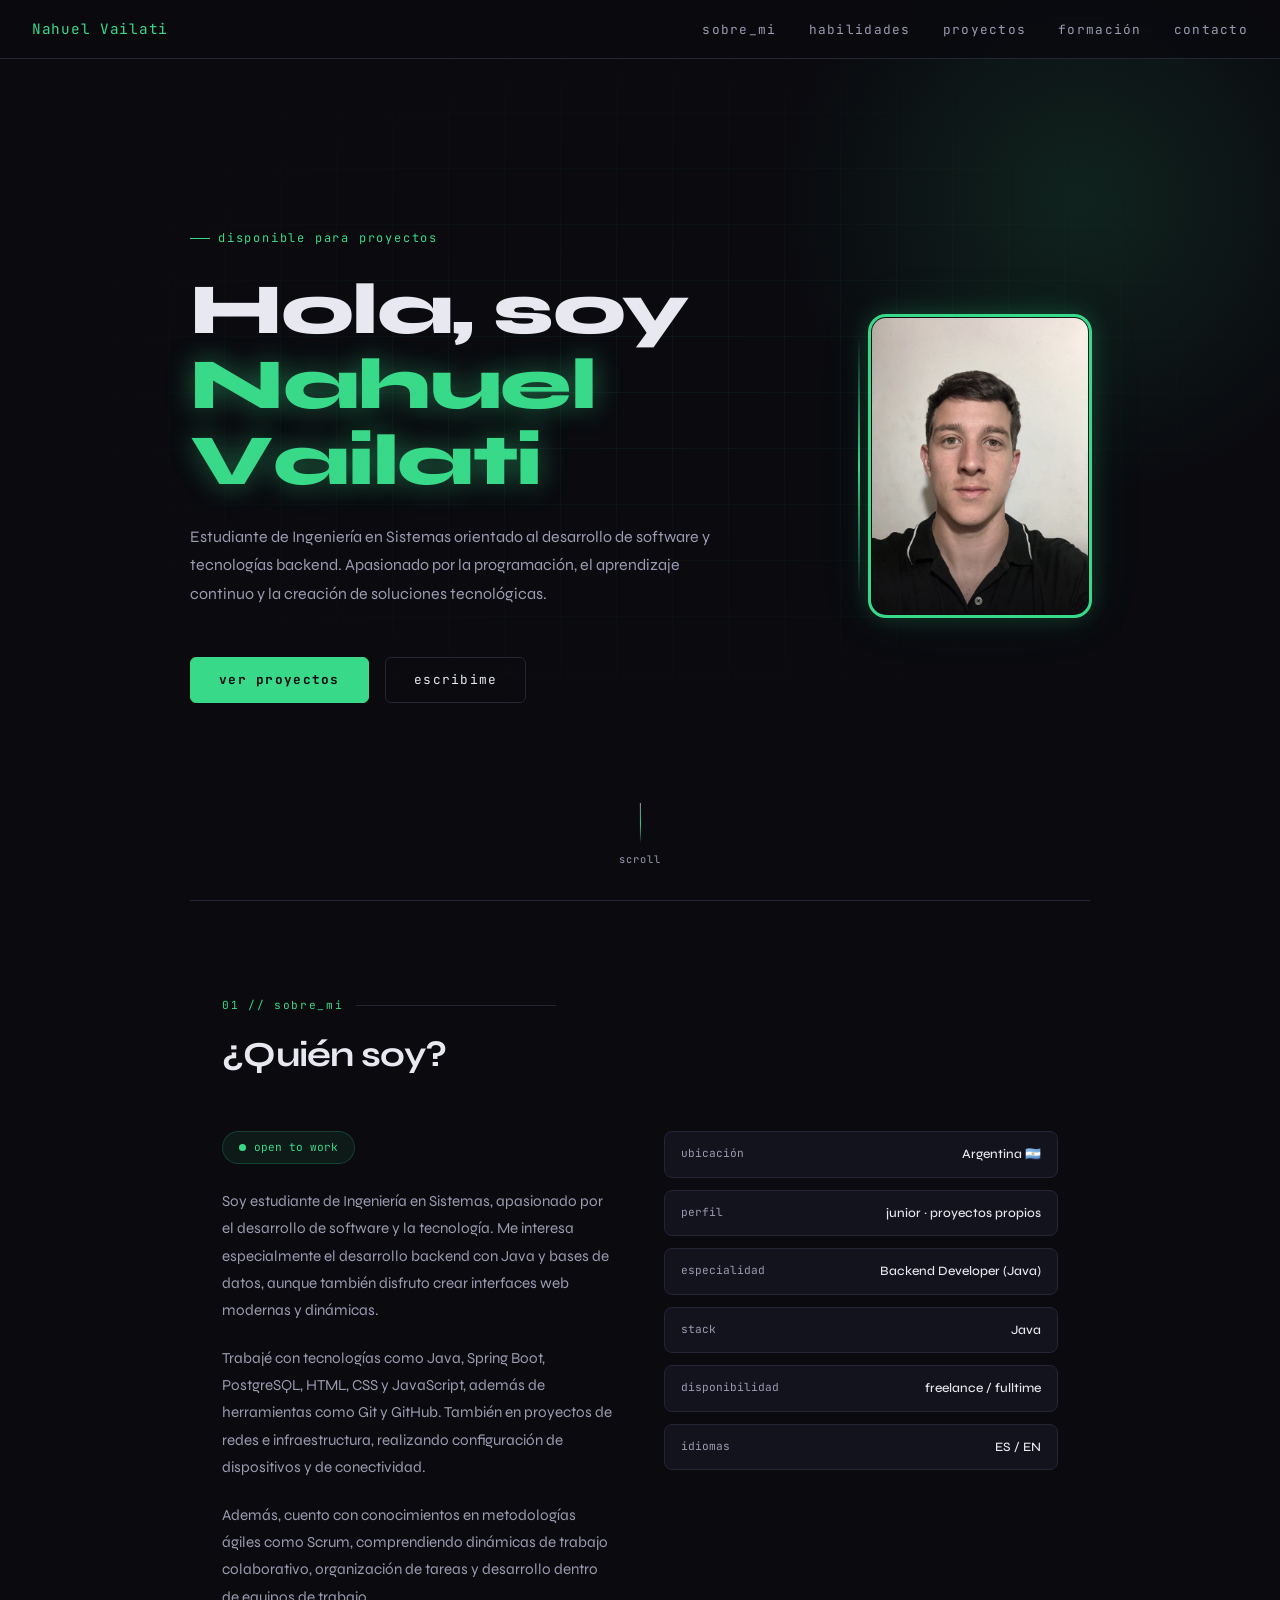
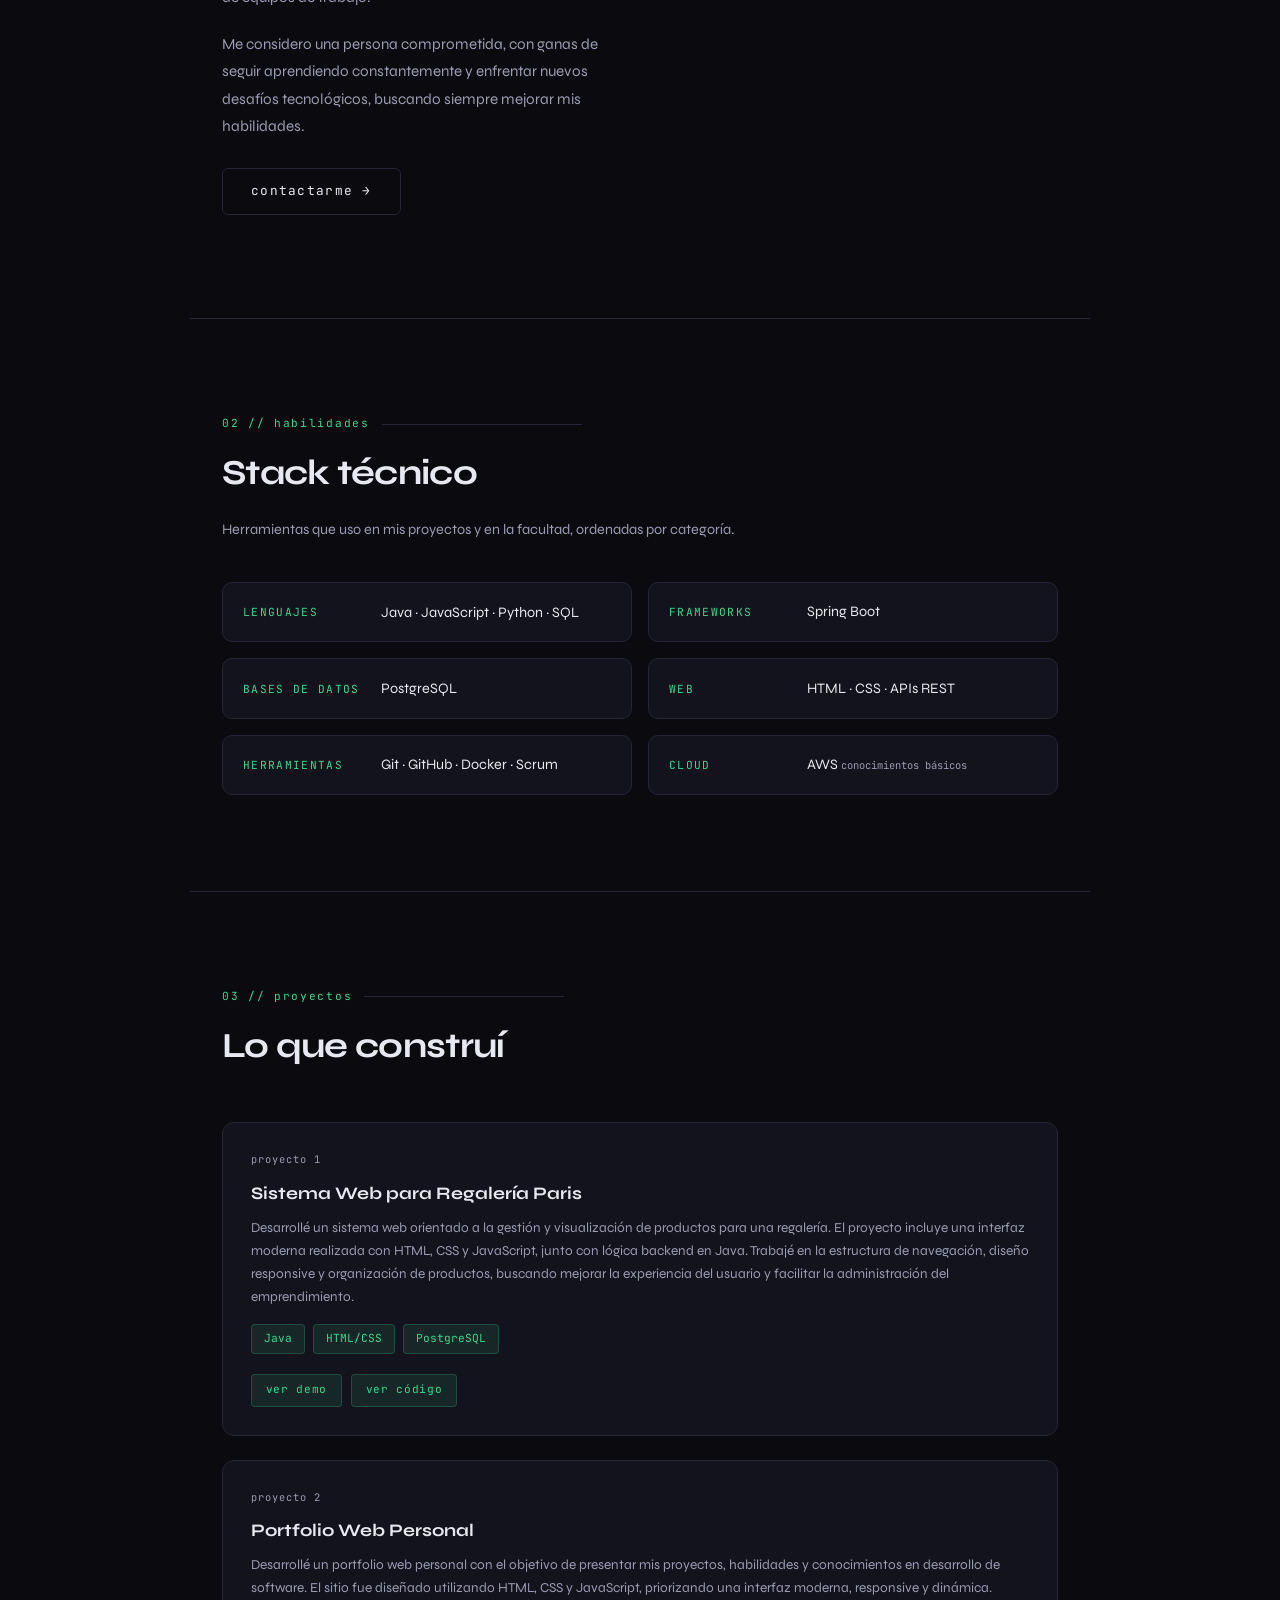
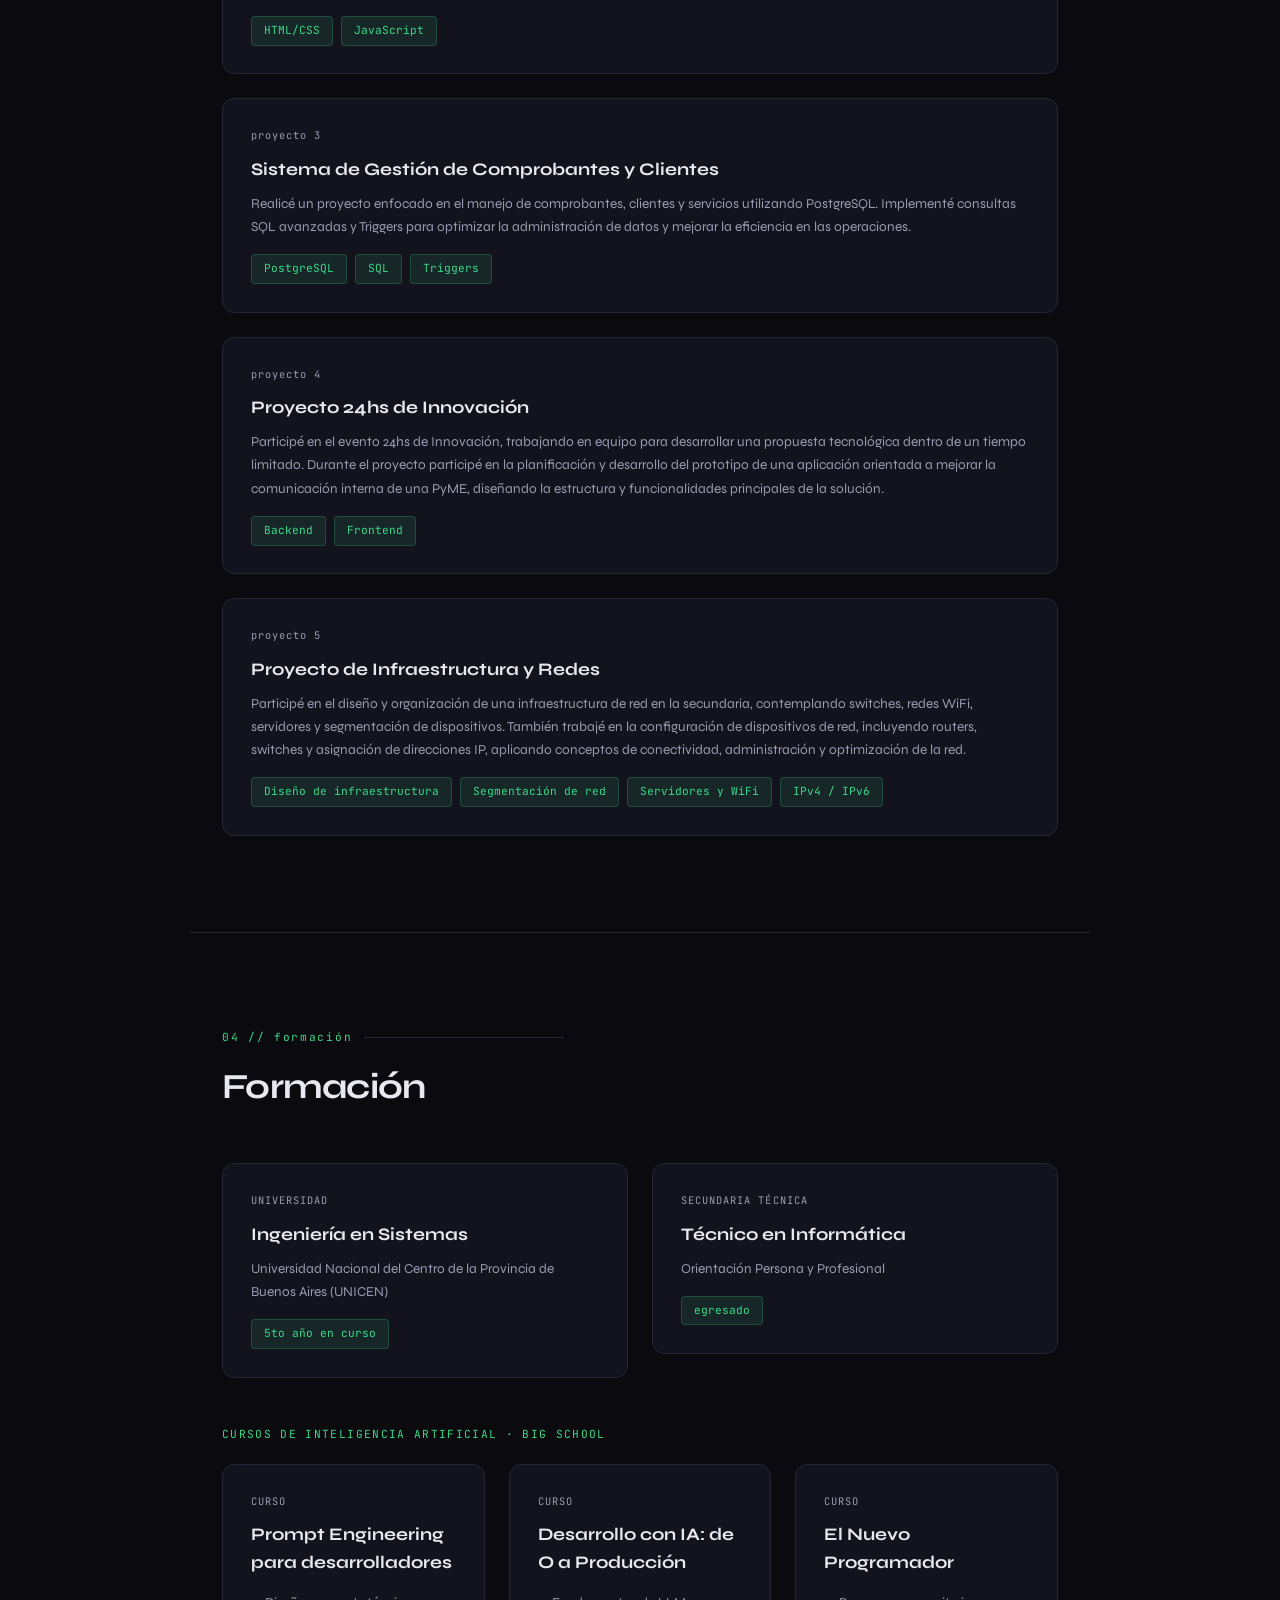
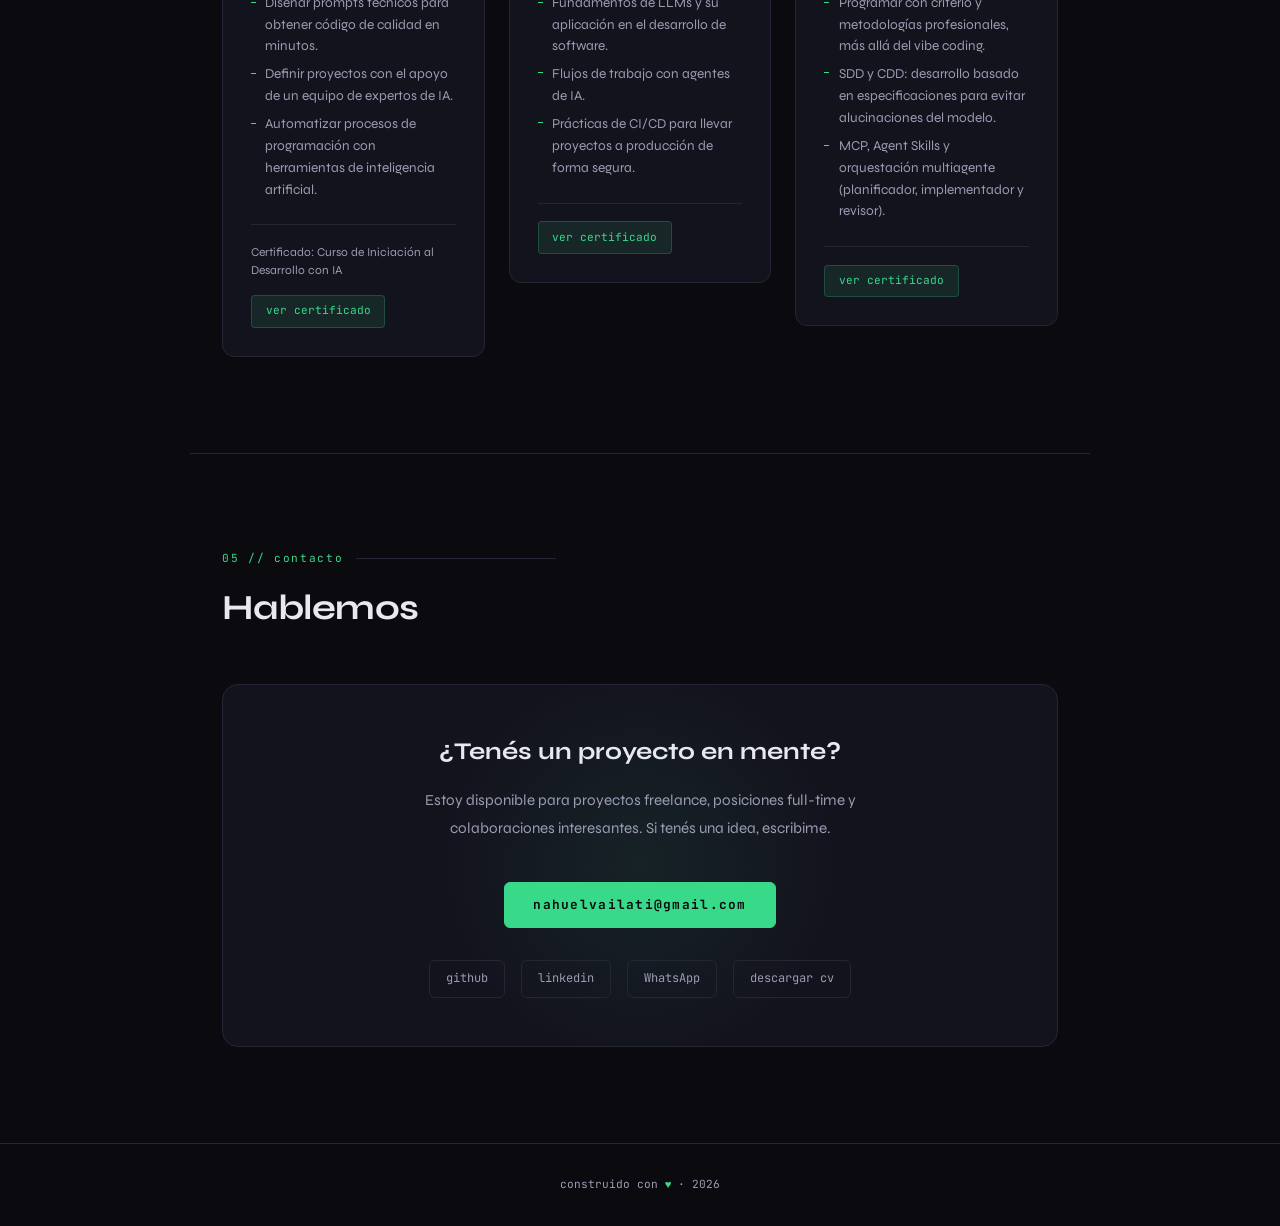
==== index.html @ cec0343e "remplazo pdf a jpg" ====
<!DOCTYPE html>
<html lang="es">
<head>
<meta charset="UTF-8">
<meta name="viewport" content="width=device-width, initial-scale=1.0">
<title>Nahuel Vailati — Desarrollador Backend Java</title>
<meta name="description" content="Portafolio de Nahuel Vailati, estudiante de Ingeniería en Sistemas orientado al desarrollo backend con Java, Spring Boot y PostgreSQL. Proyectos, habilidades y contacto.">
<meta name="author" content="Nahuel Vailati">
<meta name="theme-color" content="#0a0a0f">
<meta property="og:type" content="website">
<meta property="og:locale" content="es_AR">
<meta property="og:site_name" content="Portafolio de Nahuel Vailati">
<meta property="og:title" content="Nahuel Vailati — Desarrollador Backend Java">
<meta property="og:description" content="Estudiante de Ingeniería en Sistemas orientado al desarrollo backend con Java, Spring Boot y PostgreSQL.">
<meta name="twitter:card" content="summary">
<link rel="icon" type="image/png" sizes="32x32" href="icono.png">
<link href="https://fonts.googleapis.com/css2?family=JetBrains+Mono:wght@300;400;500;700&family=Syne:wght@400;500;700;800&display=swap" rel="stylesheet">
<link rel="stylesheet" href="style.css">
<!-- Marca de que hay JavaScript: si el script falla, el contenido no queda oculto -->
<script>
  document.documentElement.classList.add('js');
  // Red de seguridad: si app.js no llega a cargarse, se quita la clase
  // para que el contenido quede visible y no dependa del JavaScript.
  setTimeout(function () {
    if (!window.portafolioListo) {
      document.documentElement.classList.remove('js');
    }
  }, 1500);
</script>
</head>
<body>

<nav>
  <div class="logo" id="nav-logo">Nahuel Vailati</div>
  <div class="nav-links">
    <ul>
      <li><a href="#sobre-mi">sobre_mi</a></li>
      <li><a href="#habilidades">habilidades</a></li>
      <li><a href="#proyectos">proyectos</a></li>
      <li><a href="#formacion">formación</a></li>
      <li><a href="#contacto">contacto</a></li>
    </ul>
    <!-- Indicador que se mueve a la sección visible -->
    <span class="nav-indicator" id="nav-indicator" aria-hidden="true"></span>
  </div>
  <!-- Barra de progreso de lectura -->
  <span class="nav-progress" id="nav-progress" aria-hidden="true"><i></i></span>
</nav>

<!-- HERO -->
<div class="hero">
    <div class="hero-inner">
  <div class="hero-text">
    <p class="hero-tag">disponible para proyectos</p>
    <h1>
      <span class="name">Hola, soy</span>
      <span class="role"><span class="type" data-type="Nahuel Vailati">Nahuel Vailati</span></span>
    </h1>
    <p class="hero-desc">Estudiante de Ingeniería en Sistemas orientado al desarrollo de software y tecnologías backend. Apasionado por la programación, el aprendizaje continuo y la creación de soluciones tecnológicas.</p>
    <div class="hero-cta">
      <a href="#proyectos" class="btn btn-primary">ver proyectos</a>
      <a href="#contacto" class="btn btn-ghost">escribime</a>
    </div>
  </div>

  <div class="hero-image">
    <div class="hero-image-frame" data-tilt>
      <img src="2.jpg" alt="Nahuel">
    </div>
  </div>
</div>
  <div class="scroll-hint">
    <div class="scroll-line"></div>
    scroll
  </div>
</div>

<div class="full-divider fade-in"></div>

<!-- SOBRE MÍ -->
<section id="sobre-mi">
  <p class="section-label fade-in">01 // sobre_mi</p>
  <h2 class="fade-in"><span class="mask">¿Quién soy?</span></h2>
  <div class="about-grid">
    <div class="about-text fade-in">
      <div class="status-badge"><span class="dot"></span>open to work</div>
      <p>Soy estudiante de Ingeniería en Sistemas, apasionado por el desarrollo de software y la tecnología. Me interesa especialmente el desarrollo backend con Java y bases de datos, aunque también disfruto crear interfaces web modernas y dinámicas.</p>
      <p>Trabajé con tecnologías como Java, Spring Boot, PostgreSQL, HTML, CSS y JavaScript, además de herramientas como Git y GitHub. También en proyectos de redes e infraestructura, realizando configuración de dispositivos y de conectividad.</p>
      <p>Además, cuento con conocimientos en metodologías ágiles como Scrum, comprendiendo dinámicas de trabajo colaborativo, organización de tareas y desarrollo dentro de equipos de trabajo.</p>
      <p>Me considero una persona comprometida, con ganas de seguir aprendiendo constantemente y enfrentar nuevos desafíos tecnológicos, buscando siempre mejorar mis habilidades.</p>
      <a href="#contacto" class="btn btn-ghost about-cta">contactarme →</a>
    </div>
    <ul class="info-list fade-in">
      <li><span class="key">ubicación</span><span class="val">Argentina 🇦🇷</span></li>
      <li><span class="key">perfil</span><span class="val">junior · proyectos propios</span></li>
      <li><span class="key">especialidad</span><span class="val">Backend Developer (Java)</span></li>
      <li><span class="key">stack</span><span class="val">Java</span></li>
      <li><span class="key">disponibilidad</span><span class="val">freelance / fulltime</span></li>
      <li><span class="key">idiomas</span><span class="val">ES / EN</span></li>
    </ul>
  </div>
</section>

<div class="full-divider fade-in"></div>

<!-- HABILIDADES -->
<section id="habilidades">
  <p class="section-label fade-in">02 // habilidades</p>
  <h2 class="fade-in"><span class="mask">Stack técnico</span></h2>
  <p class="skills-intro fade-in">Herramientas que uso en mis proyectos y en la facultad, ordenadas por categoría.</p>
  <div class="skills-list">
    <div class="skill-group fade-in">
      <div class="skill-group-label">lenguajes</div>
      <div class="skill-group-items">Java · JavaScript · Python · SQL</div>
    </div>
    <div class="skill-group fade-in">
      <div class="skill-group-label">frameworks</div>
      <div class="skill-group-items">Spring Boot</div>
    </div>
    <div class="skill-group fade-in">
      <div class="skill-group-label">bases de datos</div>
      <div class="skill-group-items">PostgreSQL</div>
    </div>
    <div class="skill-group fade-in">
      <div class="skill-group-label">web</div>
      <div class="skill-group-items">HTML · CSS · APIs REST</div>
    </div>
    <div class="skill-group fade-in">
      <div class="skill-group-label">herramientas</div>
      <div class="skill-group-items">Git · GitHub · Docker · Scrum</div>
    </div>
    <div class="skill-group fade-in">
      <div class="skill-group-label">cloud</div>
      <div class="skill-group-items">AWS <span class="skill-group-note">conocimientos básicos</span></div>
    </div>
  </div>
</section>

<div class="full-divider fade-in"></div>

<!-- PROYECTOS -->
<section id="proyectos">
  <p class="section-label fade-in">03 // proyectos</p>
  <h2 class="fade-in"><span class="mask">Lo que construí</span></h2>
  <div class="projects-list">
    <!-- proyecto con enlaces: se pueden agregar más <a> dentro de .project-links -->
    <article class="project-card fade-in">
      <div class="project-num">proyecto 1</div>
      <h3 class="project-title">Sistema Web para Regalería Paris</h3>
      <div class="project-desc">Desarrollé un sistema web orientado a la gestión y visualización de productos para una regalería. El proyecto incluye una interfaz moderna realizada con HTML, CSS y JavaScript, junto con lógica backend en Java. Trabajé en la estructura de navegación, diseño responsive y organización de productos, buscando mejorar la experiencia del usuario y facilitar la administración del emprendimiento.</div>
      <div class="tags">
        <span class="tag">Java</span>
        <span class="tag">HTML/CSS</span>
        <span class="tag">PostgreSQL</span>
      </div>
      <div class="project-links">
        <a class="project-link" href="https://1nahuu.github.io/RegaleriaWeb/frontend/Principal.html" target="_blank" rel="noopener noreferrer">ver demo</a>
        <a class="project-link" href="https://github.com/1Nahuu/RegaleriaWeb" target="_blank" rel="noopener noreferrer">ver código</a>
      </div>
    </article>

    <!-- proyectos sin enlace: agregar .project-links cuando haya repo o demo -->
    <article class="project-card fade-in">
      <div class="project-num">proyecto 2</div>
      <h3 class="project-title">Portfolio Web Personal</h3>
      <div class="project-desc">Desarrollé un portfolio web personal con el objetivo de presentar mis proyectos, habilidades y conocimientos en desarrollo de software. El sitio fue diseñado utilizando HTML, CSS y JavaScript, priorizando una interfaz moderna, responsive y dinámica.</div>
      <div class="tags">
        <span class="tag">HTML/CSS</span>
        <span class="tag">JavaScript</span>
      </div>
    </article>

    <article class="project-card fade-in">
      <div class="project-num">proyecto 3</div>
      <h3 class="project-title">Sistema de Gestión de Comprobantes y Clientes</h3>
      <div class="project-desc">Realicé un proyecto enfocado en el manejo de comprobantes, clientes y servicios utilizando PostgreSQL. Implementé consultas SQL avanzadas y Triggers para optimizar la administración de datos y mejorar la eficiencia en las operaciones.</div>
      <div class="tags">
        <span class="tag">PostgreSQL</span>
        <span class="tag">SQL</span>
        <span class="tag">Triggers</span>
      </div>
    </article>

    <article class="project-card fade-in">
      <div class="project-num">proyecto 4</div>
      <h3 class="project-title">Proyecto 24hs de Innovación</h3>
      <div class="project-desc">Participé en el evento 24hs de Innovación, trabajando en equipo para desarrollar una propuesta tecnológica dentro de un tiempo limitado. Durante el proyecto participé en la planificación y desarrollo del prototipo de una aplicación orientada a mejorar la comunicación interna de una PyME, diseñando la estructura y funcionalidades principales de la solución. </div>
      <div class="tags">
        <span class="tag">Backend</span>
        <span class="tag">Frontend</span>
      </div>
    </article>

    <article class="project-card fade-in">
      <div class="project-num">proyecto 5</div>
      <h3 class="project-title">Proyecto de Infraestructura y Redes</h3>
      <div class="project-desc">Participé en el diseño y organización de una infraestructura de red en la secundaria, contemplando switches, redes WiFi, servidores y segmentación de dispositivos. También trabajé en la configuración de dispositivos de red, incluyendo routers, switches y asignación de direcciones IP, aplicando conceptos de conectividad, administración y optimización de la red.</div>
      <div class="tags">
        <span class="tag">Diseño de infraestructura</span>
        <span class="tag">Segmentación de red</span>
        <span class="tag">Servidores y WiFi</span>
        <span class="tag">IPv4 / IPv6</span>
      </div>
    </article>
  </div>
</section>

<div class="full-divider fade-in"></div>

<!-- FORMACIÓN -->
<section id="formacion">
  <p class="section-label fade-in">04 // formación</p>
  <h2 class="fade-in"><span class="mask">Formación</span></h2>
  <div class="formacion-grid">
    <article class="formacion-card fade-in">
      <div class="formacion-kicker">universidad</div>
      <h3 class="formacion-title">Ingeniería en Sistemas</h3>
      <div class="formacion-place">Universidad Nacional del Centro de la Provincia de Buenos Aires (UNICEN)</div>
      <div class="formacion-note">5to año en curso</div>
    </article>
    <article class="formacion-card fade-in">
      <div class="formacion-kicker">secundaria técnica</div>
      <h3 class="formacion-title">Técnico en Informática</h3>
      <div class="formacion-place">Orientación Persona y Profesional</div>
      <div class="formacion-note">egresado</div>
    </article>
  </div>

  <p class="formacion-subtitulo fade-in">Cursos de inteligencia artificial · BIG School</p>
  <div class="formacion-grid">
    <article class="formacion-card fade-in">
      <div class="formacion-kicker">curso</div>
      <h3 class="formacion-title">Prompt Engineering para desarrolladores</h3>
      <ul class="curso-temas">
        <li>Diseñar prompts técnicos para obtener código de calidad en minutos.</li>
        <li>Definir proyectos con el apoyo de un equipo de expertos de IA.</li>
        <li>Automatizar procesos de programación con herramientas de inteligencia artificial.</li>
      </ul>
      <div class="formacion-meta">
        <span class="formacion-cert">Certificado: Curso de Iniciación al Desarrollo con IA</span>
        <a class="curso-link" href="certificados/1760024408730.jpg" target="_blank" rel="noopener noreferrer">ver certificado</a>
      </div>
    </article>
    <article class="formacion-card fade-in">
      <div class="formacion-kicker">curso</div>
      <h3 class="formacion-title">Desarrollo con IA: de O a Producción</h3>
      <ul class="curso-temas">
        <li>Fundamentos de LLMs y su aplicación en el desarrollo de software.</li>
        <li>Flujos de trabajo con agentes de IA.</li>
        <li>Prácticas de CI/CD para llevar proyectos a producción de forma segura.</li>
      </ul>
      <div class="formacion-meta">
        <a class="curso-link" href="certificados/Certificado-Nahuel-Vailati-t332qt3b_page-0001.jpg" target="_blank" rel="noopener noreferrer">ver certificado</a>
      </div>
    </article>
    <article class="formacion-card fade-in">
      <div class="formacion-kicker">curso</div>
      <h3 class="formacion-title">El Nuevo Programador</h3>
      <ul class="curso-temas">
        <li>Programar con criterio y metodologías profesionales, más allá del vibe coding.</li>
        <li>SDD y CDD: desarrollo basado en especificaciones para evitar alucinaciones del modelo.</li>
        <li>MCP, Agent Skills y orquestación multiagente (planificador, implementador y revisor).</li>
      </ul>
      <div class="formacion-meta">
        <a class="curso-link" href="certificados/Certificado-Nahuel-Vailati-cd7ebo4b_page-0001.jpg" target="_blank" rel="noopener noreferrer">ver certificado</a>
      </div>
    </article>
  </div>
</section>

<div class="full-divider fade-in"></div>

<!-- CONTACTO -->
<section id="contacto">
  <p class="section-label fade-in">05 // contacto</p>
  <h2 class="fade-in"><span class="mask">Hablemos</span></h2>
  <div class="contact-inner fade-in">
    <h3 class="contact-title">¿Tenés un proyecto en mente?</h3>
    <p class="contact-text">Estoy disponible para proyectos freelance, posiciones full-time y colaboraciones interesantes. Si tenés una idea, escribime.</p>
    <a href="mailto:nahuelvailati@gmail.com" class="btn btn-primary contact-email">nahuelvailati@gmail.com</a>
    <div class="contact-links">
      <a href="https://github.com/1Nahuu" target="_blank" rel="noopener noreferrer" class="contact-link">github</a>
      <a href="https://www.linkedin.com/in/nahuel-vailati-706a27226/" target="_blank" rel="noopener noreferrer" class="contact-link">linkedin</a>
      <a href="https://wa.link/9pmgxb" target="_blank" rel="noopener noreferrer" class="contact-link">WhatsApp</a>
      <a href="CV_Nahuel_Vailati_.6f.pdf" download="CV Nahuel Vailati.pdf" class="contact-link">descargar cv</a>
    </div>
  </div>
</section>

<footer>
  construido con <span>♥</span> · 2026
</footer>

<script src="app.js"></script>
</body>
</html>
---- style.css ----
*{margin:0;padding:0;box-sizing:border-box}
:root{
  --bg:#0a0a0f;
  --bg2:#111118;
  --bg3:#1a1a24;
  --accent:#39d98a;
  --accent-hover:#2fbf7d;
  --accent-soft:rgba(57,217,138,0.1);
  --green:#39d98a;
  --text:#e8e8f0;
  /* Texto secundario: claro suficiente para cumplir el contraste AA (4.5:1) */
  --muted:#9b9bb2;
  --border:#252535;
  --card:#13131e;
  /* Sobre el verde claro del botón principal se usa texto oscuro, no blanco */
  --btn-text:#0a0a0f;
  /* Curvas y tiempos del sistema de movimiento */
  --ease-out:cubic-bezier(0.16,1,0.3,1);
  --ease-io:cubic-bezier(0.65,0,0.35,1);
  --dur-1:180ms;
  --dur-2:320ms;
  --dur-3:560ms;
  --dur-4:900ms;
}
html{scroll-behavior:smooth}
body{font-family:'Syne',sans-serif;background:var(--bg);color:var(--text);overflow-x:hidden;line-height:1.6}

/* NAV */
nav{position:fixed;top:0;width:100%;z-index:100;padding:1rem 2rem;display:flex;justify-content:space-between;align-items:center;background:rgba(10,10,15,0.85);backdrop-filter:blur(12px);border-bottom:1px solid var(--border)}
.logo{font-family:'JetBrains Mono',monospace;font-size:0.9rem;color:var(--accent);letter-spacing:0.05em}
nav ul{list-style:none;display:flex;gap:2rem}
nav ul a{font-size:0.8rem;text-decoration:none;color:var(--muted);font-family:'JetBrains Mono',monospace;letter-spacing:0.1em;transition:color 0.2s}
nav ul a:hover{color:var(--accent)}
:focus-visible{outline:2px solid var(--accent);outline-offset:3px;border-radius:2px}
/* El logo se oculta con una clase que agrega el script, no con estilos en el HTML */
#nav-logo{opacity:1;transform:translateY(0);transition:opacity 0.5s ease,transform 0.5s ease}
#nav-logo.is-top{opacity:0;transform:translateY(-20px)}

/* HERO */
.hero{min-height:100vh;min-height:100svh;display:flex;align-items:center;padding:6rem 2rem 4rem;position:relative;overflow:hidden}
.hero::before{content:'';position:absolute;width:600px;height:600px;border-radius:50%;background:radial-gradient(circle,rgba(57,217,138,0.12) 0%,transparent 70%);top:-100px;right:-100px;pointer-events:none}
.hero-inner{max-width:900px;margin:0 auto;width:100%;display:flex;align-items:center;justify-content:space-between;gap:3rem;position:relative;z-index:1}
.hero-tag{font-family:'JetBrains Mono',monospace;font-size:0.75rem;color:var(--green);letter-spacing:0.15em;margin-bottom:1.5rem;display:flex;align-items:center;gap:0.5rem}
.hero-tag::before{content:'';display:inline-block;width:20px;height:1px;background:var(--green)}
h1{font-size:clamp(2.5rem,6vw,4.5rem);font-weight:800;line-height:1.05;letter-spacing:-0.02em;margin-bottom:1.5rem}
h1 .name{color:var(--text)}
h1 .role{color:var(--accent);display:block}
.hero-desc{font-size:1rem;color:var(--muted);max-width:520px;margin-bottom:3rem;line-height:1.8;font-weight:400}
.hero-cta{display:flex;gap:1rem;flex-wrap:wrap}
.btn{padding:0.75rem 1.75rem;border-radius:6px;font-family:'JetBrains Mono',monospace;font-size:0.8rem;letter-spacing:0.1em;cursor:pointer;border:1px solid;transition:all 0.2s;text-decoration:none;display:inline-block}
.btn-primary{background-color:var(--accent);color:var(--btn-text);border-color:var(--accent);font-weight:700}
.btn-primary:hover{background-color:var(--accent-hover);border-color:var(--accent-hover);transform:translateY(-1px)}
.btn-ghost{background-color:transparent;color:var(--text);border-color:var(--border)}
.btn-ghost:hover{border-color:var(--accent);color:var(--accent)}
.scroll-hint{position:absolute;bottom:2rem;left:50%;transform:translateX(-50%);display:flex;flex-direction:column;align-items:center;gap:0.5rem;color:var(--muted);font-family:'JetBrains Mono',monospace;font-size:0.65rem;letter-spacing:0.1em;animation:bounce 2s infinite}
.scroll-line{width:1px;height:40px;background:linear-gradient(to bottom,var(--muted),transparent)}
@keyframes bounce{0%,100%{transform:translateX(-50%) translateY(0)}50%{transform:translateX(-50%) translateY(6px)}}

/* SECTIONS */
section{padding:6rem 2rem;max-width:900px;margin:0 auto}
.section-label{font-family:'JetBrains Mono',monospace;font-size:0.7rem;color:var(--green);letter-spacing:0.15em;margin-bottom:0.75rem;display:flex;align-items:center;gap:0.75rem}
.section-label::after{content:'';flex:1;height:1px;background:var(--border);max-width:200px}
h2{font-size:clamp(1.6rem,3vw,2.2rem);font-weight:700;letter-spacing:-0.02em;margin-bottom:3rem;color:var(--text)}

/* ABOUT */
.about-grid{display:grid;grid-template-columns:1fr 1fr;gap:3rem;align-items:start}
.about-text p{color:var(--muted);margin-bottom:1.25rem;line-height:1.8;font-size:0.95rem;font-weight:400}
.status-badge{display:inline-flex;align-items:center;gap:0.5rem;background:rgba(57,217,138,0.08);border:1px solid rgba(57,217,138,0.2);border-radius:999px;padding:0.4rem 1rem;font-family:'JetBrains Mono',monospace;font-size:0.7rem;color:var(--green);margin-bottom:1.5rem}
.dot{width:7px;height:7px;border-radius:50%;background:var(--green);animation:pulse 2s infinite}
@keyframes pulse{0%,100%{opacity:1}50%{opacity:0.4}}
.info-list{list-style:none;display:flex;flex-direction:column;gap:0.75rem}
.info-list li{display:flex;justify-content:space-between;align-items:center;padding:0.75rem 1rem;background:var(--card);border:1px solid var(--border);border-radius:8px;font-size:0.8rem}
.info-list .key{color:var(--muted);font-family:'JetBrains Mono',monospace;font-size:0.7rem}
.info-list .val{color:var(--text);font-weight:500}

/* SKILLS */
.skills-intro{font-size:0.9rem;color:var(--muted);line-height:1.7;margin:-2rem 0 2.5rem;max-width:560px}
.skills-list{display:grid;grid-template-columns:repeat(auto-fit,minmax(300px,1fr));gap:1rem}
.skill-group{display:flex;align-items:baseline;gap:1.25rem;background:var(--card);border:1px solid var(--border);border-radius:10px;padding:1.1rem 1.25rem;transition:border-color 0.2s}
.skill-group:hover{border-color:var(--accent)}
.skill-group-label{font-family:'JetBrains Mono',monospace;font-size:0.7rem;color:var(--green);letter-spacing:0.12em;text-transform:uppercase;flex-shrink:0;min-width:118px}
.skill-group-items{font-size:0.9rem;color:var(--text);line-height:1.6}
.skill-group-note{font-family:'JetBrains Mono',monospace;font-size:0.65rem;color:var(--muted)}

/* PROJECTS */
.projects-list{display:flex;flex-direction:column;gap:1.5rem}
.project-card{background:var(--card);border:1px solid var(--border);border-radius:12px;padding:1.75rem;transition:border-color 0.25s}
.project-card:hover{border-color:var(--accent)}
.project-num{font-family:'JetBrains Mono',monospace;font-size:0.65rem;color:var(--muted);margin-bottom:0.75rem;letter-spacing:0.1em}
.project-title{font-size:1.1rem;font-weight:700;margin-bottom:0.5rem;color:var(--text)}
.project-desc{font-size:0.85rem;color:var(--muted);line-height:1.7;margin-bottom:1rem;font-weight:400}
.tags{display:flex;flex-wrap:wrap;gap:0.5rem}
.tag{font-family:'JetBrains Mono',monospace;font-size:0.7rem;padding:0.3rem 0.75rem;border-radius:4px;background:var(--accent-soft);color:var(--green);border:1px solid rgba(57,217,138,0.22)}
/* Enlaces del proyecto (demo, código, certificado) */
.project-links{display:flex;flex-wrap:wrap;gap:0.6rem;margin-top:1.25rem}
.project-link{font-family:'JetBrains Mono',monospace;font-size:0.7rem;letter-spacing:0.06em;color:var(--green);text-decoration:none;background:var(--accent-soft);border:1px solid rgba(57,217,138,0.22);border-radius:4px;padding:0.4rem 0.85rem;transition:border-color 0.2s,background 0.2s}
.project-link:hover{border-color:var(--accent);background:rgba(57,217,138,0.18)}

/* FORMACIÓN */
.formacion-grid{display:grid;grid-template-columns:repeat(auto-fit,minmax(240px,1fr));gap:1.5rem;align-items:start}
.formacion-card{background:var(--card);border:1px solid var(--border);border-radius:12px;padding:1.75rem;transition:border-color 0.25s}
.formacion-card:hover{border-color:var(--accent)}
.formacion-kicker{font-family:'JetBrains Mono',monospace;font-size:0.65rem;color:var(--muted);letter-spacing:0.1em;margin-bottom:0.75rem;text-transform:uppercase}
.formacion-title{font-size:1.1rem;font-weight:700;margin-bottom:0.5rem;color:var(--text)}
.formacion-place{font-size:0.85rem;color:var(--muted);line-height:1.7}
.formacion-note{display:inline-block;margin-top:1rem;font-family:'JetBrains Mono',monospace;font-size:0.7rem;color:var(--green);background:var(--accent-soft);border:1px solid rgba(57,217,138,0.22);border-radius:4px;padding:0.3rem 0.75rem}
.formacion-subtitulo{font-family:'JetBrains Mono',monospace;font-size:0.7rem;color:var(--green);letter-spacing:0.12em;text-transform:uppercase;margin:3rem 0 1.25rem}
/* Lista de temas de un curso */
.curso-temas{list-style:none;display:flex;flex-direction:column;gap:0.4rem;margin-top:0.9rem}
.curso-temas li{font-size:0.85rem;color:var(--muted);line-height:1.6;padding-left:0.9rem;position:relative}
.curso-temas li::before{content:'';position:absolute;left:0;top:0.72em;width:5px;height:1px;background:var(--green)}
/* Pie de la tarjeta: nombre real del certificado y enlace */
.formacion-meta{display:flex;justify-content:space-between;align-items:center;gap:1rem;flex-wrap:wrap;margin-top:1.5rem;padding-top:1.1rem;border-top:1px solid var(--border)}
.formacion-cert{font-size:0.75rem;color:var(--muted);line-height:1.5;max-width:340px}
.curso-link{font-family:'JetBrains Mono',monospace;font-size:0.7rem;color:var(--green);text-decoration:none;white-space:nowrap;border:1px solid rgba(57,217,138,0.22);background:var(--accent-soft);border-radius:4px;padding:0.4rem 0.85rem;align-self:flex-start;transition:border-color 0.2s,background 0.2s}
.curso-link:hover{border-color:var(--accent);background:rgba(57,217,138,0.18)}

/* CONTACT */
.about-cta{margin-top:0.5rem}
.contact-inner{background:var(--card);border:1px solid var(--border);border-radius:16px;padding:3rem;text-align:center;position:relative;overflow:hidden}
.contact-inner::before{content:'';position:absolute;width:400px;height:400px;border-radius:50%;background:radial-gradient(circle,rgba(57,217,138,0.08) 0%,transparent 70%);top:50%;left:50%;transform:translate(-50%,-50%);pointer-events:none}
/* position:relative para que el texto quede por encima del brillo de fondo */
.contact-title{font-size:1.5rem;font-weight:700;margin-bottom:1rem;position:relative}
.contact-inner p{color:var(--muted);max-width:440px;margin:0 auto 2.5rem;font-size:0.95rem;line-height:1.8;font-weight:400;position:relative}
.contact-email{position:relative}
.contact-links{display:flex;gap:1rem;justify-content:center;flex-wrap:wrap;margin-top:2rem;position:relative}
.contact-link{font-family:'JetBrains Mono',monospace;font-size:0.75rem;color:var(--muted);text-decoration:none;padding:0.5rem 1rem;border:1px solid var(--border);border-radius:6px;transition:all 0.2s;display:inline-flex;align-items:center;gap:0.5rem}
.contact-link:hover{color:var(--accent);border-color:var(--accent)}

/* FOOTER */
footer{border-top:1px solid var(--border);padding:2rem;text-align:center;font-family:'JetBrains Mono',monospace;font-size:0.7rem;color:var(--muted)}
footer span{color:var(--accent)}

/* DIVIDER */
.full-divider{width:100%;height:1px;background:var(--border);max-width:900px;margin:0 auto}

/* ANIMATIONS */
/* Las animaciones de entrada solo se ocultan si hay JavaScript (clase "js").
   Si el script falla o está deshabilitado, el contenido queda visible.
   Se usan animaciones (y no transiciones) para no pisar las transiciones
   propias de cada tarjeta al pasar el cursor. */
.js .fade-in{opacity:0}
.js .fade-in.visible{animation:revealIn .75s var(--ease-out) both}
@keyframes revealIn{from{opacity:0;translate:0 22px}to{opacity:1;translate:0 0}}

/* Los títulos se revelan con una máscara que sube, como si el texto
   se imprimiera desde abajo hacia arriba.
   La máscara va en un <span> interno: si se pusiera sobre el <h2>,
   el navegador recortaría su tamaño y el observador de scroll
   nunca detectaría que el título está a la vista. */
.js h2.fade-in{opacity:0}
.js h2.fade-in.visible{animation:h2In .7s var(--ease-out) both}
@keyframes h2In{from{opacity:0}to{opacity:1}}
.js h2 .mask{display:block;clip-path:inset(0 0 100% 0)}
.js h2.fade-in.visible .mask{animation:maskUp .9s var(--ease-out) both}
@keyframes maskUp{from{clip-path:inset(0 0 100% 0)}to{clip-path:inset(0 0 -25% 0)}}

/* El subtítulo de sección es una consola: la línea de la derecha se dibuja. */
.js .section-label.fade-in::after{transform:scaleX(0);transform-origin:left center;transition:transform .9s var(--ease-out) .25s}
.js .section-label.fade-in.visible::after{transform:scaleX(1)}

/* Las separaciones entre secciones se dibinan de izquierda a derecha.
   Se usa background-size en vez de transform para no encoger la línea:
   si el <div> se encogiera, el observador de scroll no la detectaría. */
.js .full-divider.fade-in{opacity:1;background-color:var(--border);background-repeat:no-repeat;background-size:0 100%}
.js .full-divider.fade-in.visible{animation:drawLine 1s var(--ease-out) both}
@keyframes drawLine{from{background-size:0 100%}to{background-size:100% 100%}}

/* Las filas de datos y los temas de cada curso se muestran de a uno. */
.js .info-list.fade-in li{opacity:0}
.js .info-list.fade-in.visible li{animation:rowIn .55s var(--ease-out) both;animation-delay:calc(.15s + var(--n,0) * 60ms)}
.js .formacion-card .curso-temas li{opacity:0}
.js .formacion-card.visible .curso-temas li{animation:rowIn .5s var(--ease-out) both;animation-delay:calc(.2s + var(--n,0) * 70ms)}

/* Las etiquetas de cada proyecto entran una detrás de otra. */
.js .project-card .tag{opacity:0}
.js .project-card.visible .tag{animation:tagIn .5s var(--ease-out) both;animation-delay:calc(.2s + var(--n,0) * 60ms)}
@keyframes tagIn{from{opacity:0;transform:translateY(-6px) scale(.9)}to{opacity:1;transform:none}}

/* ============================================================
   MOTION
   La página se comporta como un programa en ejecución:
   arranca, imprime, escanea y responde.
   ============================================================ */

/* --- ARRANQUE DEL HERO --- */
.js .hero-tag{animation:fadeUp .7s var(--ease-out) both .15s}
.js h1 .name{display:block;animation:wipeUp .9s var(--ease-out) both .35s}
.js .hero-desc{animation:fadeUp .8s var(--ease-out) both .8s}
.js .hero-cta>*{animation:fadeUp .8s var(--ease-out) both .95s}
.js .hero-cta>*:nth-child(2){animation-delay:1.08s}
.js .hero-image-frame{animation:frameIn 1.1s var(--ease-out) both .5s}
/* El aviso de scroll aparece al arrancar y después sigue flotando.
   Se listan las dos animaciones: la entrada y el rebote continuo. */
.js .scroll-hint{animation:fadeUp .8s var(--ease-out) both 1.7s,bounce 2s infinite 2.5s}

@keyframes fadeUp{from{opacity:0;translate:0 16px}to{opacity:1;translate:0 0}}
@keyframes wipeUp{from{opacity:0;clip-path:inset(0 0 100% 0);translate:0 .28em}to{opacity:1;clip-path:inset(0 0 -22% 0);translate:0 0}}
@keyframes rowIn{from{opacity:0;transform:translateX(-10px)}to{opacity:1;transform:none}}
@keyframes frameIn{from{opacity:0;scale:.92;rotate:-1.5deg}to{opacity:1;scale:1;rotate:0deg}}
/* Al terminar de escribirse, el nombre recibe un barrido de luz */
.role{transition:text-shadow .8s var(--ease-out)}
.role.is-typed{text-shadow:0 0 28px rgba(57,217,138,.45)}

/* Cada letra del nombre aparece por separado, como en una terminal.
   Las palabras se agrupan para que el nombre nunca se parta al medio. */
.type .word{display:inline-block;white-space:nowrap}
.type .ch{display:inline-block;animation:charIn .45s var(--ease-out) both}
@keyframes charIn{from{opacity:0;translate:0 .3em;filter:blur(4px)}to{opacity:1;translate:0 0;filter:blur(0)}}

/* El cursor de la terminal que escribe el nombre */
.caret{display:inline-block;width:2px;height:.82em;background:var(--accent);margin-left:.08em;translate:0 .06em;animation:blink 1s steps(1) infinite}
@keyframes blink{0%,50%{opacity:1}50.01%,100%{opacity:0}}

/* --- TEXTURA DE FONDO DEL HERO --- */
.hero::after{content:'';position:absolute;inset:0;pointer-events:none;
  background-image:linear-gradient(rgba(57,217,138,.055) 1px,transparent 1px),linear-gradient(90deg,rgba(57,217,138,.055) 1px,transparent 1px);
  background-size:56px 56px;
  -webkit-mask-image:radial-gradient(ellipse 75% 65% at 50% 42%,#000 10%,transparent 72%);
  mask-image:radial-gradient(ellipse 75% 65% at 50% 42%,#000 10%,transparent 72%);
  animation:gridDrift 24s linear infinite}
@keyframes gridDrift{from{background-position:0 0,0 0}to{background-position:56px 56px,56px 56px}}

/* --- BARRA DE PROGRESO DE LECTURA --- */
.nav-progress{position:absolute;left:0;right:0;bottom:-1px;height:2px;overflow:hidden;pointer-events:none}
.nav-progress i{display:block;height:100%;width:100%;background:linear-gradient(90deg,var(--accent-hover),var(--accent));transform:scaleX(var(--p,0));transform-origin:0 50%;transition:transform .12s linear}

/* --- INDICADOR DE SECCIÓN EN EL NAV --- */
.nav-links{position:relative}
.nav-indicator{position:absolute;left:0;bottom:-9px;width:0;height:2px;background:var(--accent);opacity:0;
  transform:translateX(var(--x,0px));
  transition:transform .45s var(--ease-out),width .45s var(--ease-out),opacity .3s}
.nav-indicator.is-on{opacity:1}
nav ul a.is-active{color:var(--accent)}

/* --- INCLINACIÓN 3D DE LA FOTO --- */
.hero-image{perspective:1000px}
.hero-image-frame{transform:rotateX(var(--rx,0deg)) rotateY(var(--ry,0deg));transition:transform .2s var(--ease-out)}

/* --- MICRO-INTERACCIONES --- */
/* Barrido de luz sobre el borde superior de las tarjetas de proyecto */
.project-card{position:relative;overflow:hidden}
.project-card::before{content:'';position:absolute;top:0;left:0;right:0;height:1px;
  background:linear-gradient(90deg,transparent,var(--accent),transparent);
  transform:translateX(-100%);opacity:0}
.project-card:hover::before{animation:sweep 1.1s var(--ease-out)}
@keyframes sweep{0%{transform:translateX(-100%);opacity:1}70%{opacity:1}100%{transform:translateX(100%);opacity:0}}

/* Subrayado que se dibuja bajo la etiqueta de cada categoría */
.skill-group-label{position:relative}
.skill-group-label::after{content:'';position:absolute;left:0;bottom:-5px;width:100%;height:1px;background:var(--accent);transform:scaleX(0);transform-origin:left;transition:transform .45s var(--ease-out)}
.skill-group:hover .skill-group-label::after{transform:scaleX(1)}

/* Brillo que recorre el botón principal.
   Se hace con la imagen de fondo para que la luz pase por detrás
   del texto y nunca le tape el contraste. */
.btn-primary{background-image:linear-gradient(110deg,transparent 34%,rgba(10,10,15,.16) 50%,transparent 66%);
  background-size:280% 100%;background-position:180% 0;background-repeat:no-repeat;
  transition:background-position .7s var(--ease-out),background-color .2s,border-color .2s,transform .2s}
.btn-primary:hover{background-position:-80% 0}

/* El botón fantasma se rellena de izquierda a derecha.
   Se usa background-size en vez de un pseudo-elemento para no tapar el texto. */
.btn-ghost{position:relative;overflow:hidden;background-color:transparent;
  background-image:linear-gradient(var(--accent),var(--accent));
  background-size:0% 100%;background-repeat:no-repeat;
  transition:background-size .4s var(--ease-out),color .2s,border-color .2s}
.btn-ghost:hover{background-size:100% 100%;color:var(--btn-text);border-color:var(--accent)}

/* Las etiquetas de tecnología se levantan al pasar el cursor */
.tag{transition:background-color var(--dur-1),border-color var(--dur-1),color var(--dur-1),translate var(--dur-1)}
.tag:hover{background:rgba(57,217,138,.18);border-color:var(--accent);translate:0 -2px}

/* Los enlaces de proyecto y certificado dibujan su subrayado */
.project-link,.curso-link{position:relative}
.project-link::after,.curso-link::after{content:'';position:absolute;left:.85rem;right:.85rem;bottom:.4rem;height:1px;background:var(--accent);transform:scaleX(0);transform-origin:left;transition:transform .35s var(--ease-out)}
.project-link:hover::after,.curso-link:hover::after{transform:scaleX(1)}

/* Los datos del perfil se corren apenas al pasar el cursor */
.info-list li{transition:border-color var(--dur-2),background-color var(--dur-2),translate var(--dur-2)}
.info-list li:hover{border-color:var(--accent);background:var(--bg2);translate:6px 0}

/* Latido del módulo de contacto */
.contact-inner::before{animation:breathe 6s var(--ease-io) infinite}
@keyframes breathe{0%,100%{opacity:.75;scale:1}50%{opacity:1;scale:1.12}}

/* La línea de "scroll" tiene un reflejo que baja */
.scroll-line{position:relative;overflow:hidden}
.scroll-line::after{content:'';position:absolute;inset:0;background:linear-gradient(to bottom,transparent,var(--green),transparent);animation:travel 2.4s var(--ease-io) infinite}
@keyframes travel{from{transform:translateY(-100%)}to{transform:translateY(100%)}}

/* Latido del corazón del pie de página */
footer span{display:inline-block;animation:beat 2.2s var(--ease-io) infinite}
@keyframes beat{0%,100%{scale:1}18%{scale:1.25}32%{scale:1}46%{scale:1.15}}

/* RESPONSIVE */
@media(max-width:900px){
  .hero-inner{gap:2rem}
  .hero-image-frame{width:180px;height:245px}
}
@media(max-width:680px){
  nav ul{display:none}
  .about-grid{grid-template-columns:1fr}
  .hero{padding:5rem 1.5rem 4rem}
  section{padding:4rem 1.5rem}
  /* En pantallas chicas la foto pasa debajo del texto */
  .hero-inner{flex-direction:column;align-items:flex-start;gap:2.5rem}
  .hero-image-frame{width:200px;height:266px}
  .hero-image::before{display:none}
  /* El indicador de scroll se superpondría con la foto, así que se oculta */
  .scroll-hint{display:none}
}

/* Si el sistema pide menos movimiento, se quitan animaciones y transiciones */
@media(prefers-reduced-motion:reduce){
  html{scroll-behavior:auto}
  *,*::before,*::after{animation:none!important;transition:none!important}
  /* Sin animación no hay estado final, así que el contenido se muestra fijo. */
  .js .fade-in,.js .fade-in.visible,.js h2.fade-in,.js h2.fade-in.visible{opacity:1;translate:none;transform:none;clip-path:none}
  .js h2 .mask{clip-path:none}
  .js .info-list.fade-in li,.js .formacion-card .curso-temas li,.js .project-card .tag{opacity:1}
  .js .full-divider.fade-in{background-size:100% 100%;transform:none}
  .js .section-label.fade-in::after{transform:scaleX(1)}
  .js .nav-indicator{display:none}
  .caret{display:none}
  .hero::after{display:none}
}


/* HERO IMAGE */
.hero-image {
  position: relative;
  flex-shrink: 0;
}

.hero-image-frame {
  width: 220px;
  height: 300px;
  border-radius: 16px;
  overflow: hidden;
  position: relative;
  background: var(--card);

  /* Borde degradado con glow verde */
  border: 2px solid transparent;
  background-clip: padding-box;
  box-shadow:
    0 0 0 2px #39d98a,
    0 0 24px rgba(57, 217, 138, 0.25),
    0 0 60px rgba(57, 217, 138, 0.08);
}

.hero-image-frame img {
  width: 100%;
  height: 100%;
  object-fit: cover;
  display: block;
  filter: grayscale(20%);
  transition: filter 0.3s ease;
}

.hero-image-frame:hover img {
  filter: grayscale(0%);
}

/* Overlay sutil con degradado abajo */
.hero-image-frame::after {
  content: '';
  position: absolute;
  bottom: 0; left: 0; right: 0;
  height: 80px;
  background: linear-gradient(to top, rgba(10,10,15,0.5), transparent);
  pointer-events: none;
}

/* Detalle decorativo: línea lateral */
.hero-image::before {
  content: '';
  position: absolute;
  left: -12px;
  top: 20px;
  bottom: 20px;
  width: 2px;
  background: linear-gradient(to bottom, transparent, #39d98a, transparent);
}
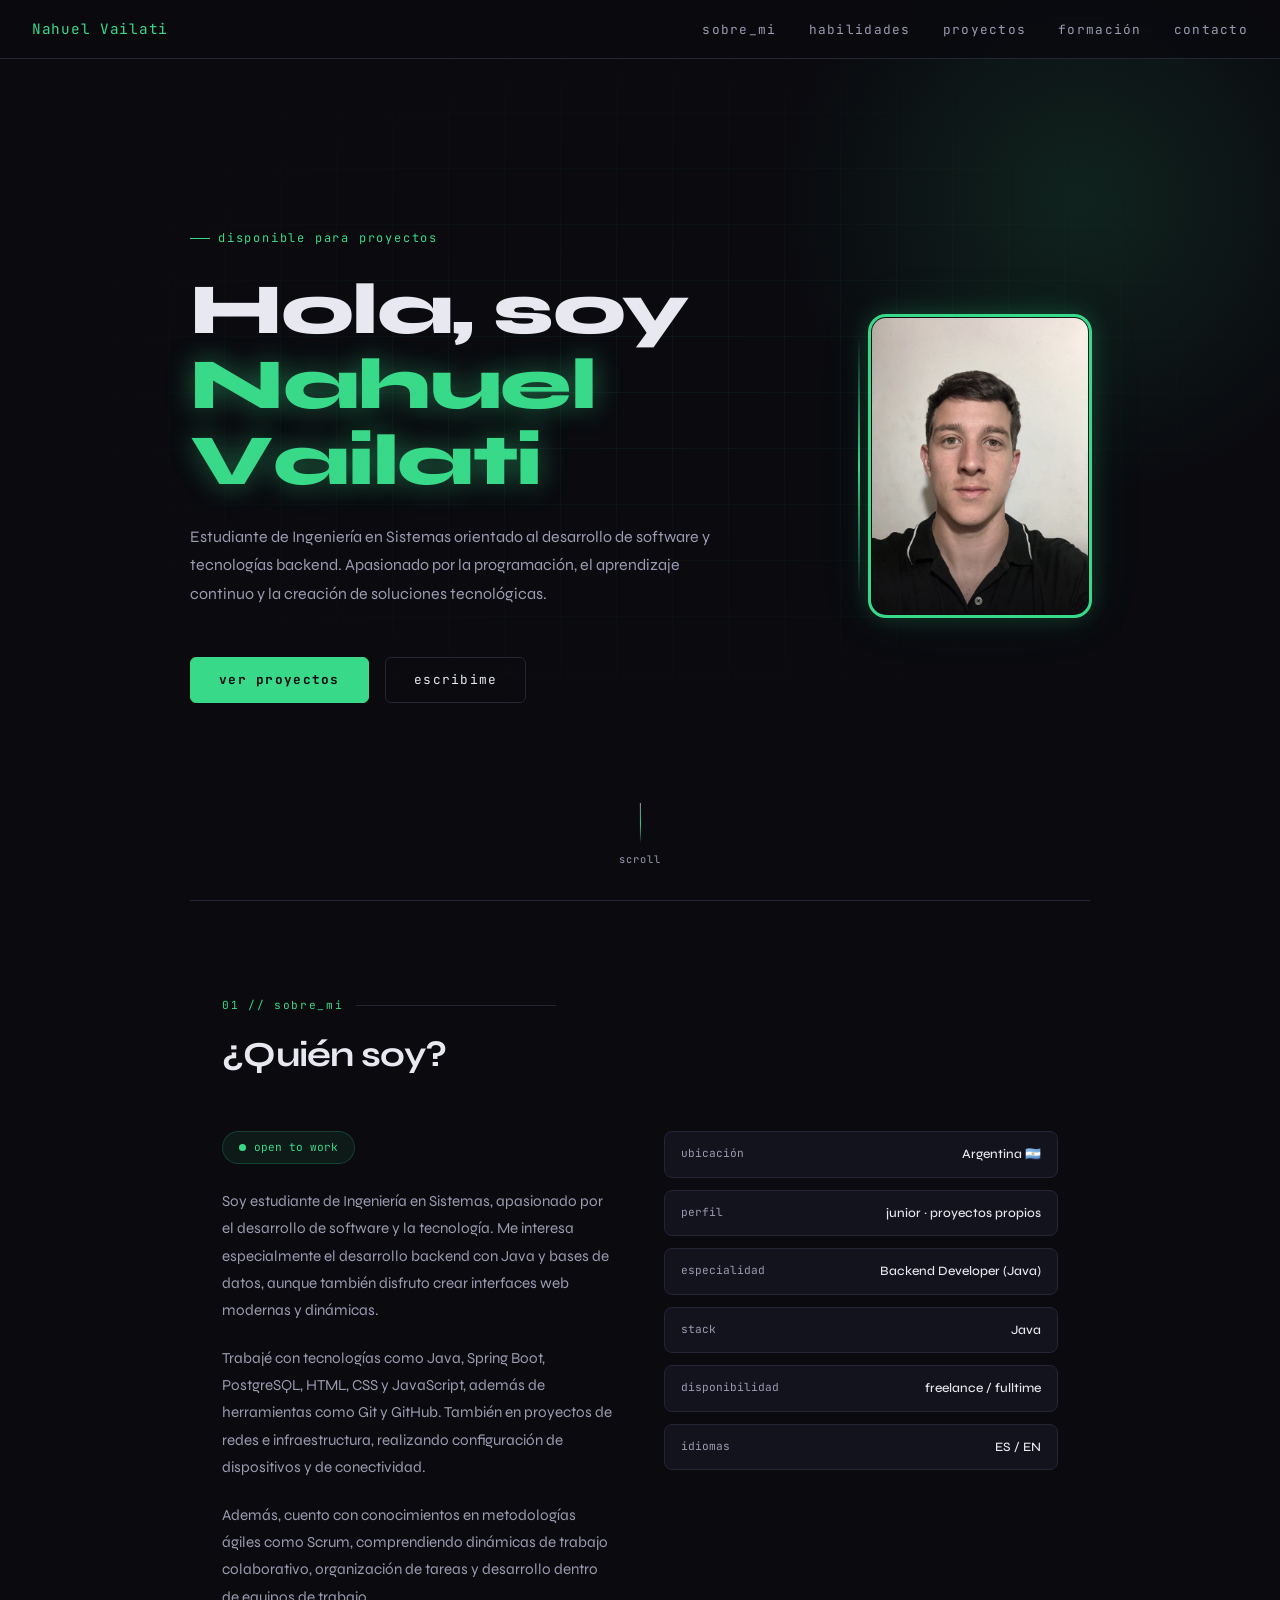
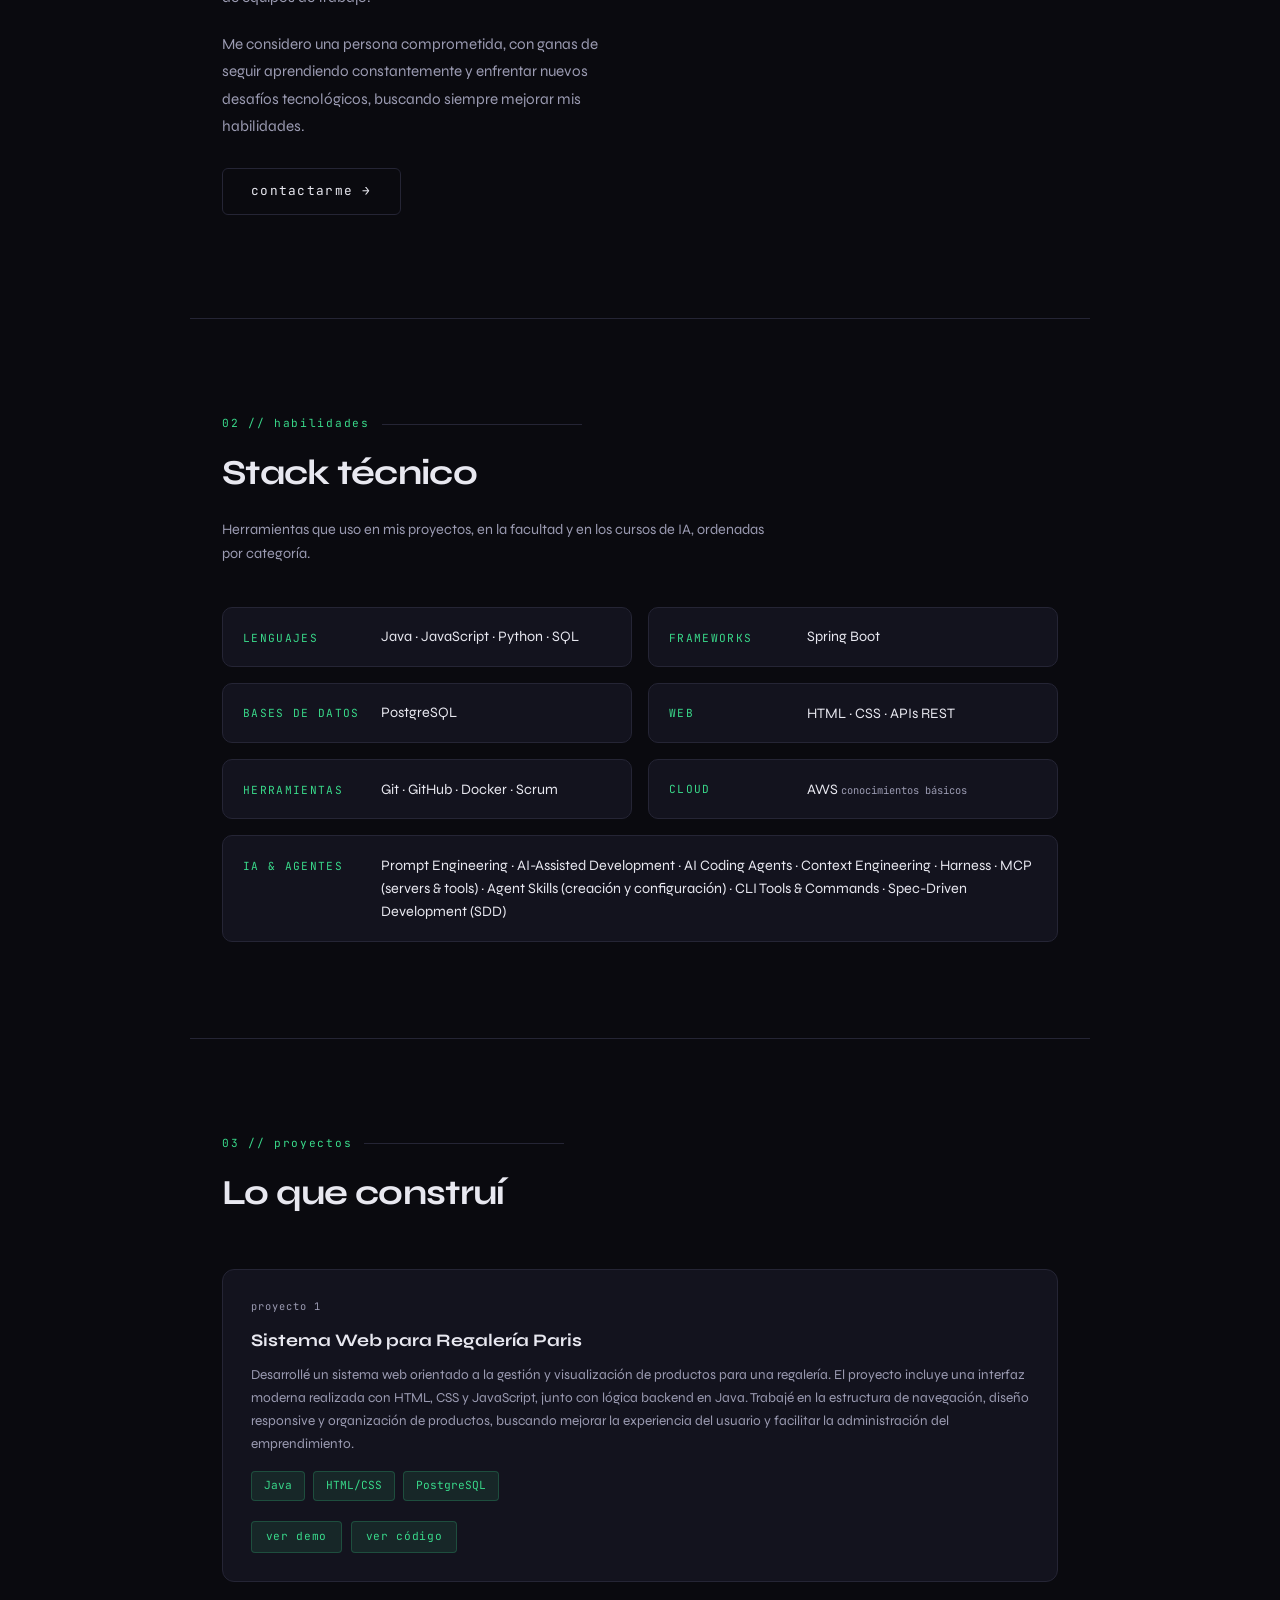
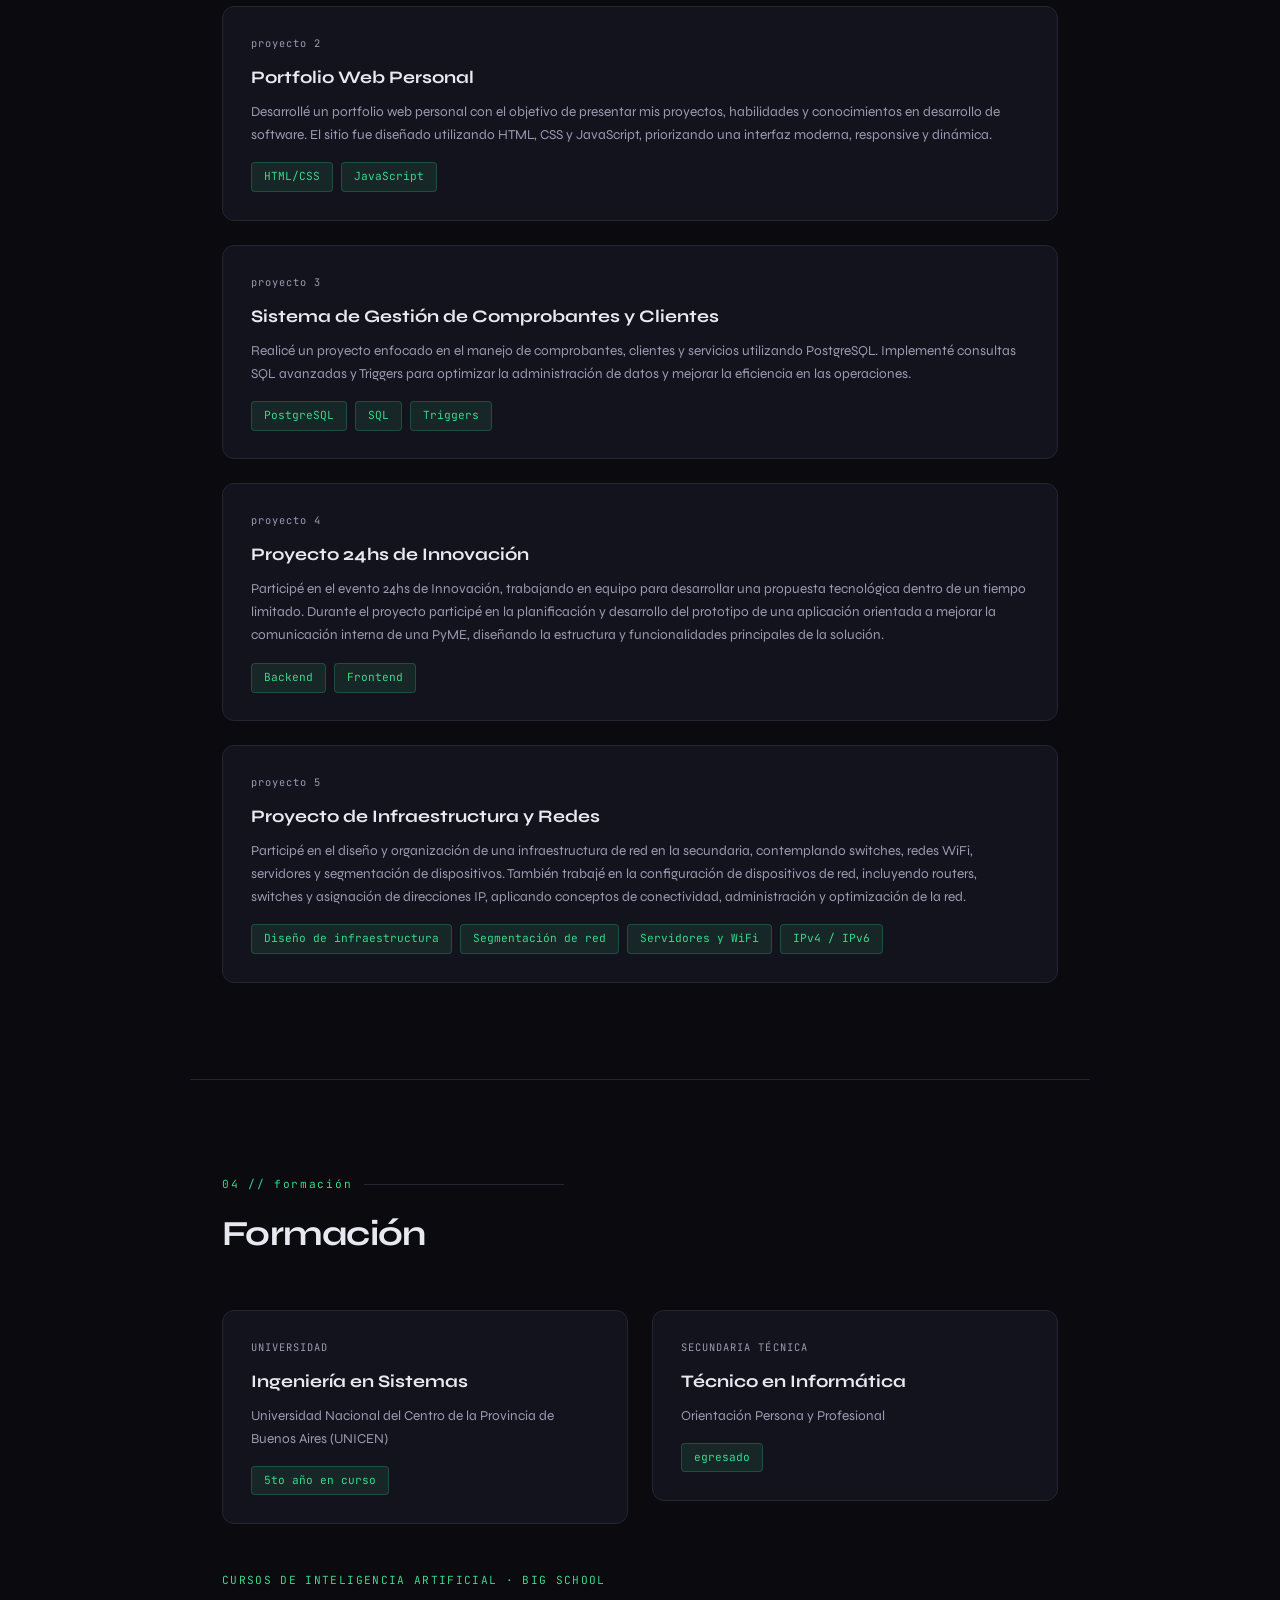
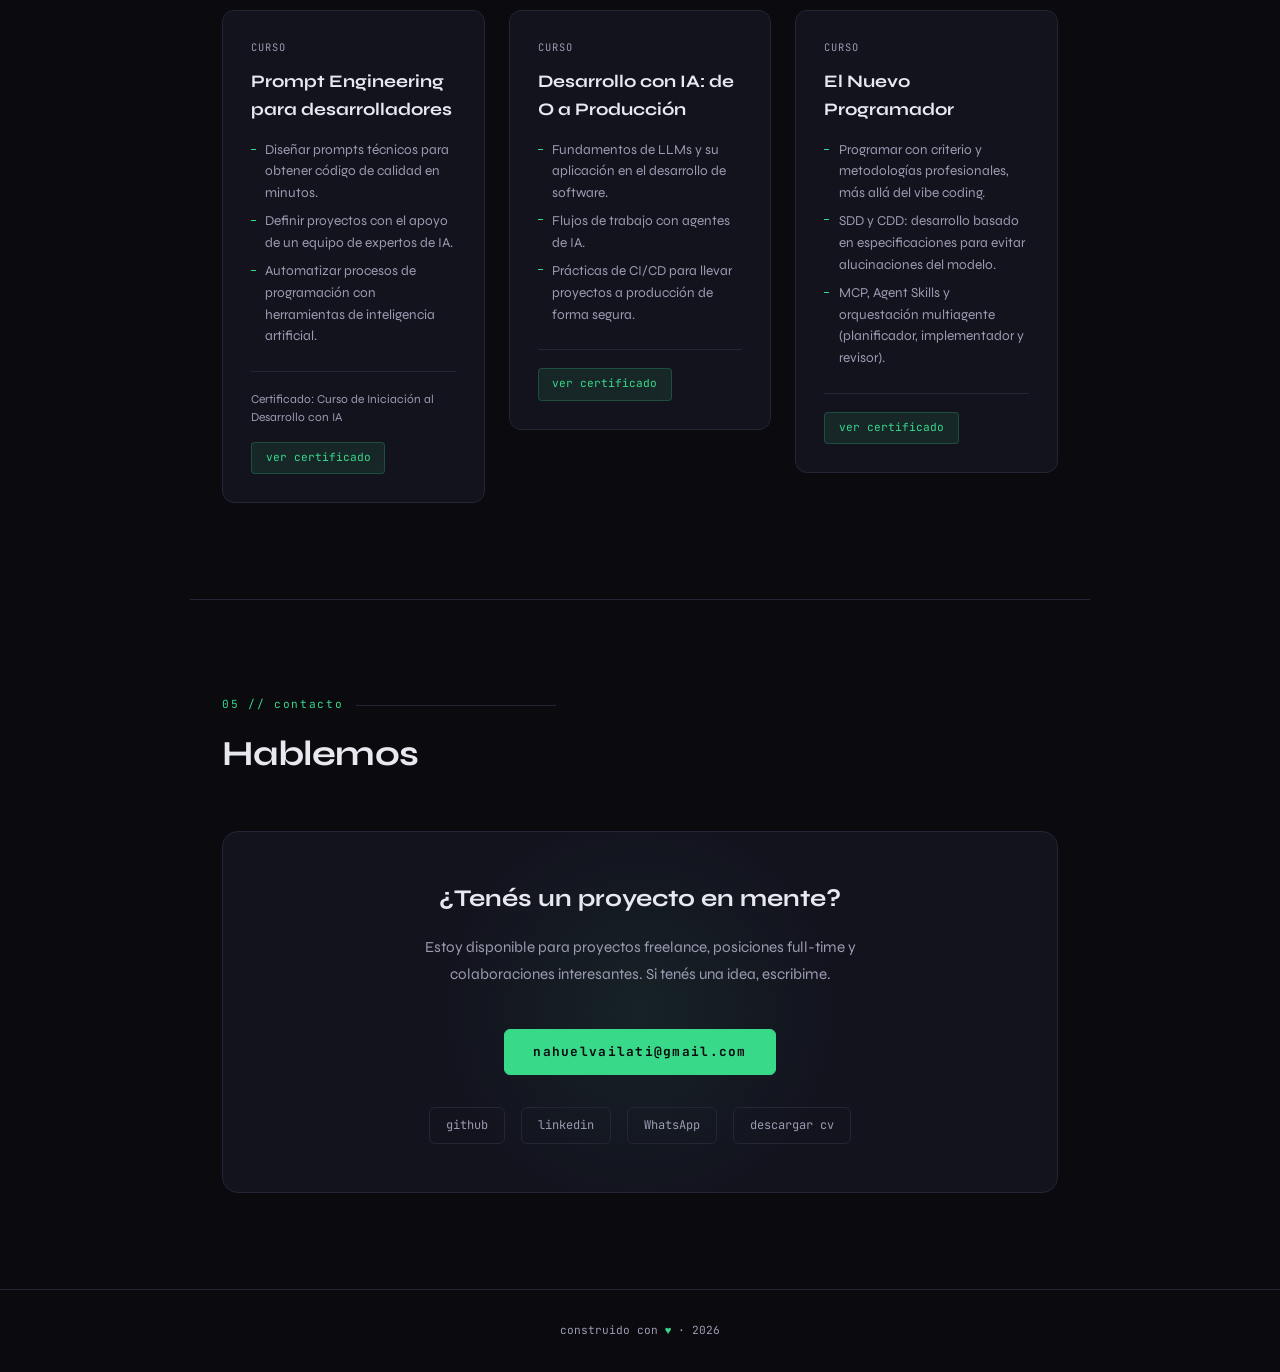
==== commit 957b5933: "Agrego de ia a habilidades" ====
--- a/index.html
+++ b/index.html
@@ -107,7 +107,7 @@
 <section id="habilidades">
   <p class="section-label fade-in">02 // habilidades</p>
   <h2 class="fade-in"><span class="mask">Stack técnico</span></h2>
-  <p class="skills-intro fade-in">Herramientas que uso en mis proyectos y en la facultad, ordenadas por categoría.</p>
+  <p class="skills-intro fade-in">Herramientas que uso en mis proyectos, en la facultad y en los cursos de IA, ordenadas por categoría.</p>
   <div class="skills-list">
     <div class="skill-group fade-in">
       <div class="skill-group-label">lenguajes</div>
@@ -132,6 +132,11 @@
     <div class="skill-group fade-in">
       <div class="skill-group-label">cloud</div>
       <div class="skill-group-items">AWS <span class="skill-group-note">conocimientos básicos</span></div>
+    </div>
+    <!-- Categoría destacada: ocupa el ancho completo de la grilla -->
+    <div class="skill-group skill-group--wide fade-in">
+      <div class="skill-group-label">ia &amp; agentes</div>
+      <div class="skill-group-items">Prompt Engineering · AI-Assisted Development · AI Coding Agents · Context Engineering · Harness · MCP (servers &amp; tools) · Agent Skills (creación y configuración) · CLI Tools &amp; Commands · Spec-Driven Development (SDD)</div>
     </div>
   </div>
 </section>
--- a/style.css
+++ b/style.css
@@ -75,12 +75,14 @@
 
 /* SKILLS */
 .skills-intro{font-size:0.9rem;color:var(--muted);line-height:1.7;margin:-2rem 0 2.5rem;max-width:560px}
-.skills-list{display:grid;grid-template-columns:repeat(auto-fit,minmax(300px,1fr));gap:1rem}
+.skills-list{display:grid;grid-template-columns:repeat(auto-fit,minmax(min(300px,100%),1fr));gap:1rem}
 .skill-group{display:flex;align-items:baseline;gap:1.25rem;background:var(--card);border:1px solid var(--border);border-radius:10px;padding:1.1rem 1.25rem;transition:border-color 0.2s}
 .skill-group:hover{border-color:var(--accent)}
 .skill-group-label{font-family:'JetBrains Mono',monospace;font-size:0.7rem;color:var(--green);letter-spacing:0.12em;text-transform:uppercase;flex-shrink:0;min-width:118px}
 .skill-group-items{font-size:0.9rem;color:var(--text);line-height:1.6}
 .skill-group-note{font-family:'JetBrains Mono',monospace;font-size:0.65rem;color:var(--muted)}
+/* Categoría ancha: mismo formato que las demás, ocupando toda la grilla */
+.skill-group--wide{grid-column:1/-1}
 
 /* PROJECTS */
 .projects-list{display:flex;flex-direction:column;gap:1.5rem}
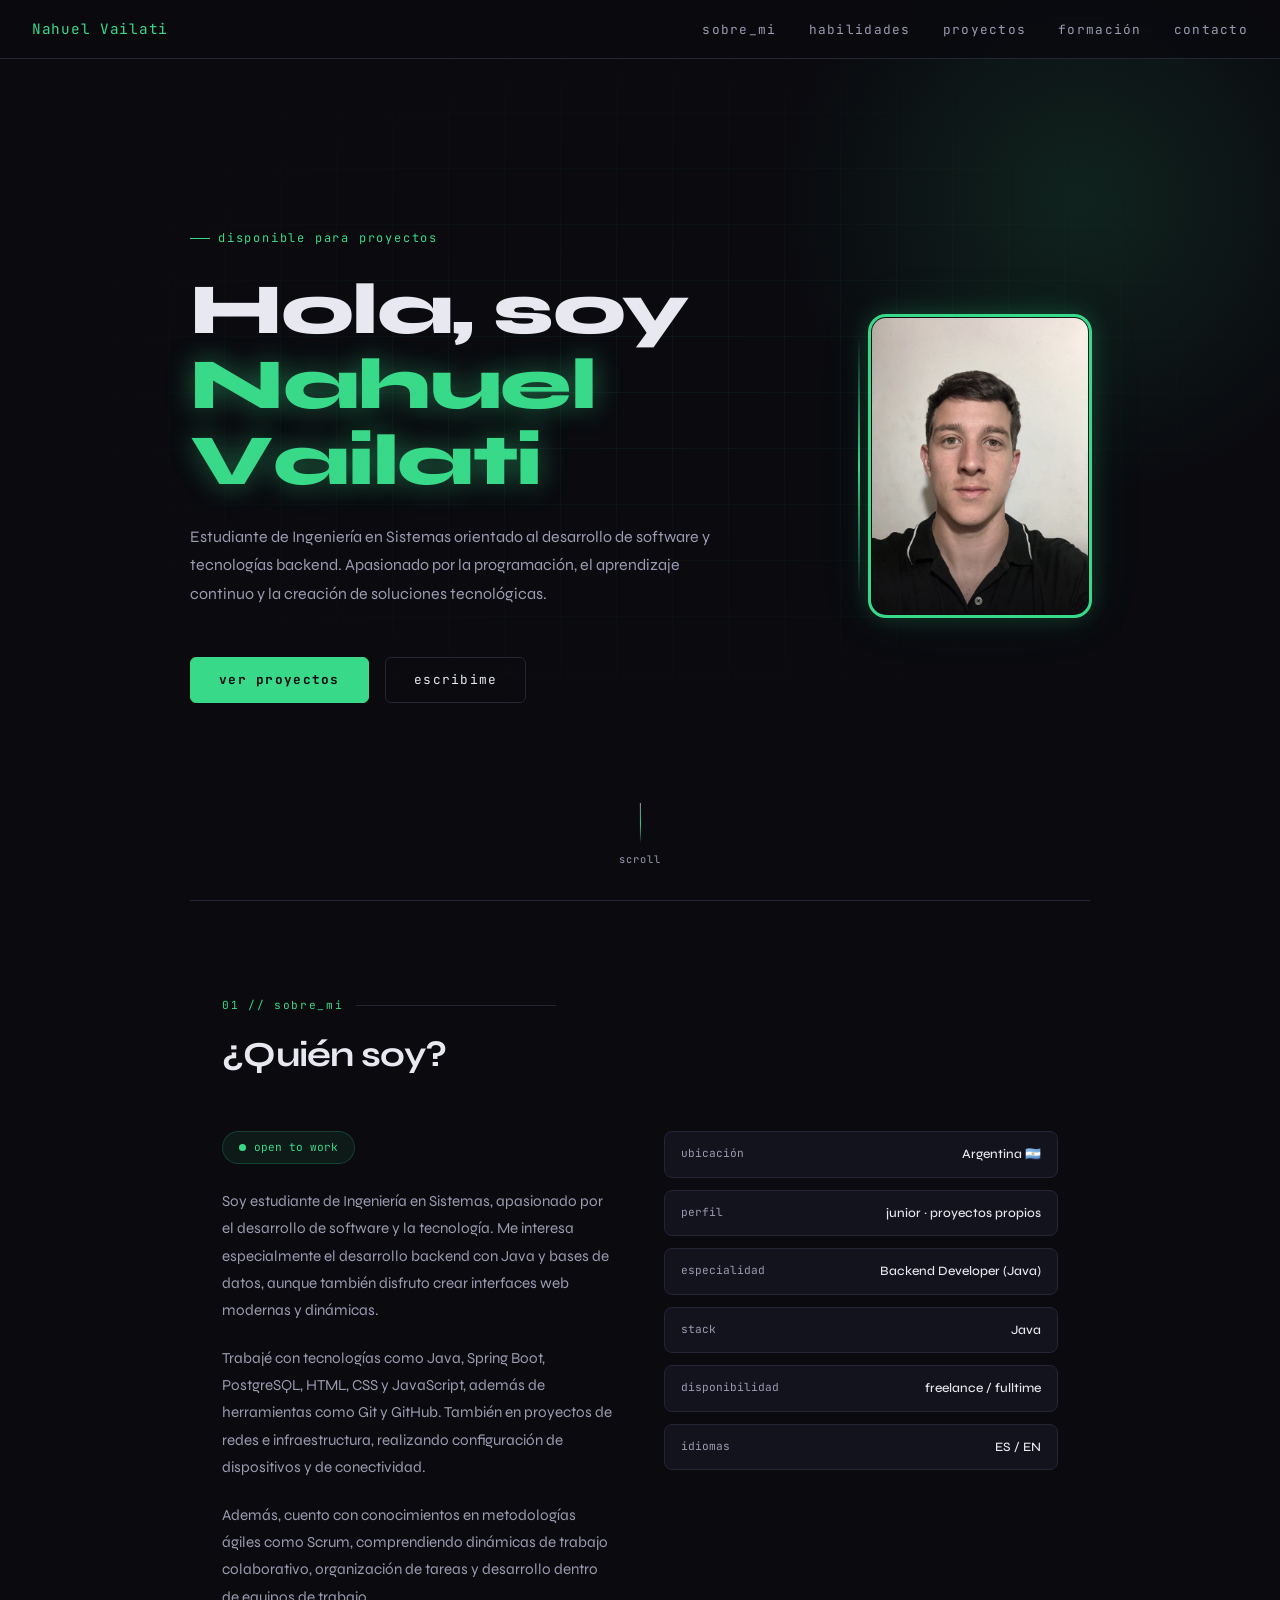
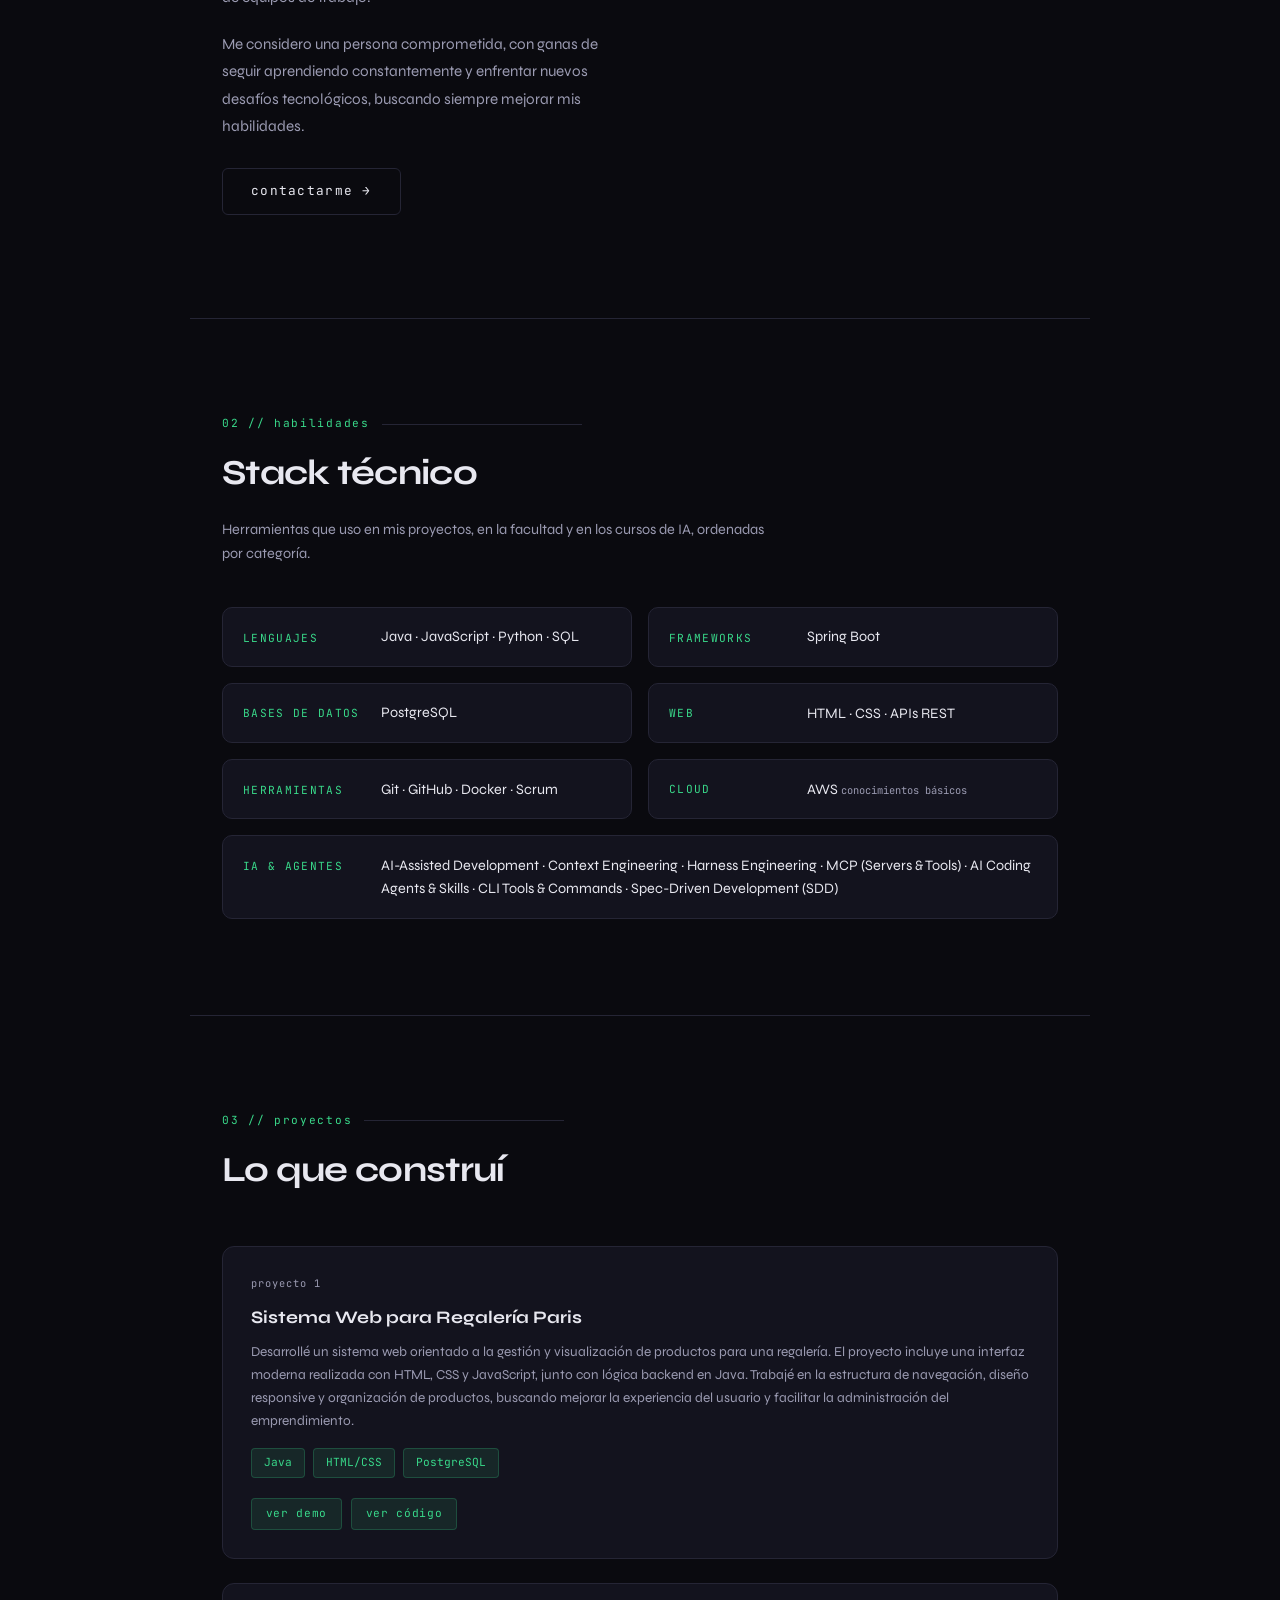
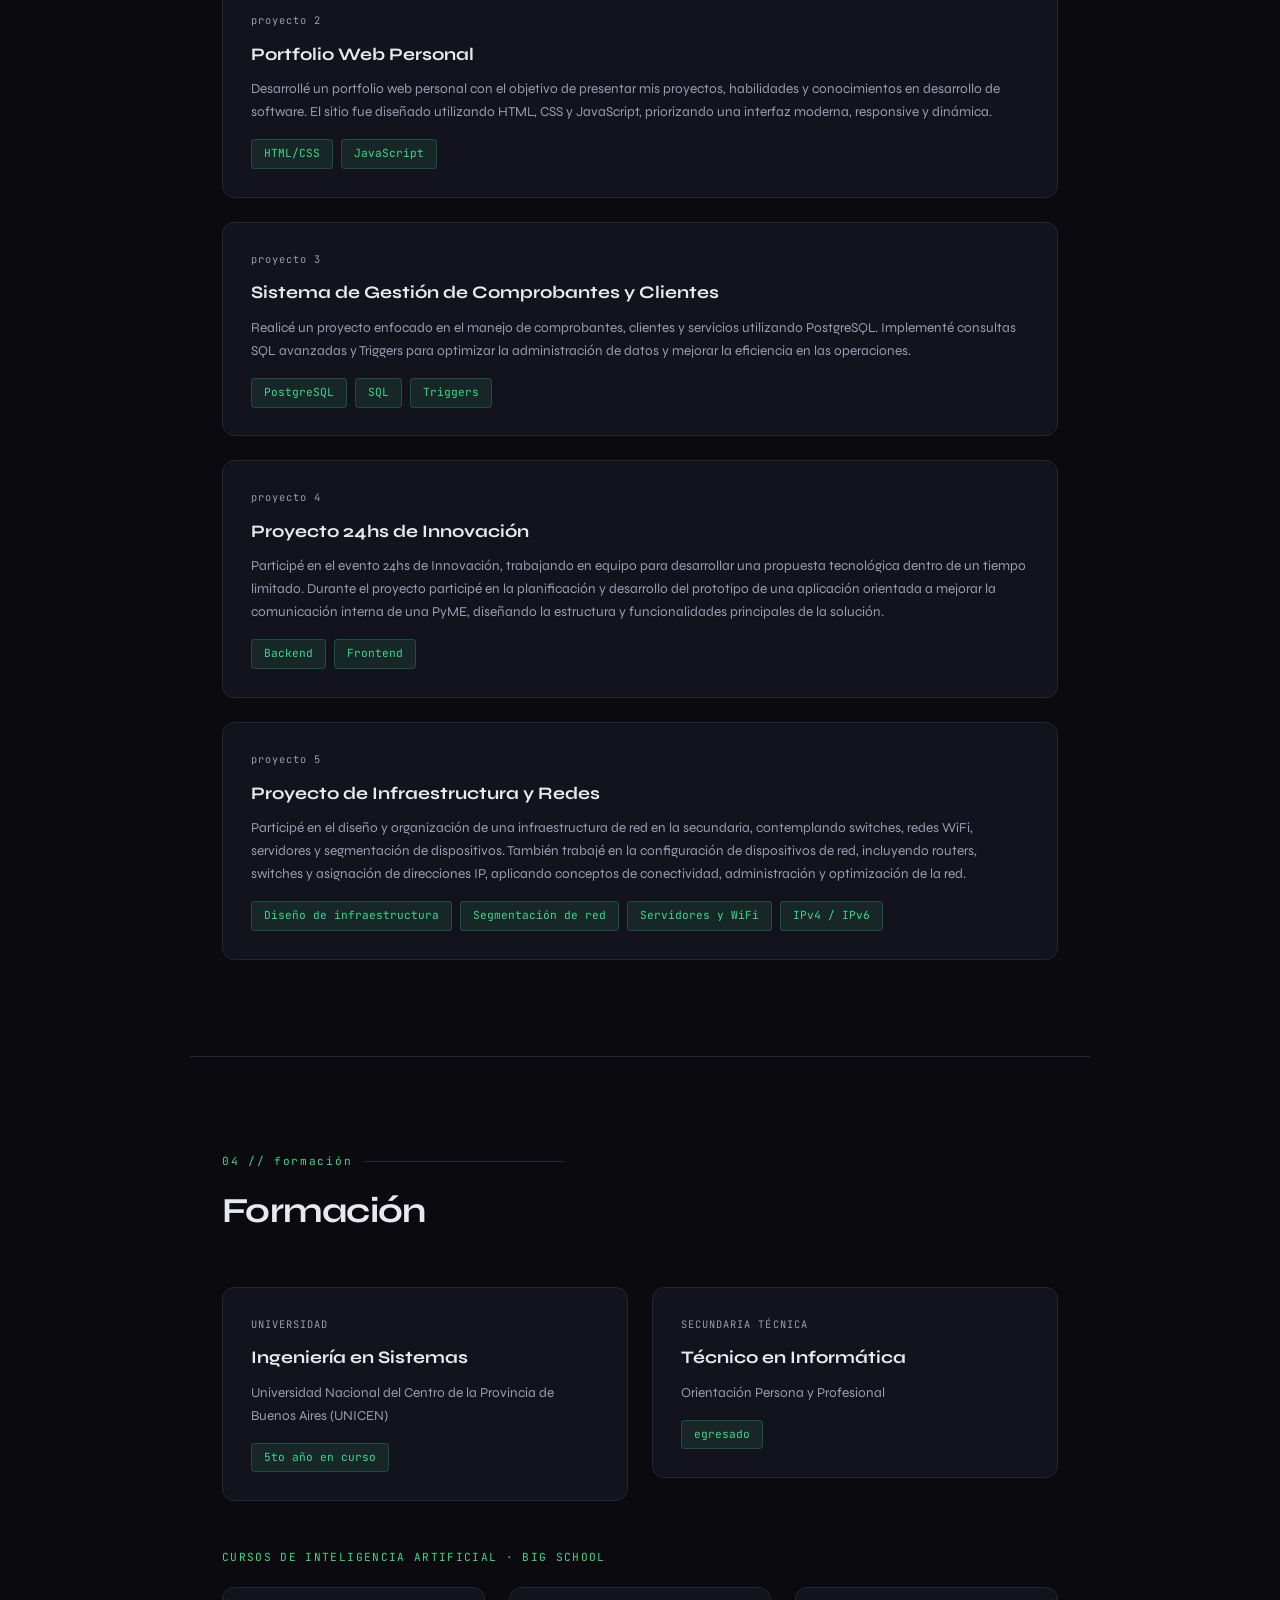
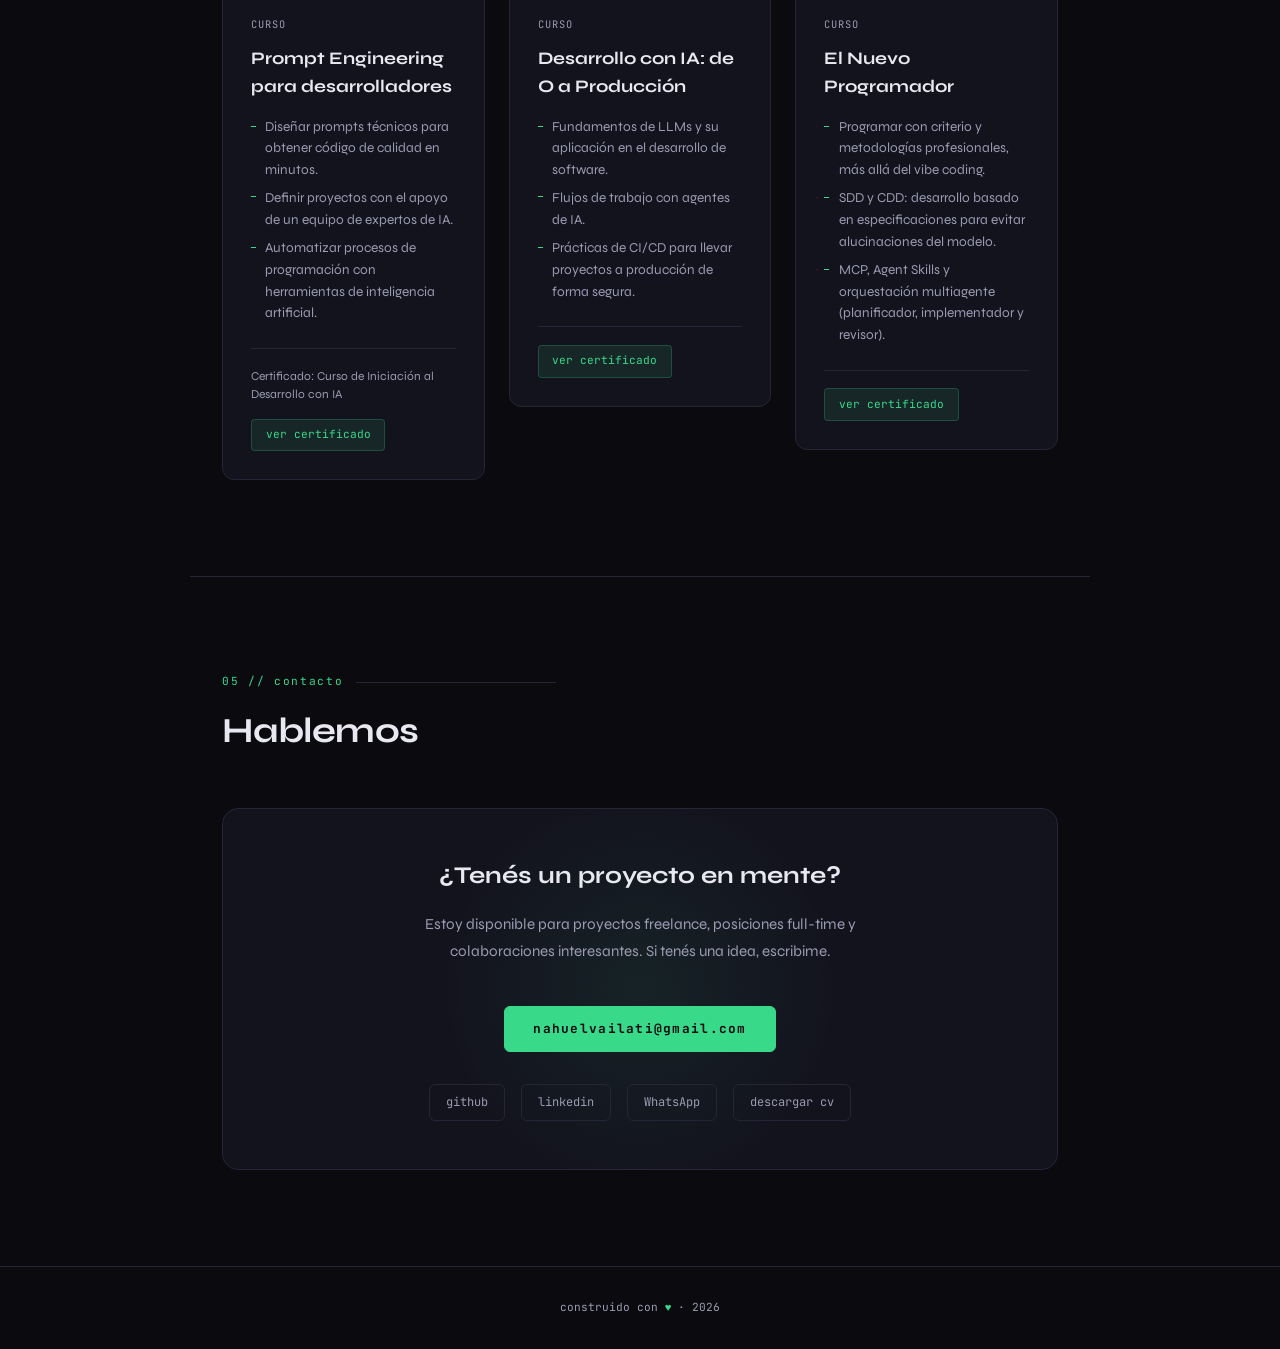
==== commit e47232ba: "hhabilidades ia" ====
--- a/index.html
+++ b/index.html
@@ -136,7 +136,7 @@
     <!-- Categoría destacada: ocupa el ancho completo de la grilla -->
     <div class="skill-group skill-group--wide fade-in">
       <div class="skill-group-label">ia &amp; agentes</div>
-      <div class="skill-group-items">Prompt Engineering · AI-Assisted Development · AI Coding Agents · Context Engineering · Harness · MCP (servers &amp; tools) · Agent Skills (creación y configuración) · CLI Tools &amp; Commands · Spec-Driven Development (SDD)</div>
+      <div class="skill-group-items"> AI-Assisted Development · Context Engineering · Harness Engineering · MCP (Servers & Tools) · AI Coding Agents & Skills · CLI Tools & Commands · Spec-Driven Development (SDD)</div>
     </div>
   </div>
 </section>
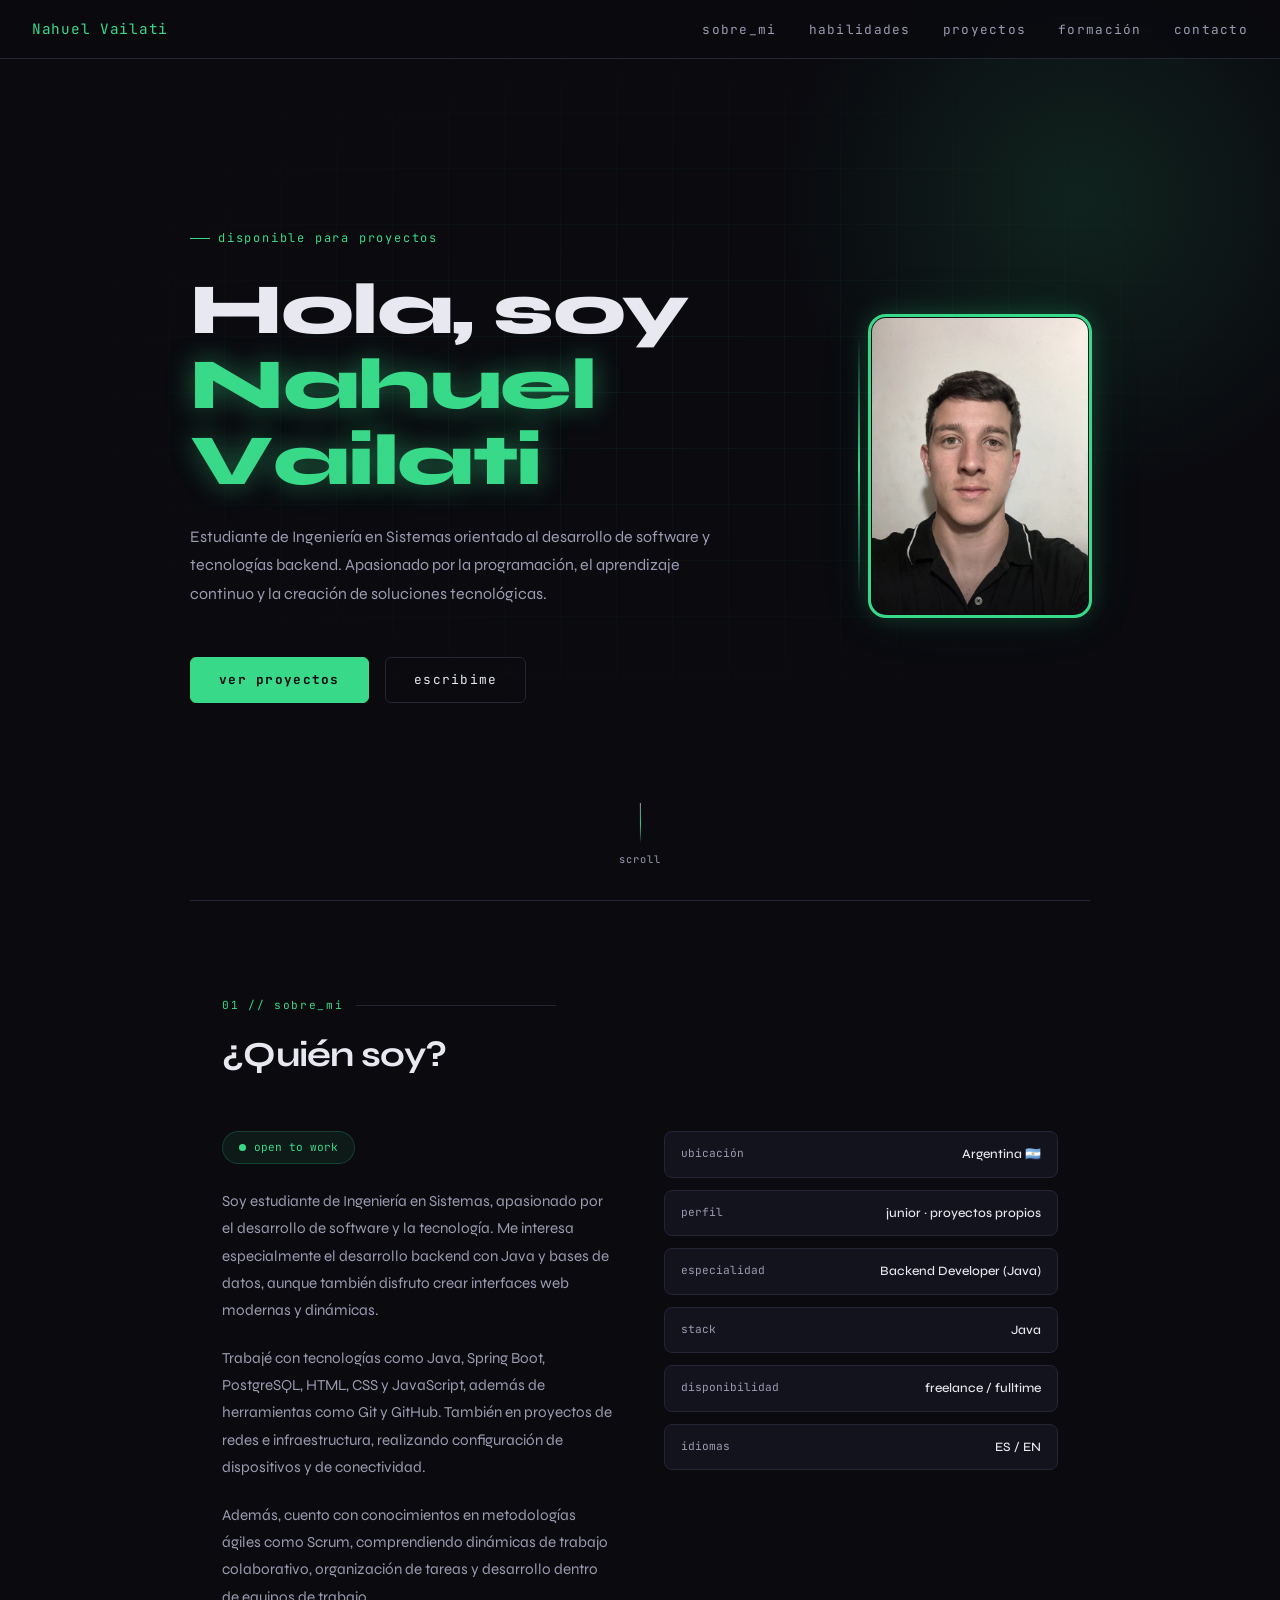
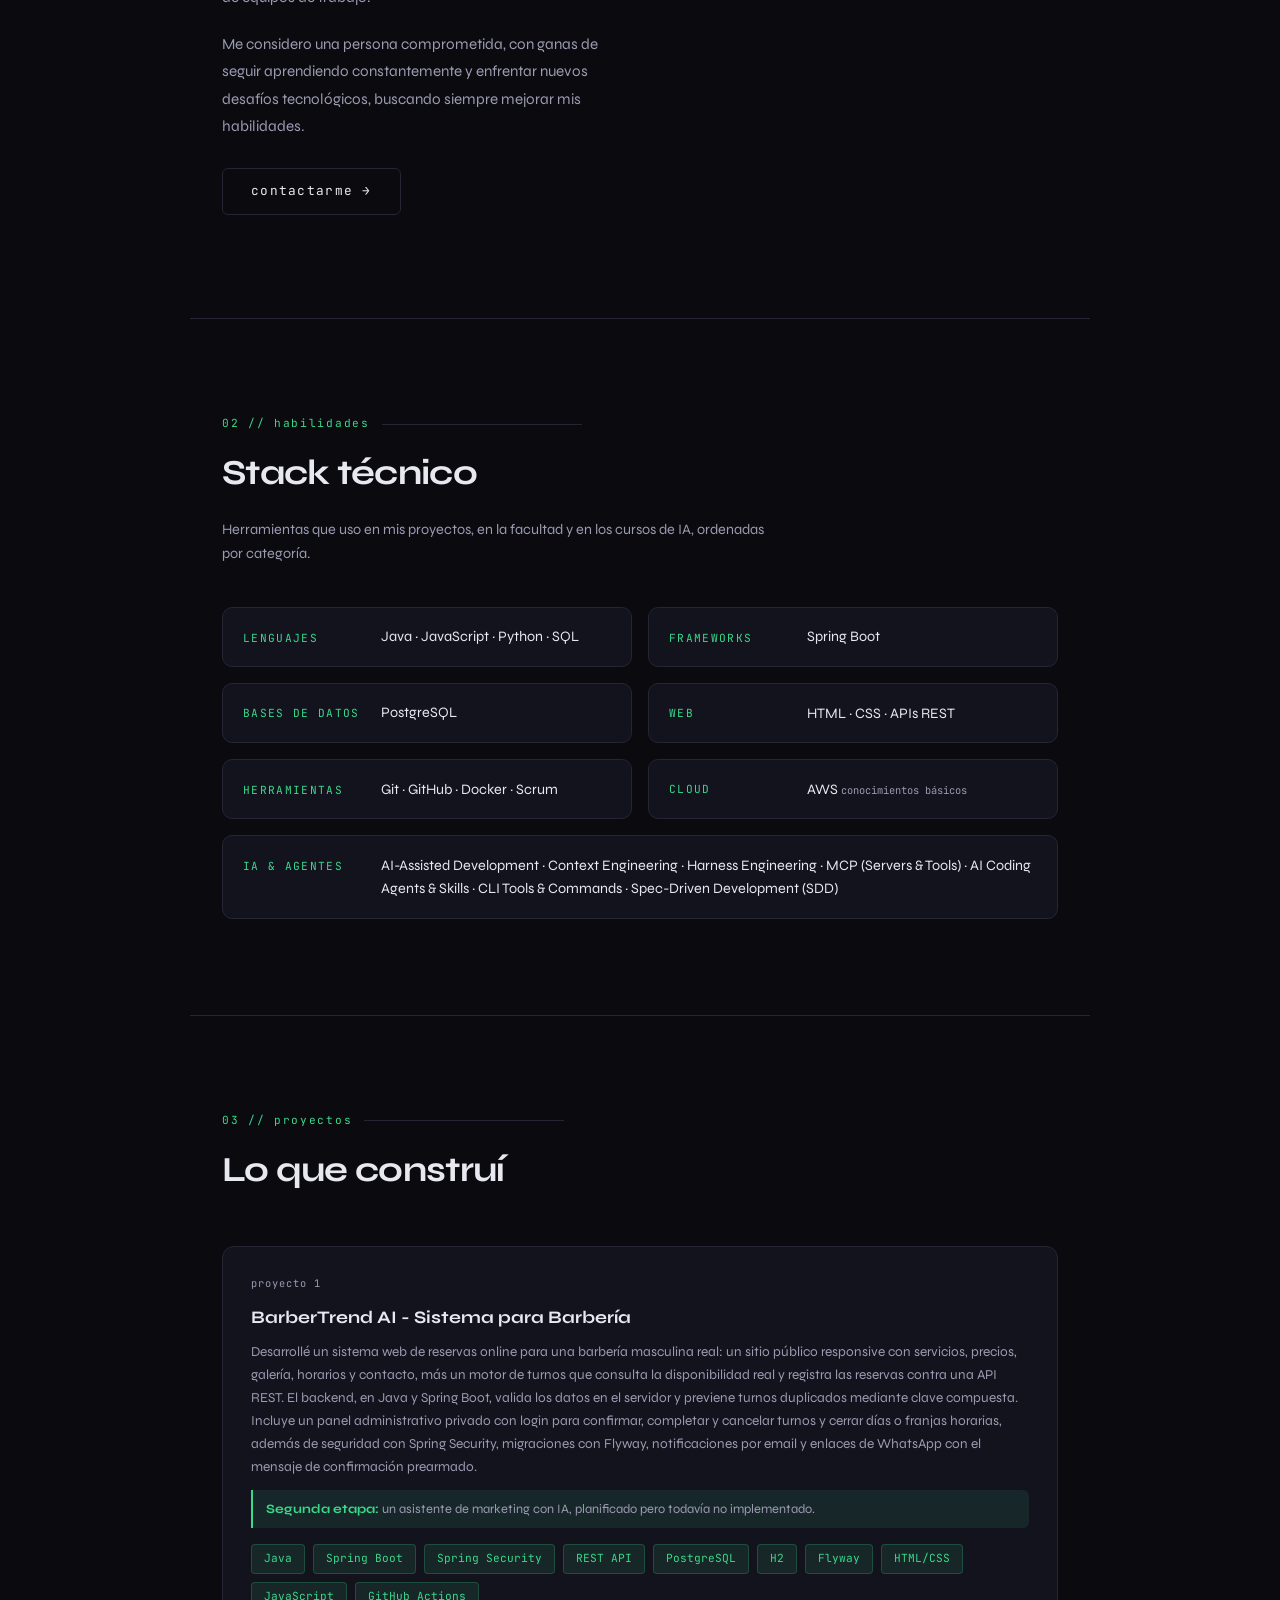
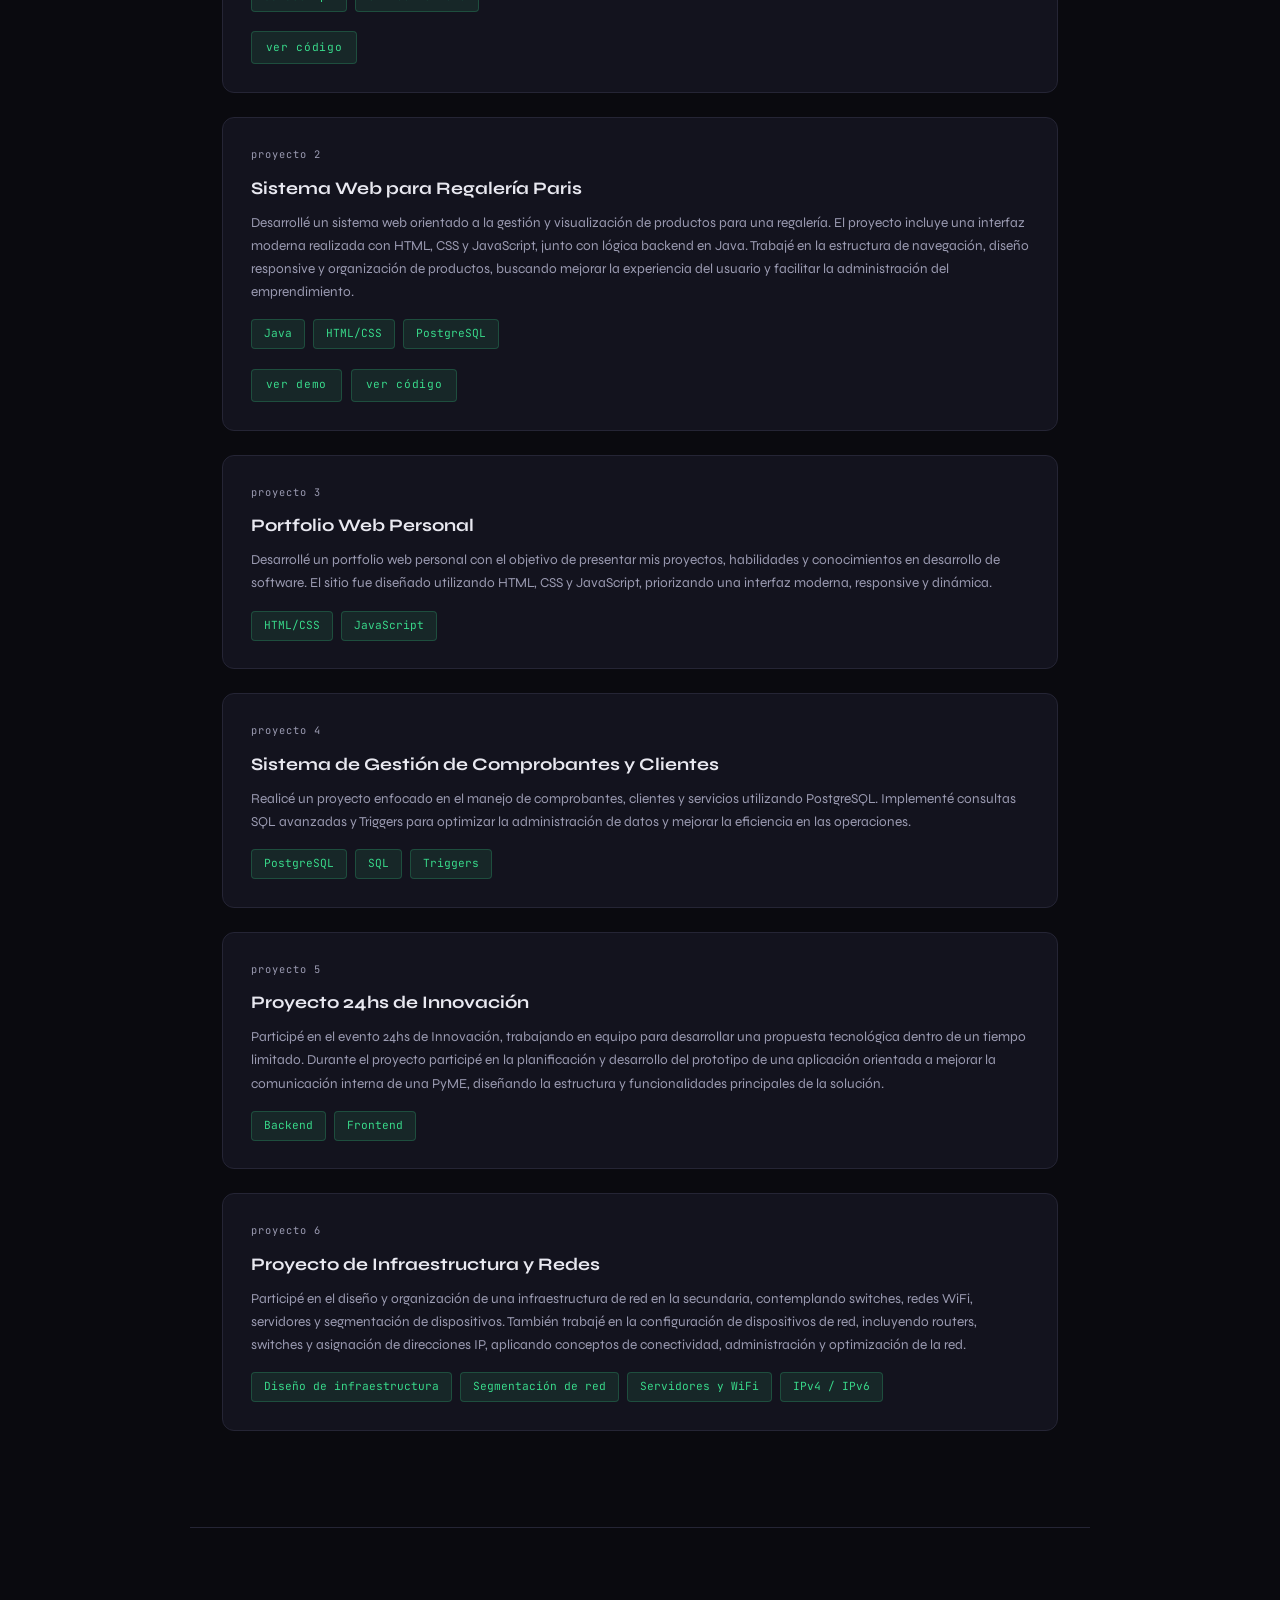
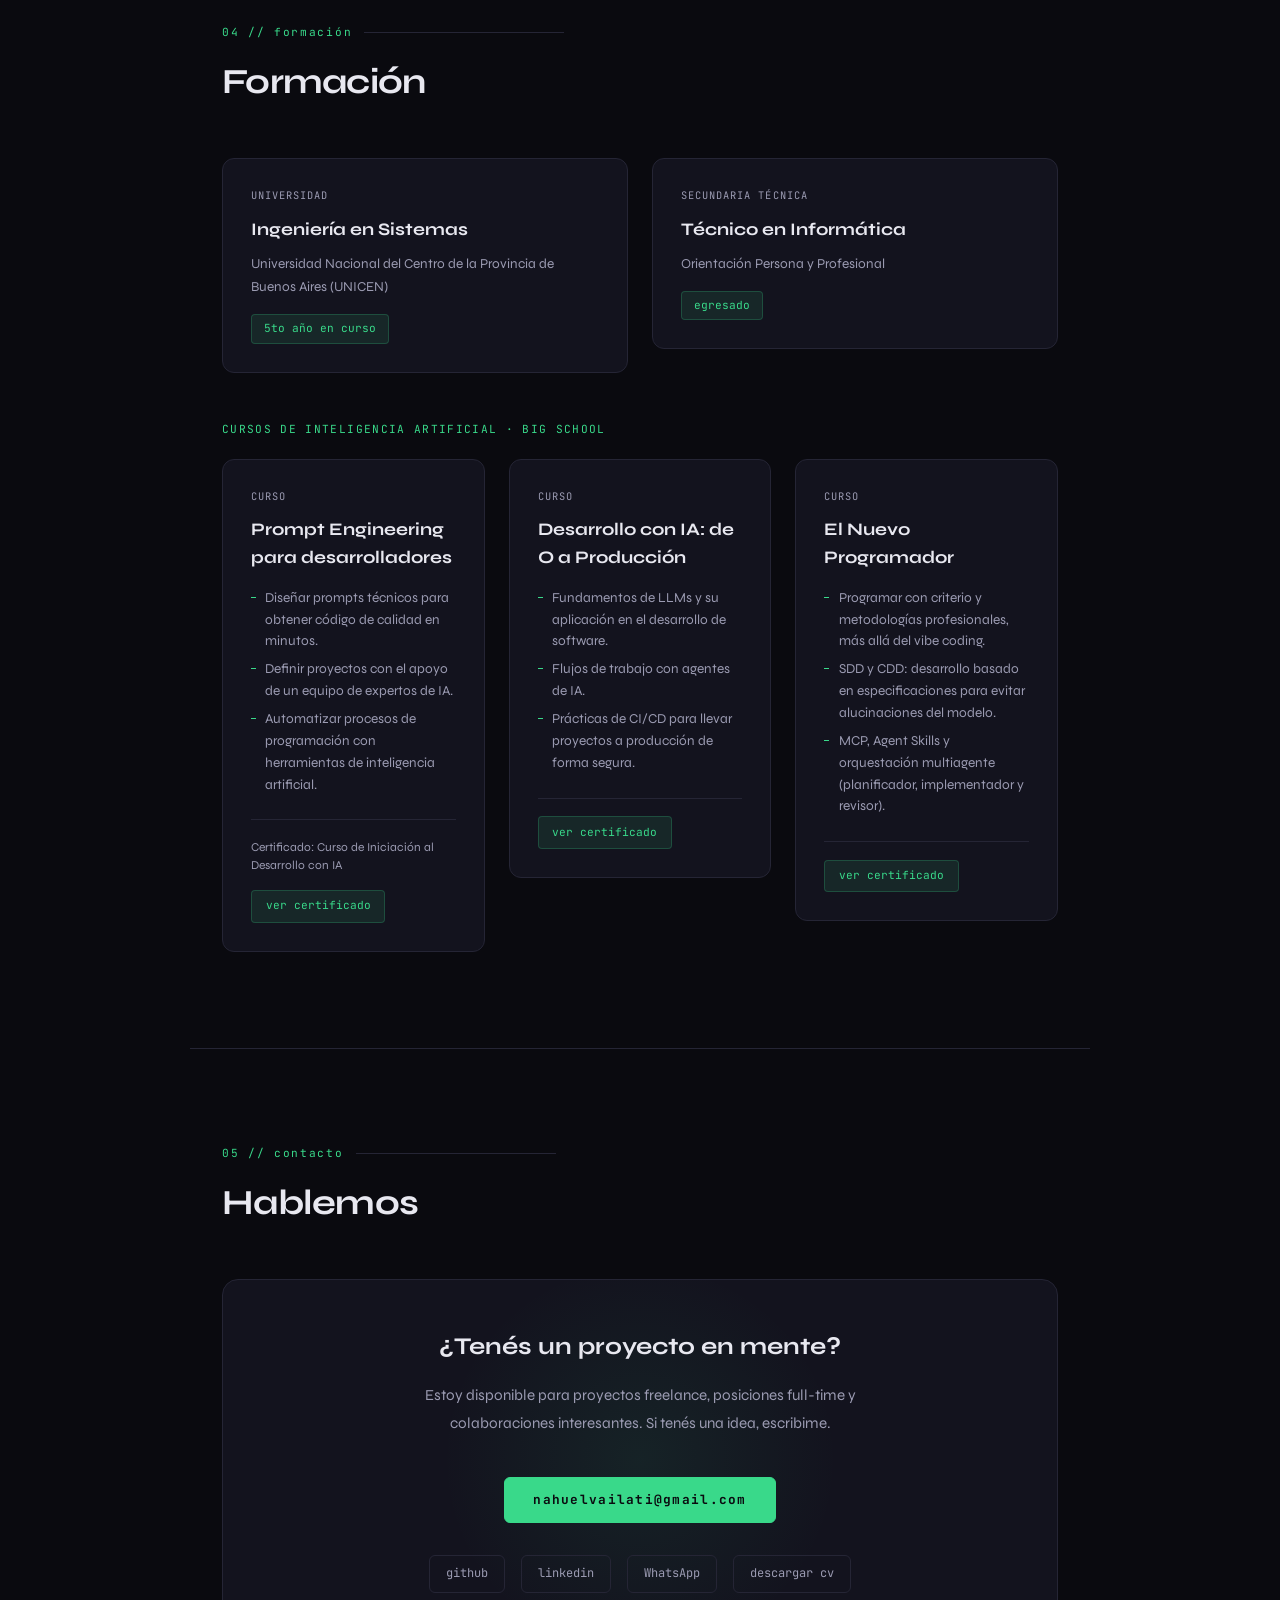
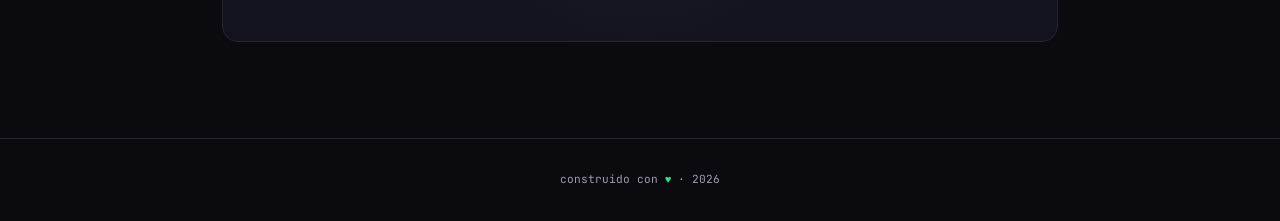
==== commit 8d48b1f9: "new proyect" ====
--- a/index.html
+++ b/index.html
@@ -151,6 +151,28 @@
     <!-- proyecto con enlaces: se pueden agregar más <a> dentro de .project-links -->
     <article class="project-card fade-in">
       <div class="project-num">proyecto 1</div>
+      <h3 class="project-title">BarberTrend AI - Sistema para Barbería</h3>
+      <div class="project-desc">Desarrollé un sistema web de reservas online para una barbería masculina real: un sitio público responsive con servicios, precios, galería, horarios y contacto, más un motor de turnos que consulta la disponibilidad real y registra las reservas contra una API REST. El backend, en Java y Spring Boot, valida los datos en el servidor y previene turnos duplicados mediante clave compuesta. Incluye un panel administrativo privado con login para confirmar, completar y cancelar turnos y cerrar días o franjas horarias, además de seguridad con Spring Security, migraciones con Flyway, notificaciones por email y enlaces de WhatsApp con el mensaje de confirmación prearmado.</div>
+      <p class="project-note"><strong>Segunda etapa:</strong> un asistente de marketing con IA, planificado pero todavía no implementado.</p>
+      <div class="tags">
+        <span class="tag">Java</span>
+        <span class="tag">Spring Boot</span>
+        <span class="tag">Spring Security</span>
+        <span class="tag">REST API</span>
+        <span class="tag">PostgreSQL</span>
+        <span class="tag">H2</span>
+        <span class="tag">Flyway</span>
+        <span class="tag">HTML/CSS</span>
+        <span class="tag">JavaScript</span>
+        <span class="tag">GitHub Actions</span>
+      </div>
+      <div class="project-links">
+        <a class="project-link" href="https://github.com/1Nahuu/barbertrend-ai" target="_blank" rel="noopener noreferrer">ver código</a>
+      </div>
+    </article>
+
+    <article class="project-card fade-in">
+      <div class="project-num">proyecto 2</div>
       <h3 class="project-title">Sistema Web para Regalería Paris</h3>
       <div class="project-desc">Desarrollé un sistema web orientado a la gestión y visualización de productos para una regalería. El proyecto incluye una interfaz moderna realizada con HTML, CSS y JavaScript, junto con lógica backend en Java. Trabajé en la estructura de navegación, diseño responsive y organización de productos, buscando mejorar la experiencia del usuario y facilitar la administración del emprendimiento.</div>
       <div class="tags">
@@ -166,7 +188,7 @@
 
     <!-- proyectos sin enlace: agregar .project-links cuando haya repo o demo -->
     <article class="project-card fade-in">
-      <div class="project-num">proyecto 2</div>
+      <div class="project-num">proyecto 3</div>
       <h3 class="project-title">Portfolio Web Personal</h3>
       <div class="project-desc">Desarrollé un portfolio web personal con el objetivo de presentar mis proyectos, habilidades y conocimientos en desarrollo de software. El sitio fue diseñado utilizando HTML, CSS y JavaScript, priorizando una interfaz moderna, responsive y dinámica.</div>
       <div class="tags">
@@ -176,7 +198,7 @@
     </article>
 
     <article class="project-card fade-in">
-      <div class="project-num">proyecto 3</div>
+      <div class="project-num">proyecto 4</div>
       <h3 class="project-title">Sistema de Gestión de Comprobantes y Clientes</h3>
       <div class="project-desc">Realicé un proyecto enfocado en el manejo de comprobantes, clientes y servicios utilizando PostgreSQL. Implementé consultas SQL avanzadas y Triggers para optimizar la administración de datos y mejorar la eficiencia en las operaciones.</div>
       <div class="tags">
@@ -187,7 +209,7 @@
     </article>
 
     <article class="project-card fade-in">
-      <div class="project-num">proyecto 4</div>
+      <div class="project-num">proyecto 5</div>
       <h3 class="project-title">Proyecto 24hs de Innovación</h3>
       <div class="project-desc">Participé en el evento 24hs de Innovación, trabajando en equipo para desarrollar una propuesta tecnológica dentro de un tiempo limitado. Durante el proyecto participé en la planificación y desarrollo del prototipo de una aplicación orientada a mejorar la comunicación interna de una PyME, diseñando la estructura y funcionalidades principales de la solución. </div>
       <div class="tags">
@@ -197,7 +219,7 @@
     </article>
 
     <article class="project-card fade-in">
-      <div class="project-num">proyecto 5</div>
+      <div class="project-num">proyecto 6</div>
       <h3 class="project-title">Proyecto de Infraestructura y Redes</h3>
       <div class="project-desc">Participé en el diseño y organización de una infraestructura de red en la secundaria, contemplando switches, redes WiFi, servidores y segmentación de dispositivos. También trabajé en la configuración de dispositivos de red, incluyendo routers, switches y asignación de direcciones IP, aplicando conceptos de conectividad, administración y optimización de la red.</div>
       <div class="tags">
--- a/style.css
+++ b/style.css
@@ -91,6 +91,9 @@
 .project-num{font-family:'JetBrains Mono',monospace;font-size:0.65rem;color:var(--muted);margin-bottom:0.75rem;letter-spacing:0.1em}
 .project-title{font-size:1.1rem;font-weight:700;margin-bottom:0.5rem;color:var(--text)}
 .project-desc{font-size:0.85rem;color:var(--muted);line-height:1.7;margin-bottom:1rem;font-weight:400}
+/* Nota de alcance o estado del proyecto, destacada sin competir con la descripción */
+.project-note{margin:-0.25rem 0 1rem;padding:0.55rem 0.8rem;border-left:2px solid var(--accent);border-radius:0 6px 6px 0;background:var(--accent-soft);font-size:0.8rem;line-height:1.6;color:var(--muted)}
+.project-note strong{color:var(--accent);font-weight:700}
 .tags{display:flex;flex-wrap:wrap;gap:0.5rem}
 .tag{font-family:'JetBrains Mono',monospace;font-size:0.7rem;padding:0.3rem 0.75rem;border-radius:4px;background:var(--accent-soft);color:var(--green);border:1px solid rgba(57,217,138,0.22)}
 /* Enlaces del proyecto (demo, código, certificado) */
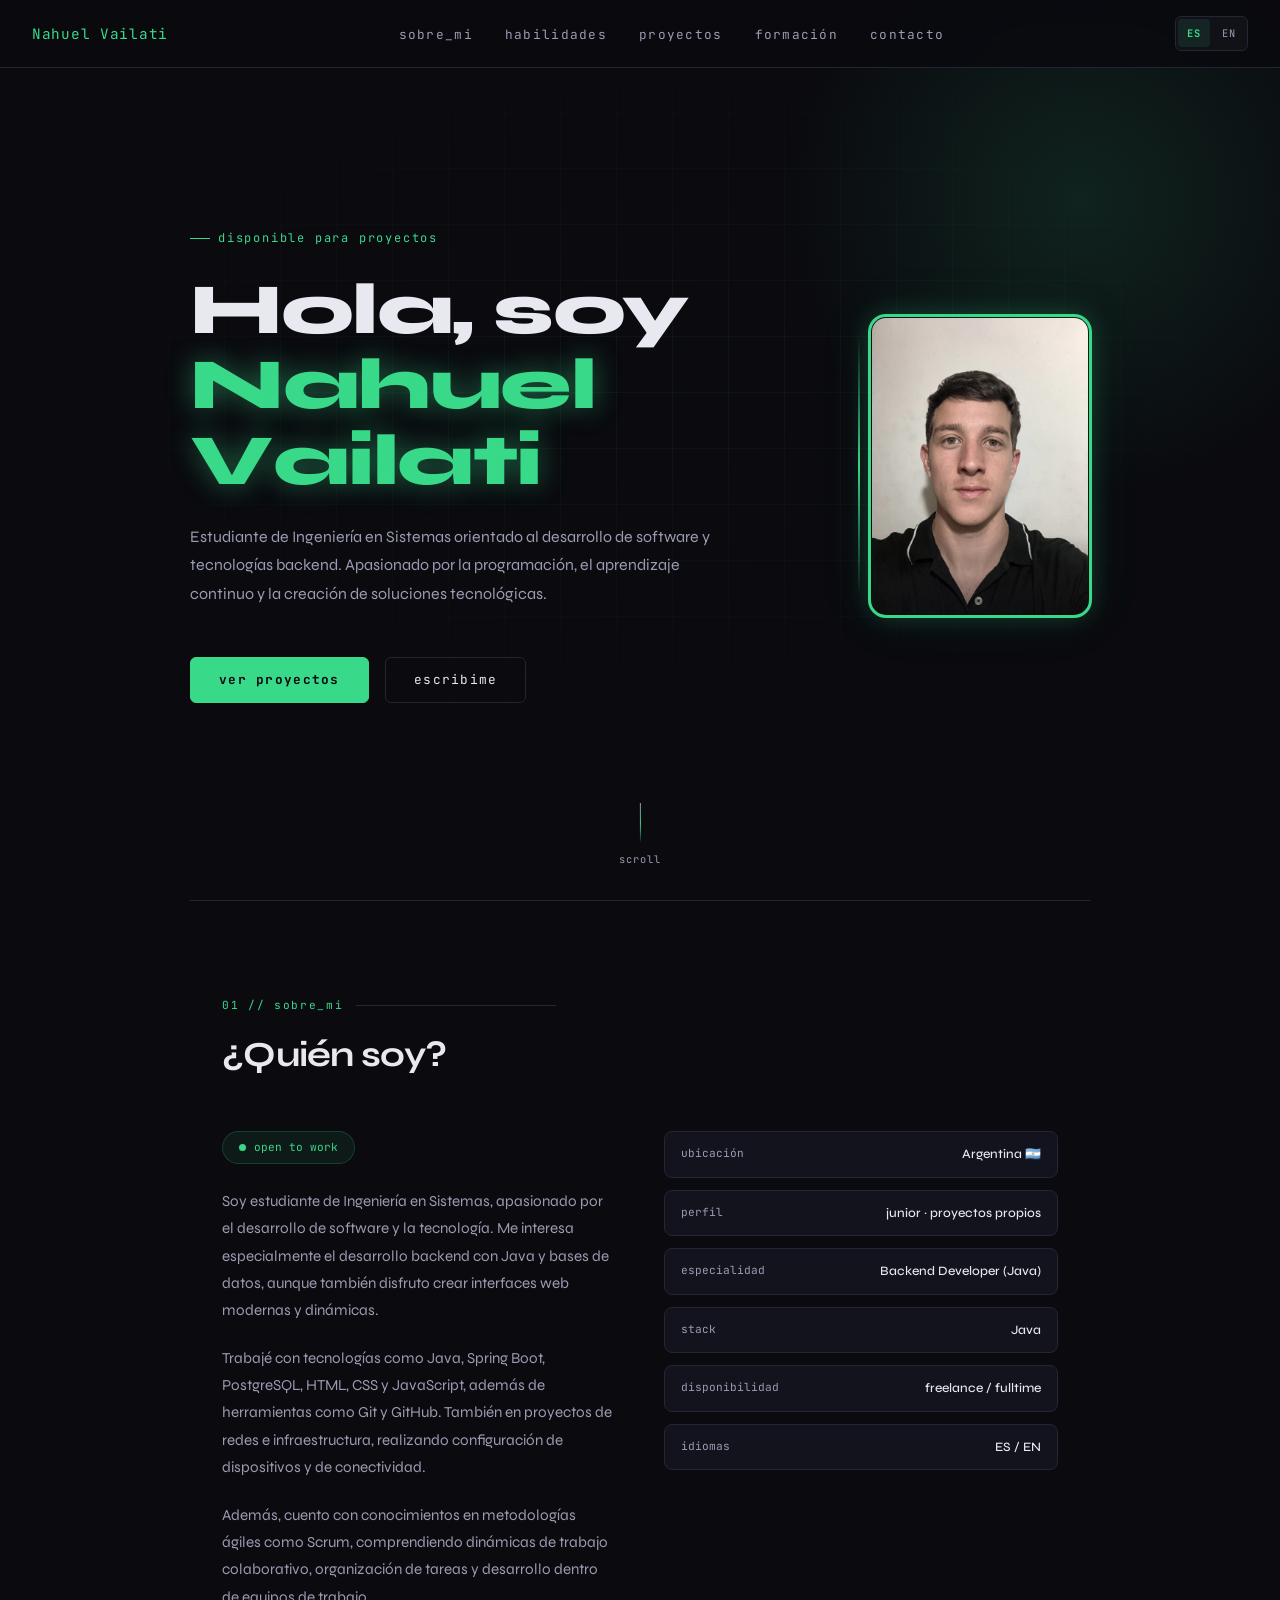
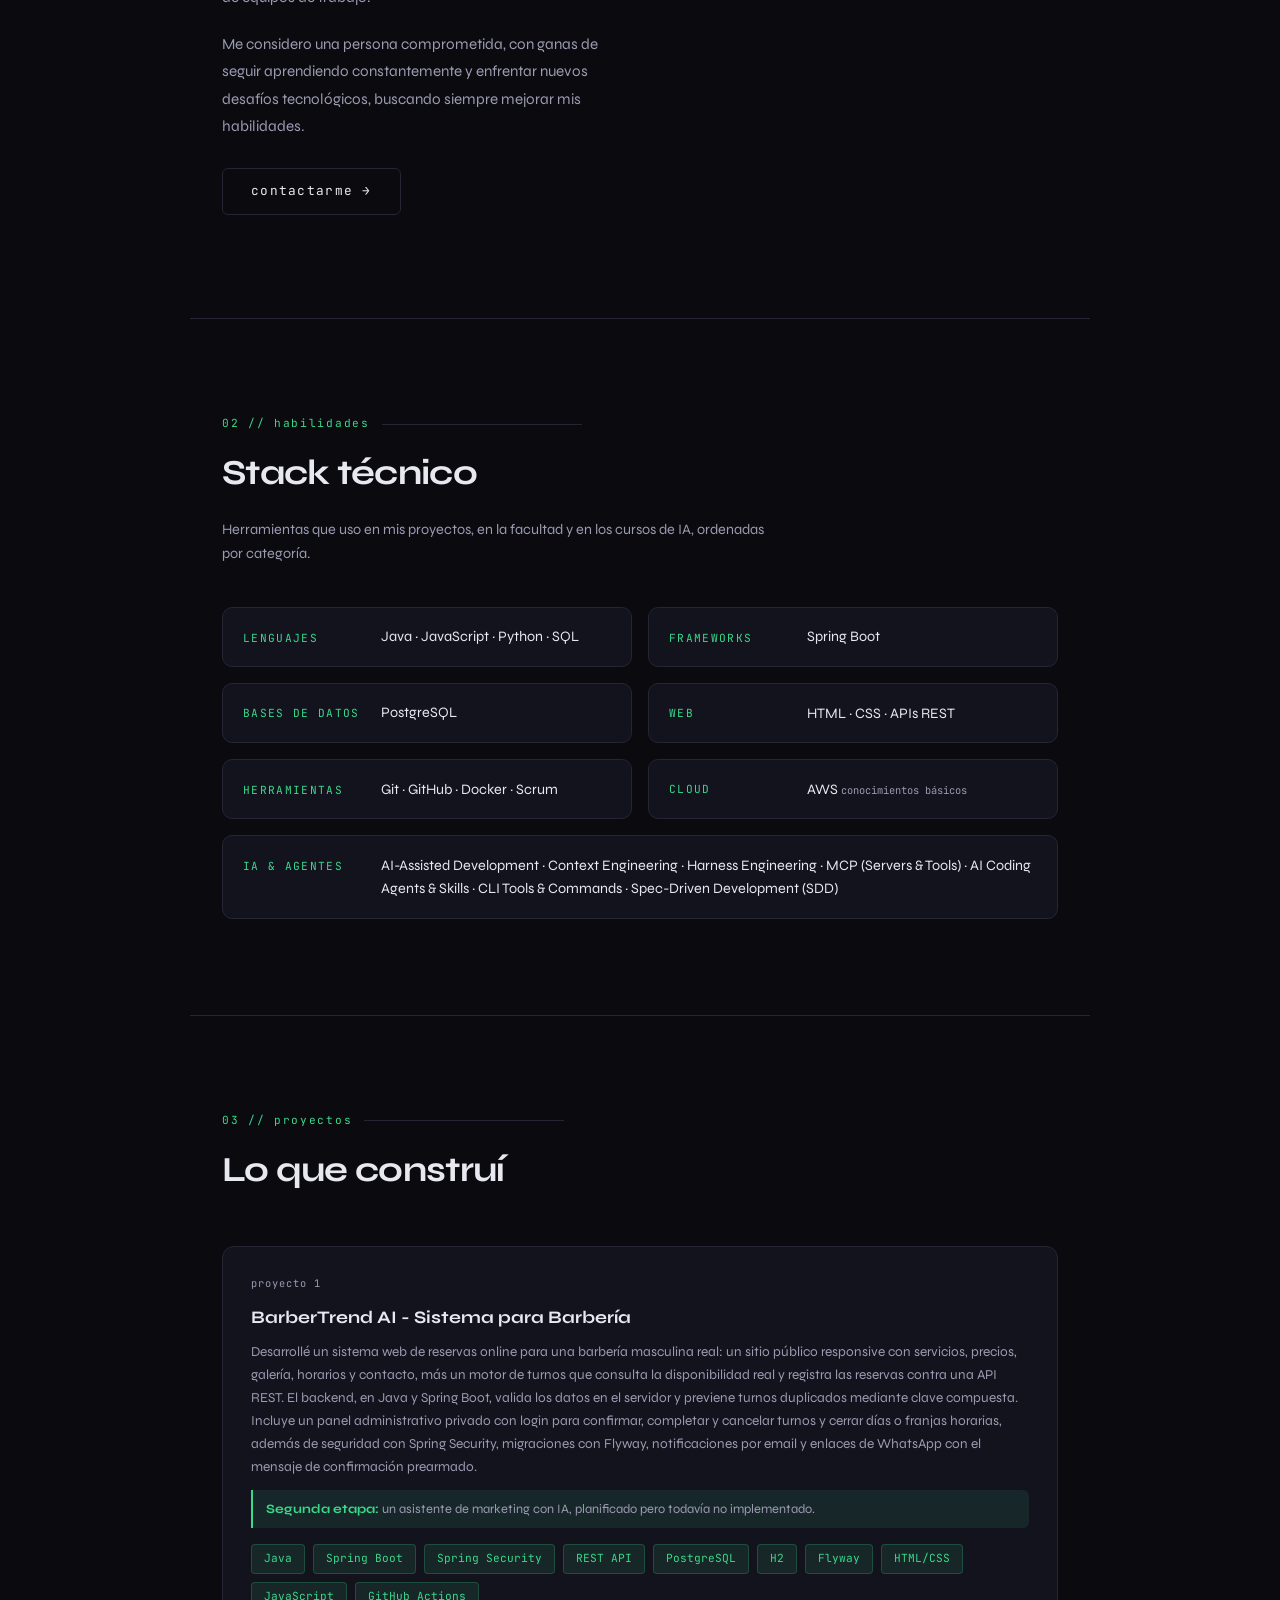
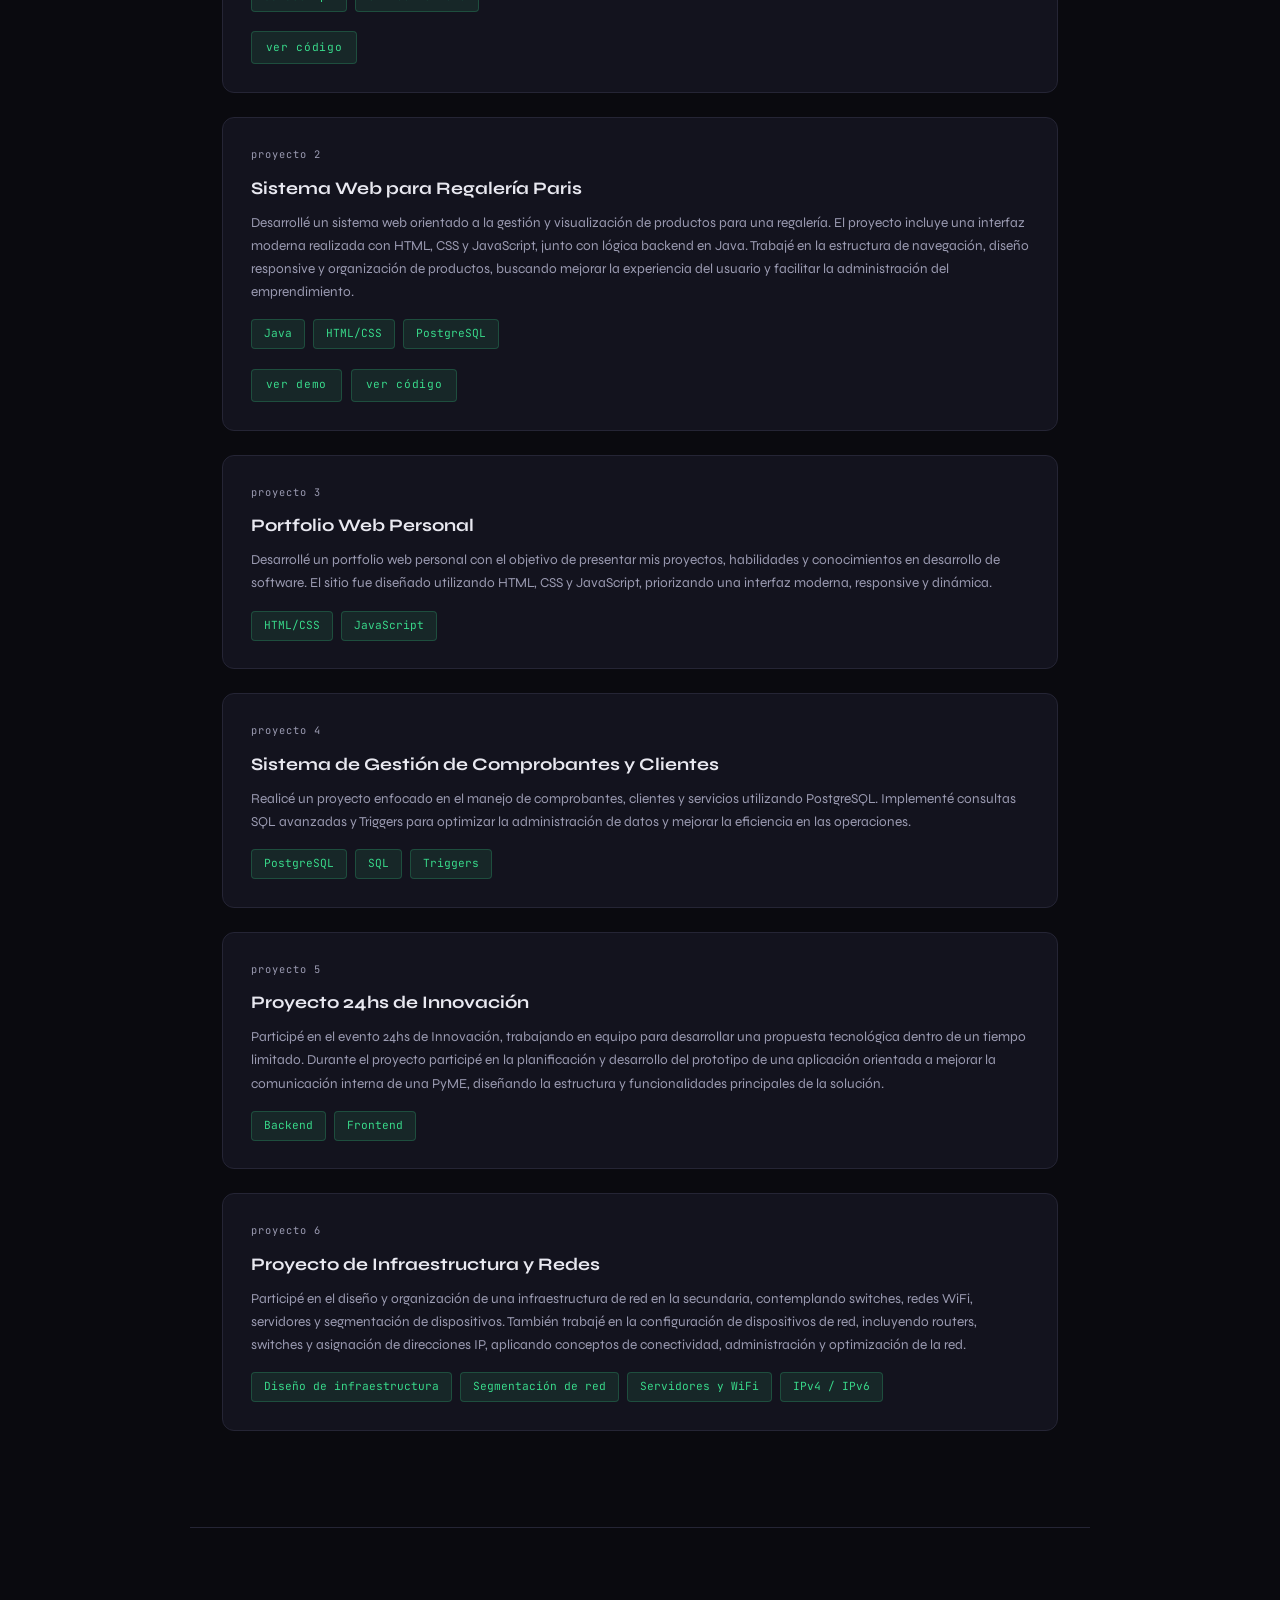
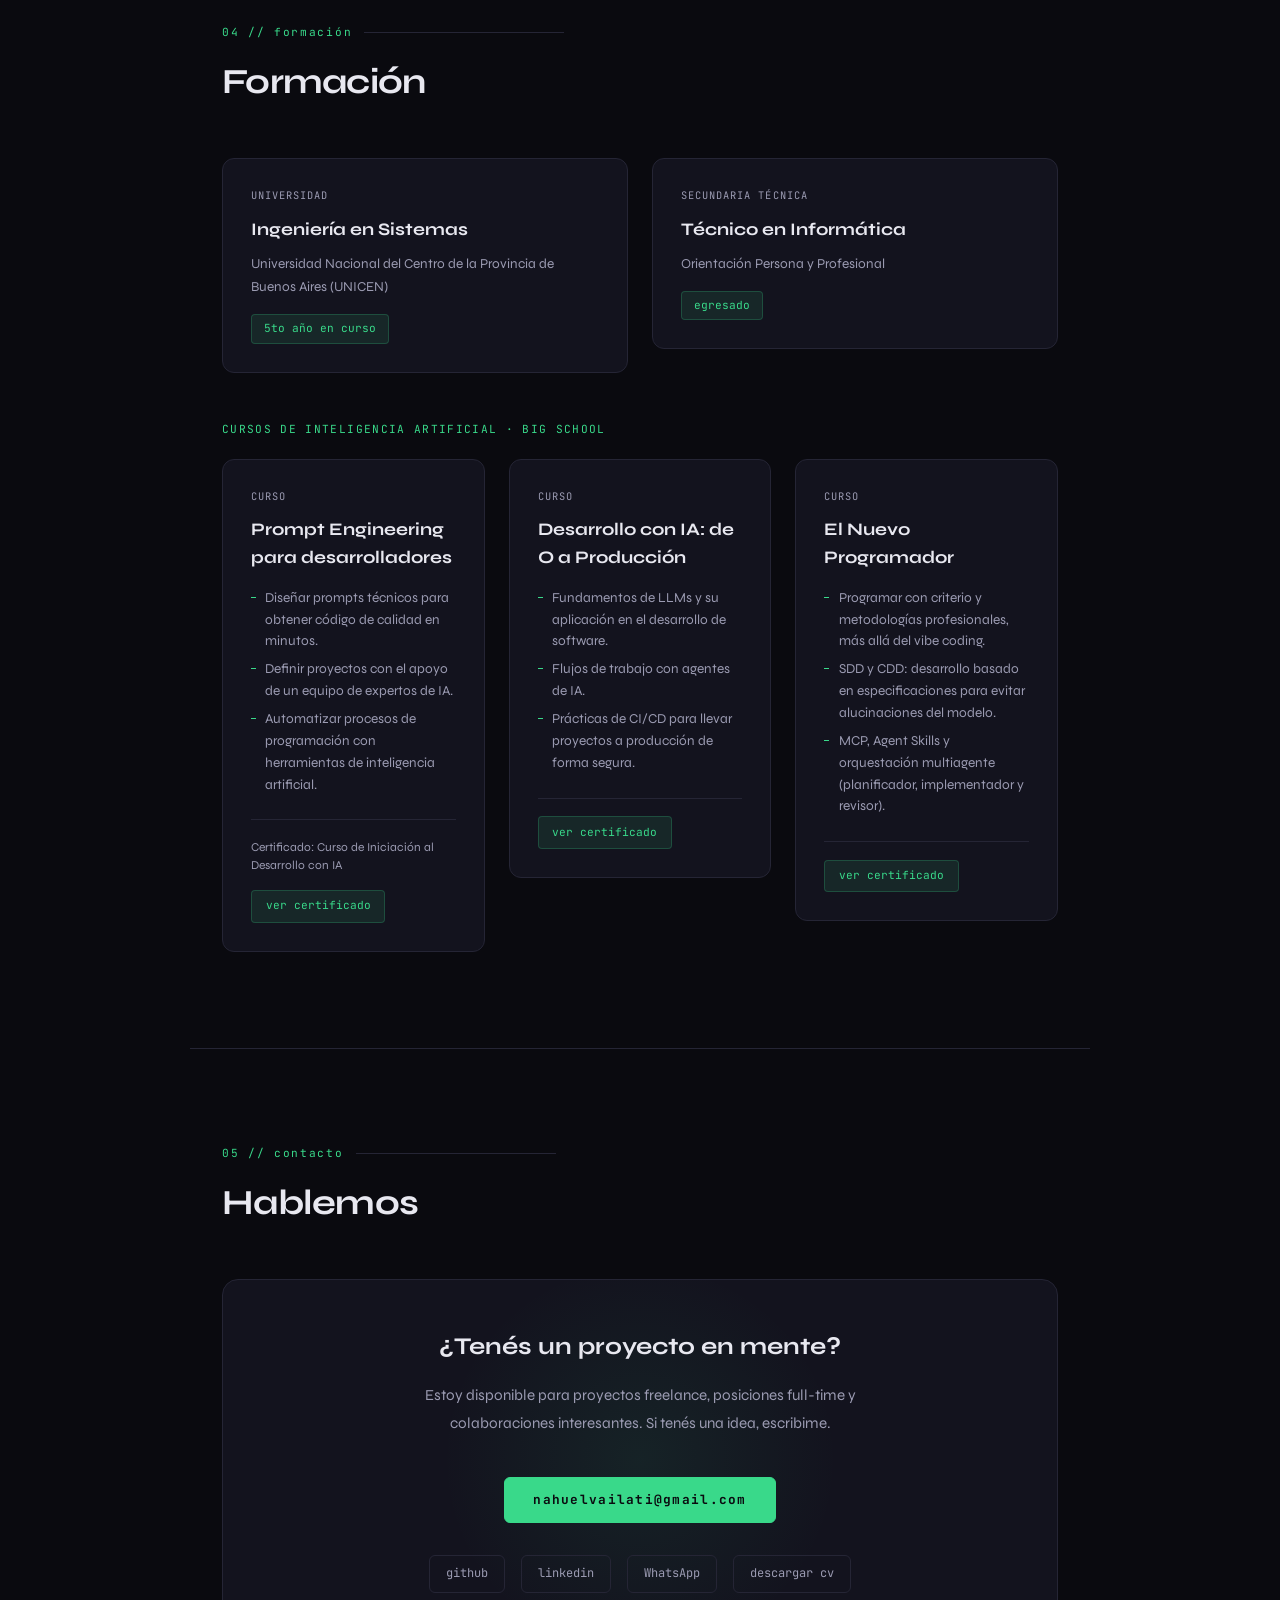
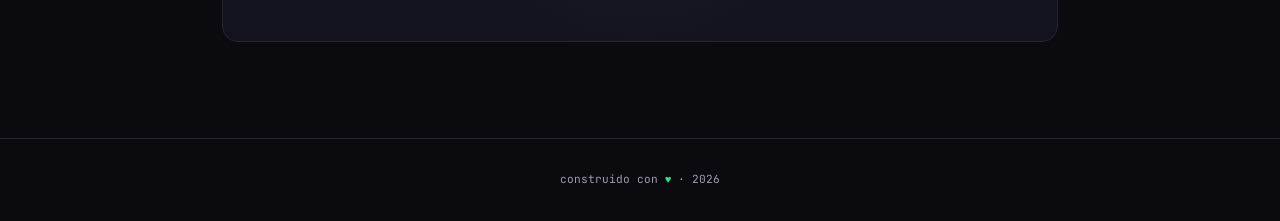
==== commit de872470: "agrega selector de idioma es-en" ====
--- a/index.html
+++ b/index.html
@@ -34,14 +34,19 @@
   <div class="logo" id="nav-logo">Nahuel Vailati</div>
   <div class="nav-links">
     <ul>
-      <li><a href="#sobre-mi">sobre_mi</a></li>
-      <li><a href="#habilidades">habilidades</a></li>
-      <li><a href="#proyectos">proyectos</a></li>
-      <li><a href="#formacion">formación</a></li>
-      <li><a href="#contacto">contacto</a></li>
+      <li><a href="#sobre-mi" data-en="about_me">sobre_mi</a></li>
+      <li><a href="#habilidades" data-en="skills">habilidades</a></li>
+      <li><a href="#proyectos" data-en="projects">proyectos</a></li>
+      <li><a href="#formacion" data-en="education">formación</a></li>
+      <li><a href="#contacto" data-en="contact">contacto</a></li>
     </ul>
     <!-- Indicador que se mueve a la sección visible -->
     <span class="nav-indicator" id="nav-indicator" aria-hidden="true"></span>
+  </div>
+  <!-- Selector de idioma: el español es el idioma base de la página -->
+  <div class="lang-switch" id="lang-switch" role="group" aria-label="Idioma de la página">
+    <button type="button" data-idioma="es" lang="es" aria-label="Español" aria-pressed="true">ES</button>
+    <button type="button" data-idioma="en" lang="en" aria-label="English" aria-pressed="false">EN</button>
   </div>
   <!-- Barra de progreso de lectura -->
   <span class="nav-progress" id="nav-progress" aria-hidden="true"><i></i></span>
@@ -51,15 +56,15 @@
 <div class="hero">
     <div class="hero-inner">
   <div class="hero-text">
-    <p class="hero-tag">disponible para proyectos</p>
+    <p class="hero-tag" data-en="available for projects">disponible para proyectos</p>
     <h1>
-      <span class="name">Hola, soy</span>
+      <span class="name" data-en="Hi, I'm">Hola, soy</span>
       <span class="role"><span class="type" data-type="Nahuel Vailati">Nahuel Vailati</span></span>
     </h1>
-    <p class="hero-desc">Estudiante de Ingeniería en Sistemas orientado al desarrollo de software y tecnologías backend. Apasionado por la programación, el aprendizaje continuo y la creación de soluciones tecnológicas.</p>
+    <p class="hero-desc" data-en="Systems Engineering student focused on software development and backend technologies. Passionate about programming, continuous learning, and building technology solutions.">Estudiante de Ingeniería en Sistemas orientado al desarrollo de software y tecnologías backend. Apasionado por la programación, el aprendizaje continuo y la creación de soluciones tecnológicas.</p>
     <div class="hero-cta">
-      <a href="#proyectos" class="btn btn-primary">ver proyectos</a>
-      <a href="#contacto" class="btn btn-ghost">escribime</a>
+      <a href="#proyectos" class="btn btn-primary" data-en="view projects">ver proyectos</a>
+      <a href="#contacto" class="btn btn-ghost" data-en="get in touch">escribime</a>
     </div>
   </div>
 
@@ -79,24 +84,24 @@
 
 <!-- SOBRE MÍ -->
 <section id="sobre-mi">
-  <p class="section-label fade-in">01 // sobre_mi</p>
-  <h2 class="fade-in"><span class="mask">¿Quién soy?</span></h2>
+  <p class="section-label fade-in" data-en="01 // about_me">01 // sobre_mi</p>
+  <h2 class="fade-in"><span class="mask" data-en="Who am I?">¿Quién soy?</span></h2>
   <div class="about-grid">
     <div class="about-text fade-in">
       <div class="status-badge"><span class="dot"></span>open to work</div>
-      <p>Soy estudiante de Ingeniería en Sistemas, apasionado por el desarrollo de software y la tecnología. Me interesa especialmente el desarrollo backend con Java y bases de datos, aunque también disfruto crear interfaces web modernas y dinámicas.</p>
-      <p>Trabajé con tecnologías como Java, Spring Boot, PostgreSQL, HTML, CSS y JavaScript, además de herramientas como Git y GitHub. También en proyectos de redes e infraestructura, realizando configuración de dispositivos y de conectividad.</p>
-      <p>Además, cuento con conocimientos en metodologías ágiles como Scrum, comprendiendo dinámicas de trabajo colaborativo, organización de tareas y desarrollo dentro de equipos de trabajo.</p>
-      <p>Me considero una persona comprometida, con ganas de seguir aprendiendo constantemente y enfrentar nuevos desafíos tecnológicos, buscando siempre mejorar mis habilidades.</p>
-      <a href="#contacto" class="btn btn-ghost about-cta">contactarme →</a>
+      <p data-en="I'm a Systems Engineering student passionate about software development and technology. I'm especially interested in backend development with Java and databases, though I also enjoy building modern, dynamic web interfaces.">Soy estudiante de Ingeniería en Sistemas, apasionado por el desarrollo de software y la tecnología. Me interesa especialmente el desarrollo backend con Java y bases de datos, aunque también disfruto crear interfaces web modernas y dinámicas.</p>
+      <p data-en="I've worked with technologies such as Java, Spring Boot, PostgreSQL, HTML, CSS, and JavaScript, as well as tools like Git and GitHub. I've also worked on networking and infrastructure projects, configuring devices and connectivity.">Trabajé con tecnologías como Java, Spring Boot, PostgreSQL, HTML, CSS y JavaScript, además de herramientas como Git y GitHub. También en proyectos de redes e infraestructura, realizando configuración de dispositivos y de conectividad.</p>
+      <p data-en="I also have knowledge of agile methodologies such as Scrum, including collaborative work dynamics, task organization, and development within teams.">Además, cuento con conocimientos en metodologías ágiles como Scrum, comprendiendo dinámicas de trabajo colaborativo, organización de tareas y desarrollo dentro de equipos de trabajo.</p>
+      <p data-en="I consider myself a committed person, eager to keep learning and take on new technological challenges, always looking to improve my skills.">Me considero una persona comprometida, con ganas de seguir aprendiendo constantemente y enfrentar nuevos desafíos tecnológicos, buscando siempre mejorar mis habilidades.</p>
+      <a href="#contacto" class="btn btn-ghost about-cta" data-en="contact me →">contactarme →</a>
     </div>
     <ul class="info-list fade-in">
-      <li><span class="key">ubicación</span><span class="val">Argentina 🇦🇷</span></li>
-      <li><span class="key">perfil</span><span class="val">junior · proyectos propios</span></li>
-      <li><span class="key">especialidad</span><span class="val">Backend Developer (Java)</span></li>
-      <li><span class="key">stack</span><span class="val">Java</span></li>
-      <li><span class="key">disponibilidad</span><span class="val">freelance / fulltime</span></li>
-      <li><span class="key">idiomas</span><span class="val">ES / EN</span></li>
+      <li><span class="key" data-en="location">ubicación</span><span class="val">Argentina 🇦🇷</span></li>
+      <li><span class="key" data-en="profile">perfil</span><span class="val" data-en="junior · own projects">junior · proyectos propios</span></li>
+      <li><span class="key" data-en="specialty">especialidad</span><span class="val">Backend Developer (Java)</span></li>
+      <li><span class="key" data-en="stack">stack</span><span class="val">Java</span></li>
+      <li><span class="key" data-en="availability">disponibilidad</span><span class="val">freelance / fulltime</span></li>
+      <li><span class="key" data-en="languages">idiomas</span><span class="val">ES / EN</span></li>
     </ul>
   </div>
 </section>
@@ -105,20 +110,20 @@
 
 <!-- HABILIDADES -->
 <section id="habilidades">
-  <p class="section-label fade-in">02 // habilidades</p>
-  <h2 class="fade-in"><span class="mask">Stack técnico</span></h2>
-  <p class="skills-intro fade-in">Herramientas que uso en mis proyectos, en la facultad y en los cursos de IA, ordenadas por categoría.</p>
+  <p class="section-label fade-in" data-en="02 // skills">02 // habilidades</p>
+  <h2 class="fade-in"><span class="mask" data-en="Tech stack">Stack técnico</span></h2>
+  <p class="skills-intro fade-in" data-en="Tools I use in my projects, at university, and in AI courses, organized by category.">Herramientas que uso en mis proyectos, en la facultad y en los cursos de IA, ordenadas por categoría.</p>
   <div class="skills-list">
     <div class="skill-group fade-in">
-      <div class="skill-group-label">lenguajes</div>
+      <div class="skill-group-label" data-en="languages">lenguajes</div>
       <div class="skill-group-items">Java · JavaScript · Python · SQL</div>
     </div>
     <div class="skill-group fade-in">
-      <div class="skill-group-label">frameworks</div>
+      <div class="skill-group-label" data-en="frameworks">frameworks</div>
       <div class="skill-group-items">Spring Boot</div>
     </div>
     <div class="skill-group fade-in">
-      <div class="skill-group-label">bases de datos</div>
+      <div class="skill-group-label" data-en="databases">bases de datos</div>
       <div class="skill-group-items">PostgreSQL</div>
     </div>
     <div class="skill-group fade-in">
@@ -126,16 +131,16 @@
       <div class="skill-group-items">HTML · CSS · APIs REST</div>
     </div>
     <div class="skill-group fade-in">
-      <div class="skill-group-label">herramientas</div>
+      <div class="skill-group-label" data-en="tools">herramientas</div>
       <div class="skill-group-items">Git · GitHub · Docker · Scrum</div>
     </div>
     <div class="skill-group fade-in">
       <div class="skill-group-label">cloud</div>
-      <div class="skill-group-items">AWS <span class="skill-group-note">conocimientos básicos</span></div>
+      <div class="skill-group-items">AWS <span class="skill-group-note" data-en="basic knowledge">conocimientos básicos</span></div>
     </div>
     <!-- Categoría destacada: ocupa el ancho completo de la grilla -->
     <div class="skill-group skill-group--wide fade-in">
-      <div class="skill-group-label">ia &amp; agentes</div>
+      <div class="skill-group-label" data-en="ai &amp; agents">ia &amp; agentes</div>
       <div class="skill-group-items"> AI-Assisted Development · Context Engineering · Harness Engineering · MCP (Servers & Tools) · AI Coding Agents & Skills · CLI Tools & Commands · Spec-Driven Development (SDD)</div>
     </div>
   </div>
@@ -145,15 +150,15 @@
 
 <!-- PROYECTOS -->
 <section id="proyectos">
-  <p class="section-label fade-in">03 // proyectos</p>
-  <h2 class="fade-in"><span class="mask">Lo que construí</span></h2>
+  <p class="section-label fade-in" data-en="03 // projects">03 // proyectos</p>
+  <h2 class="fade-in"><span class="mask" data-en="What I've built">Lo que construí</span></h2>
   <div class="projects-list">
     <!-- proyecto con enlaces: se pueden agregar más <a> dentro de .project-links -->
     <article class="project-card fade-in">
-      <div class="project-num">proyecto 1</div>
-      <h3 class="project-title">BarberTrend AI - Sistema para Barbería</h3>
-      <div class="project-desc">Desarrollé un sistema web de reservas online para una barbería masculina real: un sitio público responsive con servicios, precios, galería, horarios y contacto, más un motor de turnos que consulta la disponibilidad real y registra las reservas contra una API REST. El backend, en Java y Spring Boot, valida los datos en el servidor y previene turnos duplicados mediante clave compuesta. Incluye un panel administrativo privado con login para confirmar, completar y cancelar turnos y cerrar días o franjas horarias, además de seguridad con Spring Security, migraciones con Flyway, notificaciones por email y enlaces de WhatsApp con el mensaje de confirmación prearmado.</div>
-      <p class="project-note"><strong>Segunda etapa:</strong> un asistente de marketing con IA, planificado pero todavía no implementado.</p>
+      <div class="project-num" data-en="project 1">proyecto 1</div>
+      <h3 class="project-title" data-en="BarberTrend AI - Barbershop System">BarberTrend AI - Sistema para Barbería</h3>
+      <div class="project-desc" data-en="I built an online booking web system for a real men's barbershop: a responsive public site with services, prices, a gallery, opening hours, and contact details, plus a booking engine that checks real availability and records reservations against a REST API. The backend, built with Java and Spring Boot, validates data on the server and prevents duplicate bookings through a composite key. It includes a private admin panel with login to confirm, complete, and cancel bookings and close days or time slots, along with Spring Security, Flyway migrations, email notifications, and WhatsApp links with a pre-filled confirmation message.">Desarrollé un sistema web de reservas online para una barbería masculina real: un sitio público responsive con servicios, precios, galería, horarios y contacto, más un motor de turnos que consulta la disponibilidad real y registra las reservas contra una API REST. El backend, en Java y Spring Boot, valida los datos en el servidor y previene turnos duplicados mediante clave compuesta. Incluye un panel administrativo privado con login para confirmar, completar y cancelar turnos y cerrar días o franjas horarias, además de seguridad con Spring Security, migraciones con Flyway, notificaciones por email y enlaces de WhatsApp con el mensaje de confirmación prearmado.</div>
+      <p class="project-note"><strong data-en="Second stage:">Segunda etapa:</strong> <span data-en="an AI marketing assistant, planned but not yet implemented.">un asistente de marketing con IA, planificado pero todavía no implementado.</span></p>
       <div class="tags">
         <span class="tag">Java</span>
         <span class="tag">Spring Boot</span>
@@ -167,30 +172,30 @@
         <span class="tag">GitHub Actions</span>
       </div>
       <div class="project-links">
-        <a class="project-link" href="https://github.com/1Nahuu/barbertrend-ai" target="_blank" rel="noopener noreferrer">ver código</a>
-      </div>
-    </article>
-
-    <article class="project-card fade-in">
-      <div class="project-num">proyecto 2</div>
-      <h3 class="project-title">Sistema Web para Regalería Paris</h3>
-      <div class="project-desc">Desarrollé un sistema web orientado a la gestión y visualización de productos para una regalería. El proyecto incluye una interfaz moderna realizada con HTML, CSS y JavaScript, junto con lógica backend en Java. Trabajé en la estructura de navegación, diseño responsive y organización de productos, buscando mejorar la experiencia del usuario y facilitar la administración del emprendimiento.</div>
+        <a class="project-link" href="https://github.com/1Nahuu/barbertrend-ai" target="_blank" rel="noopener noreferrer" data-en="view code">ver código</a>
+      </div>
+    </article>
+
+    <article class="project-card fade-in">
+      <div class="project-num" data-en="project 2">proyecto 2</div>
+      <h3 class="project-title" data-en="Web System for Regalería Paris">Sistema Web para Regalería Paris</h3>
+      <div class="project-desc" data-en="I developed a web system for managing and displaying products for a gift shop. The project includes a modern interface built with HTML, CSS, and JavaScript, along with backend logic in Java. I worked on the navigation structure, responsive design, and product organization, aiming to improve the user experience and make running the business easier.">Desarrollé un sistema web orientado a la gestión y visualización de productos para una regalería. El proyecto incluye una interfaz moderna realizada con HTML, CSS y JavaScript, junto con lógica backend en Java. Trabajé en la estructura de navegación, diseño responsive y organización de productos, buscando mejorar la experiencia del usuario y facilitar la administración del emprendimiento.</div>
       <div class="tags">
         <span class="tag">Java</span>
         <span class="tag">HTML/CSS</span>
         <span class="tag">PostgreSQL</span>
       </div>
       <div class="project-links">
-        <a class="project-link" href="https://1nahuu.github.io/RegaleriaWeb/frontend/Principal.html" target="_blank" rel="noopener noreferrer">ver demo</a>
-        <a class="project-link" href="https://github.com/1Nahuu/RegaleriaWeb" target="_blank" rel="noopener noreferrer">ver código</a>
+        <a class="project-link" href="https://1nahuu.github.io/RegaleriaWeb/frontend/Principal.html" target="_blank" rel="noopener noreferrer" data-en="view demo">ver demo</a>
+        <a class="project-link" href="https://github.com/1Nahuu/RegaleriaWeb" target="_blank" rel="noopener noreferrer" data-en="view code">ver código</a>
       </div>
     </article>
 
     <!-- proyectos sin enlace: agregar .project-links cuando haya repo o demo -->
     <article class="project-card fade-in">
-      <div class="project-num">proyecto 3</div>
-      <h3 class="project-title">Portfolio Web Personal</h3>
-      <div class="project-desc">Desarrollé un portfolio web personal con el objetivo de presentar mis proyectos, habilidades y conocimientos en desarrollo de software. El sitio fue diseñado utilizando HTML, CSS y JavaScript, priorizando una interfaz moderna, responsive y dinámica.</div>
+      <div class="project-num" data-en="project 3">proyecto 3</div>
+      <h3 class="project-title" data-en="Personal Web Portfolio">Portfolio Web Personal</h3>
+      <div class="project-desc" data-en="I developed a personal web portfolio to showcase my projects, skills, and knowledge of software development. The site was designed with HTML, CSS, and JavaScript, prioritizing a modern, responsive, and dynamic interface.">Desarrollé un portfolio web personal con el objetivo de presentar mis proyectos, habilidades y conocimientos en desarrollo de software. El sitio fue diseñado utilizando HTML, CSS y JavaScript, priorizando una interfaz moderna, responsive y dinámica.</div>
       <div class="tags">
         <span class="tag">HTML/CSS</span>
         <span class="tag">JavaScript</span>
@@ -198,9 +203,9 @@
     </article>
 
     <article class="project-card fade-in">
-      <div class="project-num">proyecto 4</div>
-      <h3 class="project-title">Sistema de Gestión de Comprobantes y Clientes</h3>
-      <div class="project-desc">Realicé un proyecto enfocado en el manejo de comprobantes, clientes y servicios utilizando PostgreSQL. Implementé consultas SQL avanzadas y Triggers para optimizar la administración de datos y mejorar la eficiencia en las operaciones.</div>
+      <div class="project-num" data-en="project 4">proyecto 4</div>
+      <h3 class="project-title" data-en="Receipt and Customer Management System">Sistema de Gestión de Comprobantes y Clientes</h3>
+      <div class="project-desc" data-en="I completed a project focused on managing receipts, customers, and services using PostgreSQL. I implemented advanced SQL queries and triggers to optimize data management and improve operational efficiency.">Realicé un proyecto enfocado en el manejo de comprobantes, clientes y servicios utilizando PostgreSQL. Implementé consultas SQL avanzadas y Triggers para optimizar la administración de datos y mejorar la eficiencia en las operaciones.</div>
       <div class="tags">
         <span class="tag">PostgreSQL</span>
         <span class="tag">SQL</span>
@@ -209,9 +214,9 @@
     </article>
 
     <article class="project-card fade-in">
-      <div class="project-num">proyecto 5</div>
-      <h3 class="project-title">Proyecto 24hs de Innovación</h3>
-      <div class="project-desc">Participé en el evento 24hs de Innovación, trabajando en equipo para desarrollar una propuesta tecnológica dentro de un tiempo limitado. Durante el proyecto participé en la planificación y desarrollo del prototipo de una aplicación orientada a mejorar la comunicación interna de una PyME, diseñando la estructura y funcionalidades principales de la solución. </div>
+      <div class="project-num" data-en="project 5">proyecto 5</div>
+      <h3 class="project-title" data-en="24-Hour Innovation Project">Proyecto 24hs de Innovación</h3>
+      <div class="project-desc" data-en="I took part in the 24-Hour Innovation event, working in a team to develop a technology proposal within a limited time. During the project, I helped plan and develop the prototype of an app aimed at improving internal communication at a small business, designing the solution's structure and core features.">Participé en el evento 24hs de Innovación, trabajando en equipo para desarrollar una propuesta tecnológica dentro de un tiempo limitado. Durante el proyecto participé en la planificación y desarrollo del prototipo de una aplicación orientada a mejorar la comunicación interna de una PyME, diseñando la estructura y funcionalidades principales de la solución. </div>
       <div class="tags">
         <span class="tag">Backend</span>
         <span class="tag">Frontend</span>
@@ -219,13 +224,13 @@
     </article>
 
     <article class="project-card fade-in">
-      <div class="project-num">proyecto 6</div>
-      <h3 class="project-title">Proyecto de Infraestructura y Redes</h3>
-      <div class="project-desc">Participé en el diseño y organización de una infraestructura de red en la secundaria, contemplando switches, redes WiFi, servidores y segmentación de dispositivos. También trabajé en la configuración de dispositivos de red, incluyendo routers, switches y asignación de direcciones IP, aplicando conceptos de conectividad, administración y optimización de la red.</div>
-      <div class="tags">
-        <span class="tag">Diseño de infraestructura</span>
-        <span class="tag">Segmentación de red</span>
-        <span class="tag">Servidores y WiFi</span>
+      <div class="project-num" data-en="project 6">proyecto 6</div>
+      <h3 class="project-title" data-en="Infrastructure and Networking Project">Proyecto de Infraestructura y Redes</h3>
+      <div class="project-desc" data-en="I took part in designing and organizing a network infrastructure at my high school, including switches, Wi-Fi networks, servers, and device segmentation. I also worked on configuring network devices, including routers, switches, and IP address assignment, applying concepts of connectivity, administration, and network optimization.">Participé en el diseño y organización de una infraestructura de red en la secundaria, contemplando switches, redes WiFi, servidores y segmentación de dispositivos. También trabajé en la configuración de dispositivos de red, incluyendo routers, switches y asignación de direcciones IP, aplicando conceptos de conectividad, administración y optimización de la red.</div>
+      <div class="tags">
+        <span class="tag" data-en="Infrastructure design">Diseño de infraestructura</span>
+        <span class="tag" data-en="Network segmentation">Segmentación de red</span>
+        <span class="tag" data-en="Servers &amp; WiFi">Servidores y WiFi</span>
         <span class="tag">IPv4 / IPv6</span>
       </div>
     </article>
@@ -236,60 +241,60 @@
 
 <!-- FORMACIÓN -->
 <section id="formacion">
-  <p class="section-label fade-in">04 // formación</p>
-  <h2 class="fade-in"><span class="mask">Formación</span></h2>
+  <p class="section-label fade-in" data-en="04 // education">04 // formación</p>
+  <h2 class="fade-in"><span class="mask" data-en="Education">Formación</span></h2>
   <div class="formacion-grid">
     <article class="formacion-card fade-in">
-      <div class="formacion-kicker">universidad</div>
+      <div class="formacion-kicker" data-en="university">universidad</div>
       <h3 class="formacion-title">Ingeniería en Sistemas</h3>
       <div class="formacion-place">Universidad Nacional del Centro de la Provincia de Buenos Aires (UNICEN)</div>
-      <div class="formacion-note">5to año en curso</div>
-    </article>
-    <article class="formacion-card fade-in">
-      <div class="formacion-kicker">secundaria técnica</div>
+      <div class="formacion-note" data-en="5th year in progress">5to año en curso</div>
+    </article>
+    <article class="formacion-card fade-in">
+      <div class="formacion-kicker" data-en="technical high school">secundaria técnica</div>
       <h3 class="formacion-title">Técnico en Informática</h3>
       <div class="formacion-place">Orientación Persona y Profesional</div>
-      <div class="formacion-note">egresado</div>
-    </article>
-  </div>
-
-  <p class="formacion-subtitulo fade-in">Cursos de inteligencia artificial · BIG School</p>
+      <div class="formacion-note" data-en="graduated">egresado</div>
+    </article>
+  </div>
+
+  <p class="formacion-subtitulo fade-in" data-en="Artificial intelligence courses · BIG School">Cursos de inteligencia artificial · BIG School</p>
   <div class="formacion-grid">
     <article class="formacion-card fade-in">
-      <div class="formacion-kicker">curso</div>
+      <div class="formacion-kicker" data-en="course">curso</div>
       <h3 class="formacion-title">Prompt Engineering para desarrolladores</h3>
       <ul class="curso-temas">
-        <li>Diseñar prompts técnicos para obtener código de calidad en minutos.</li>
-        <li>Definir proyectos con el apoyo de un equipo de expertos de IA.</li>
-        <li>Automatizar procesos de programación con herramientas de inteligencia artificial.</li>
+        <li data-en="Design technical prompts to get quality code in minutes.">Diseñar prompts técnicos para obtener código de calidad en minutos.</li>
+        <li data-en="Define projects with the support of a team of AI experts.">Definir proyectos con el apoyo de un equipo de expertos de IA.</li>
+        <li data-en="Automate programming processes with artificial intelligence tools.">Automatizar procesos de programación con herramientas de inteligencia artificial.</li>
       </ul>
       <div class="formacion-meta">
-        <span class="formacion-cert">Certificado: Curso de Iniciación al Desarrollo con IA</span>
-        <a class="curso-link" href="certificados/1760024408730.jpg" target="_blank" rel="noopener noreferrer">ver certificado</a>
-      </div>
-    </article>
-    <article class="formacion-card fade-in">
-      <div class="formacion-kicker">curso</div>
+        <span class="formacion-cert" data-en="Certificate: Curso de Iniciación al Desarrollo con IA">Certificado: Curso de Iniciación al Desarrollo con IA</span>
+        <a class="curso-link" href="certificados/1760024408730.jpg" target="_blank" rel="noopener noreferrer" data-en="view certificate">ver certificado</a>
+      </div>
+    </article>
+    <article class="formacion-card fade-in">
+      <div class="formacion-kicker" data-en="course">curso</div>
       <h3 class="formacion-title">Desarrollo con IA: de O a Producción</h3>
       <ul class="curso-temas">
-        <li>Fundamentos de LLMs y su aplicación en el desarrollo de software.</li>
-        <li>Flujos de trabajo con agentes de IA.</li>
-        <li>Prácticas de CI/CD para llevar proyectos a producción de forma segura.</li>
+        <li data-en="Fundamentals of LLMs and their application in software development.">Fundamentos de LLMs y su aplicación en el desarrollo de software.</li>
+        <li data-en="Workflows with AI agents.">Flujos de trabajo con agentes de IA.</li>
+        <li data-en="CI/CD practices to take projects to production safely.">Prácticas de CI/CD para llevar proyectos a producción de forma segura.</li>
       </ul>
       <div class="formacion-meta">
-        <a class="curso-link" href="certificados/Certificado-Nahuel-Vailati-t332qt3b_page-0001.jpg" target="_blank" rel="noopener noreferrer">ver certificado</a>
-      </div>
-    </article>
-    <article class="formacion-card fade-in">
-      <div class="formacion-kicker">curso</div>
+        <a class="curso-link" href="certificados/Certificado-Nahuel-Vailati-t332qt3b_page-0001.jpg" target="_blank" rel="noopener noreferrer" data-en="view certificate">ver certificado</a>
+      </div>
+    </article>
+    <article class="formacion-card fade-in">
+      <div class="formacion-kicker" data-en="course">curso</div>
       <h3 class="formacion-title">El Nuevo Programador</h3>
       <ul class="curso-temas">
-        <li>Programar con criterio y metodologías profesionales, más allá del vibe coding.</li>
-        <li>SDD y CDD: desarrollo basado en especificaciones para evitar alucinaciones del modelo.</li>
-        <li>MCP, Agent Skills y orquestación multiagente (planificador, implementador y revisor).</li>
+        <li data-en="Programming with judgment and professional methodologies, beyond vibe coding.">Programar con criterio y metodologías profesionales, más allá del vibe coding.</li>
+        <li data-en="SDD and CDD: specification-driven development to avoid model hallucinations.">SDD y CDD: desarrollo basado en especificaciones para evitar alucinaciones del modelo.</li>
+        <li data-en="MCP, Agent Skills, and multi-agent orchestration (planner, implementer, and reviewer).">MCP, Agent Skills y orquestación multiagente (planificador, implementador y revisor).</li>
       </ul>
       <div class="formacion-meta">
-        <a class="curso-link" href="certificados/Certificado-Nahuel-Vailati-cd7ebo4b_page-0001.jpg" target="_blank" rel="noopener noreferrer">ver certificado</a>
+        <a class="curso-link" href="certificados/Certificado-Nahuel-Vailati-cd7ebo4b_page-0001.jpg" target="_blank" rel="noopener noreferrer" data-en="view certificate">ver certificado</a>
       </div>
     </article>
   </div>
@@ -299,23 +304,23 @@
 
 <!-- CONTACTO -->
 <section id="contacto">
-  <p class="section-label fade-in">05 // contacto</p>
-  <h2 class="fade-in"><span class="mask">Hablemos</span></h2>
+  <p class="section-label fade-in" data-en="05 // contact">05 // contacto</p>
+  <h2 class="fade-in"><span class="mask" data-en="Let's talk">Hablemos</span></h2>
   <div class="contact-inner fade-in">
-    <h3 class="contact-title">¿Tenés un proyecto en mente?</h3>
-    <p class="contact-text">Estoy disponible para proyectos freelance, posiciones full-time y colaboraciones interesantes. Si tenés una idea, escribime.</p>
+    <h3 class="contact-title" data-en="Do you have a project in mind?">¿Tenés un proyecto en mente?</h3>
+    <p class="contact-text" data-en="I'm available for freelance projects, full-time positions, and interesting collaborations. If you have an idea, get in touch.">Estoy disponible para proyectos freelance, posiciones full-time y colaboraciones interesantes. Si tenés una idea, escribime.</p>
     <a href="mailto:nahuelvailati@gmail.com" class="btn btn-primary contact-email">nahuelvailati@gmail.com</a>
     <div class="contact-links">
       <a href="https://github.com/1Nahuu" target="_blank" rel="noopener noreferrer" class="contact-link">github</a>
       <a href="https://www.linkedin.com/in/nahuel-vailati-706a27226/" target="_blank" rel="noopener noreferrer" class="contact-link">linkedin</a>
       <a href="https://wa.link/9pmgxb" target="_blank" rel="noopener noreferrer" class="contact-link">WhatsApp</a>
-      <a href="CV_Nahuel_Vailati_.6f.pdf" download="CV Nahuel Vailati.pdf" class="contact-link">descargar cv</a>
+      <a href="CV_Nahuel_Vailati_.6f.pdf" download="CV Nahuel Vailati.pdf" class="contact-link" data-en="download cv">descargar cv</a>
     </div>
   </div>
 </section>
 
 <footer>
-  construido con <span>♥</span> · 2026
+  <span class="footer-text" data-en="built with">construido con</span> <span class="heart">♥</span> · 2026
 </footer>
 
 <script src="app.js"></script>
--- a/style.css
+++ b/style.css
@@ -33,8 +33,14 @@
 nav ul a:hover{color:var(--accent)}
 :focus-visible{outline:2px solid var(--accent);outline-offset:3px;border-radius:2px}
 /* El logo se oculta con una clase que agrega el script, no con estilos en el HTML */
-#nav-logo{opacity:1;transform:translateY(0);transition:opacity 0.5s ease,transform 0.5s ease}
+#nav-logo{opacity:1;transform:translateY(0);flex-shrink:0;white-space:nowrap;transition:opacity 0.5s ease,transform 0.5s ease}
 #nav-logo.is-top{opacity:0;transform:translateY(-20px)}
+/* Selector de idioma: dos botones dentro del nav */
+.lang-switch{display:flex;align-items:center;gap:0.15rem;flex-shrink:0;padding:0.15rem;border:1px solid var(--border);border-radius:6px;background:var(--bg2)}
+.lang-switch button{display:inline-flex;align-items:center;justify-content:center;min-width:2rem;min-height:1.75rem;padding:0.25rem 0.5rem;border:0;border-radius:4px;background:transparent;color:var(--muted);font-family:'JetBrains Mono',monospace;font-size:0.65rem;letter-spacing:0.08em;line-height:1;cursor:pointer;transition:color 0.2s,background-color 0.2s}
+.lang-switch button:hover{color:var(--accent)}
+.lang-switch button[aria-pressed="true"]{background:var(--accent-soft);color:var(--accent);font-weight:700}
+.lang-switch button:focus-visible{outline-offset:1px}
 
 /* HERO */
 .hero{min-height:100vh;min-height:100svh;display:flex;align-items:center;padding:6rem 2rem 4rem;position:relative;overflow:hidden}
@@ -134,7 +140,7 @@
 
 /* FOOTER */
 footer{border-top:1px solid var(--border);padding:2rem;text-align:center;font-family:'JetBrains Mono',monospace;font-size:0.7rem;color:var(--muted)}
-footer span{color:var(--accent)}
+footer .heart{color:var(--accent)}
 
 /* DIVIDER */
 .full-divider{width:100%;height:1px;background:var(--border);max-width:900px;margin:0 auto}
@@ -295,13 +301,20 @@
 @keyframes travel{from{transform:translateY(-100%)}to{transform:translateY(100%)}}
 
 /* Latido del corazón del pie de página */
-footer span{display:inline-block;animation:beat 2.2s var(--ease-io) infinite}
+footer .heart{display:inline-block;animation:beat 2.2s var(--ease-io) infinite}
 @keyframes beat{0%,100%{scale:1}18%{scale:1.25}32%{scale:1}46%{scale:1.15}}
 
 /* RESPONSIVE */
 @media(max-width:900px){
+  nav{padding:1rem 1.25rem}
+  nav ul{gap:1.15rem}
   .hero-inner{gap:2rem}
   .hero-image-frame{width:180px;height:245px}
+}
+@media(max-width:740px){
+  nav{padding:1rem 1rem}
+  nav ul{gap:0.6rem}
+  nav ul a{font-size:0.75rem}
 }
 @media(max-width:680px){
   nav ul{display:none}
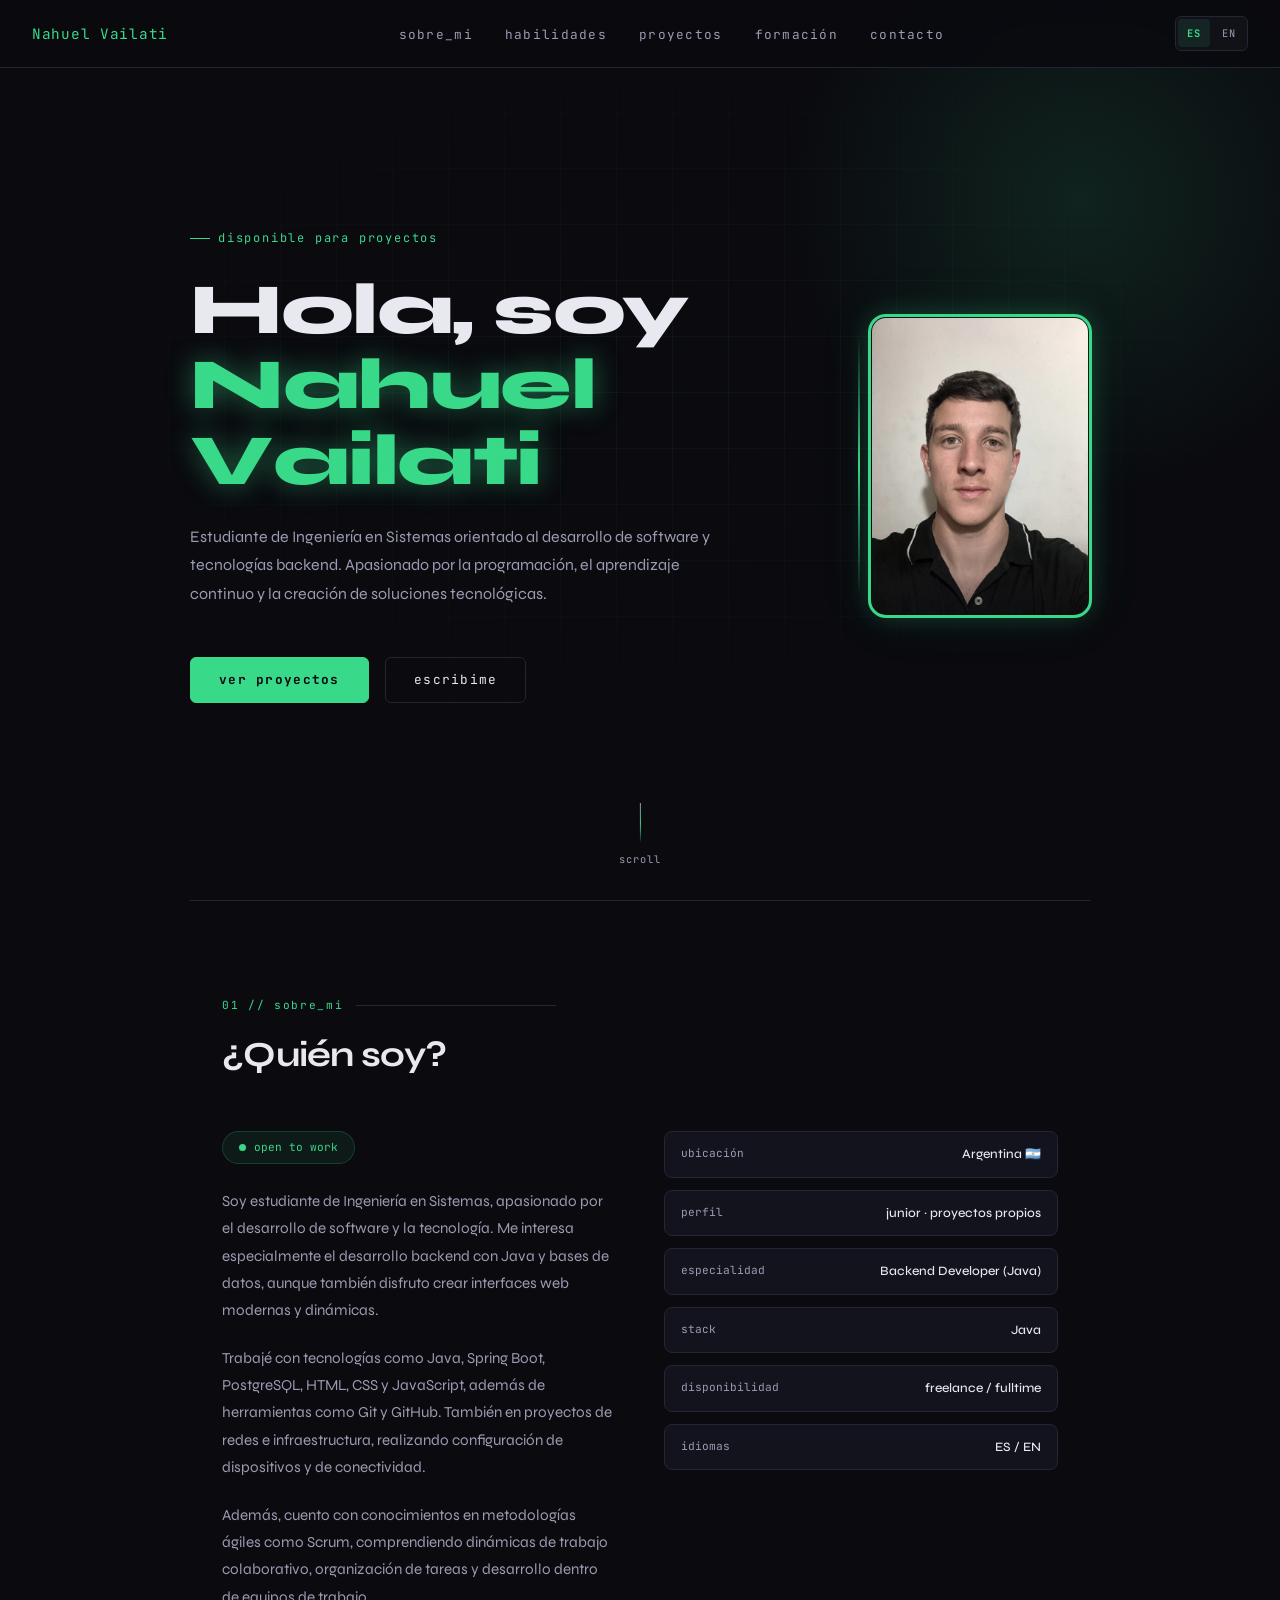
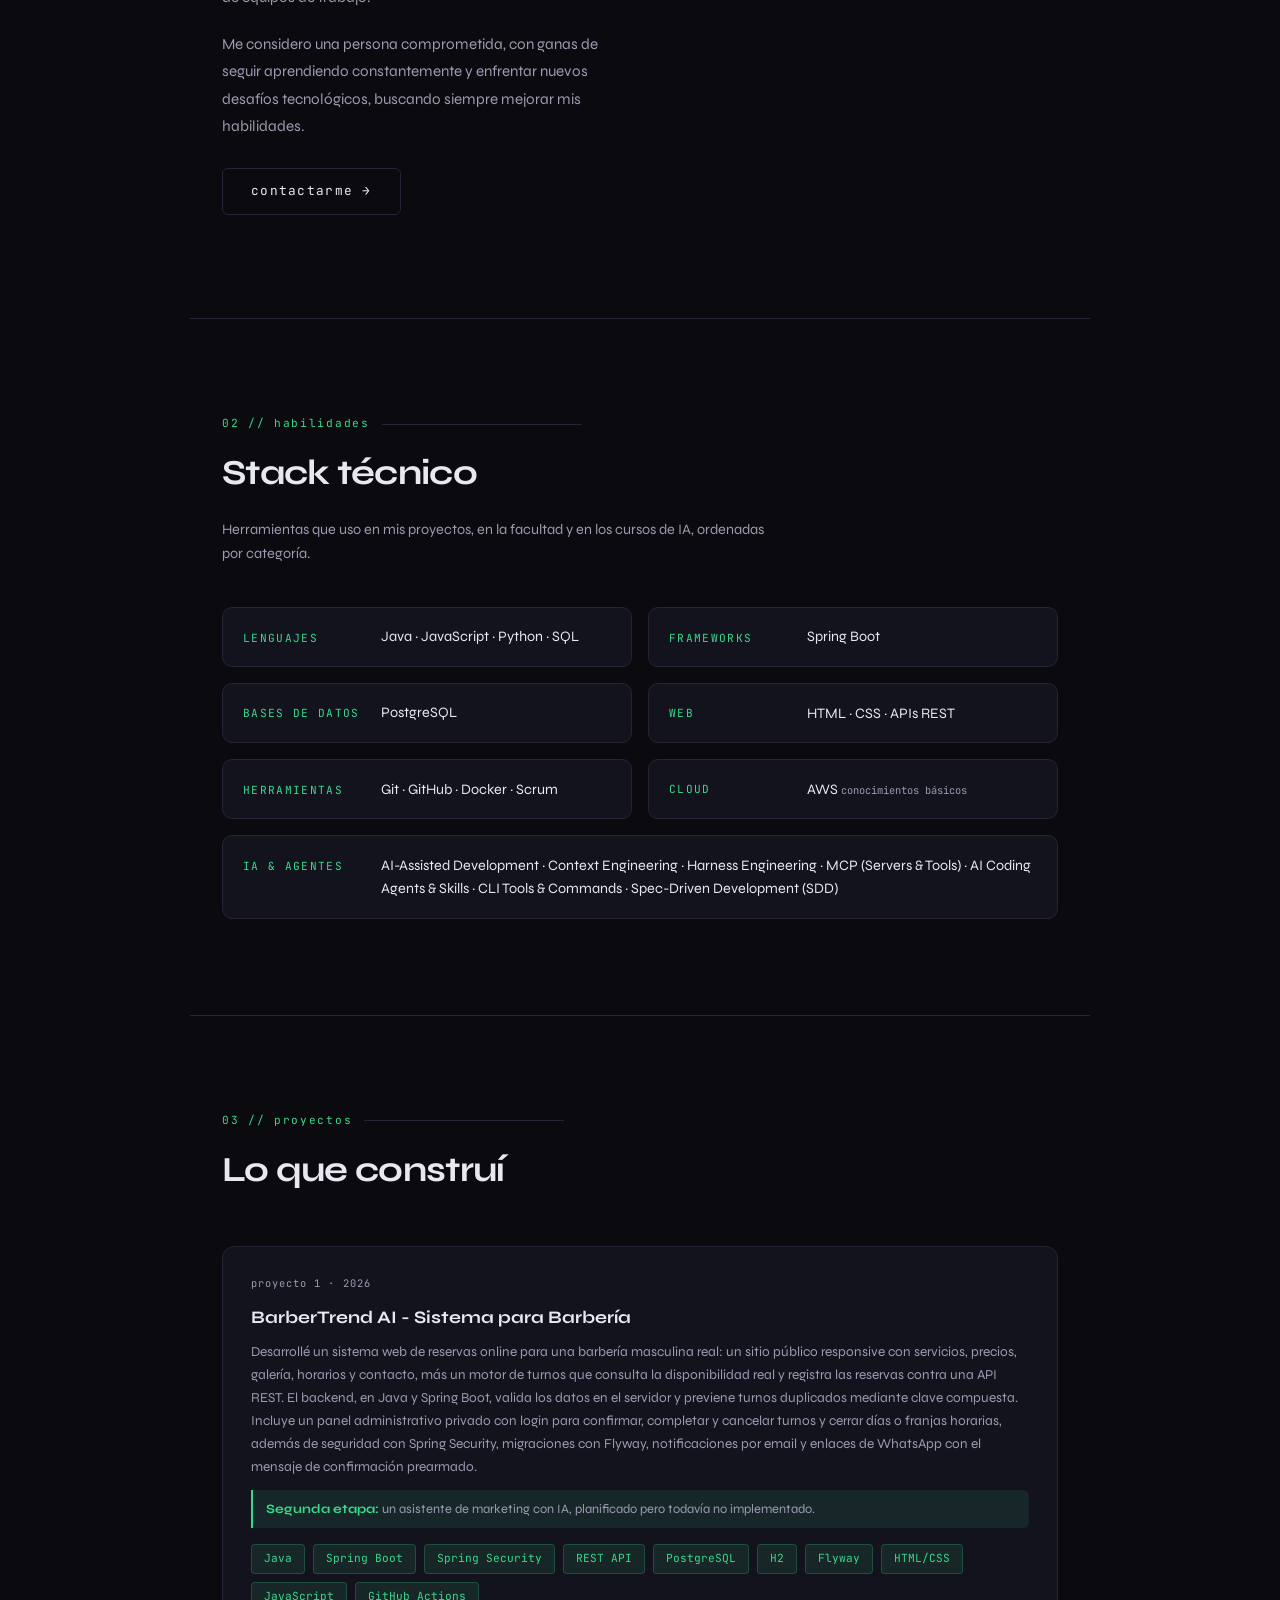
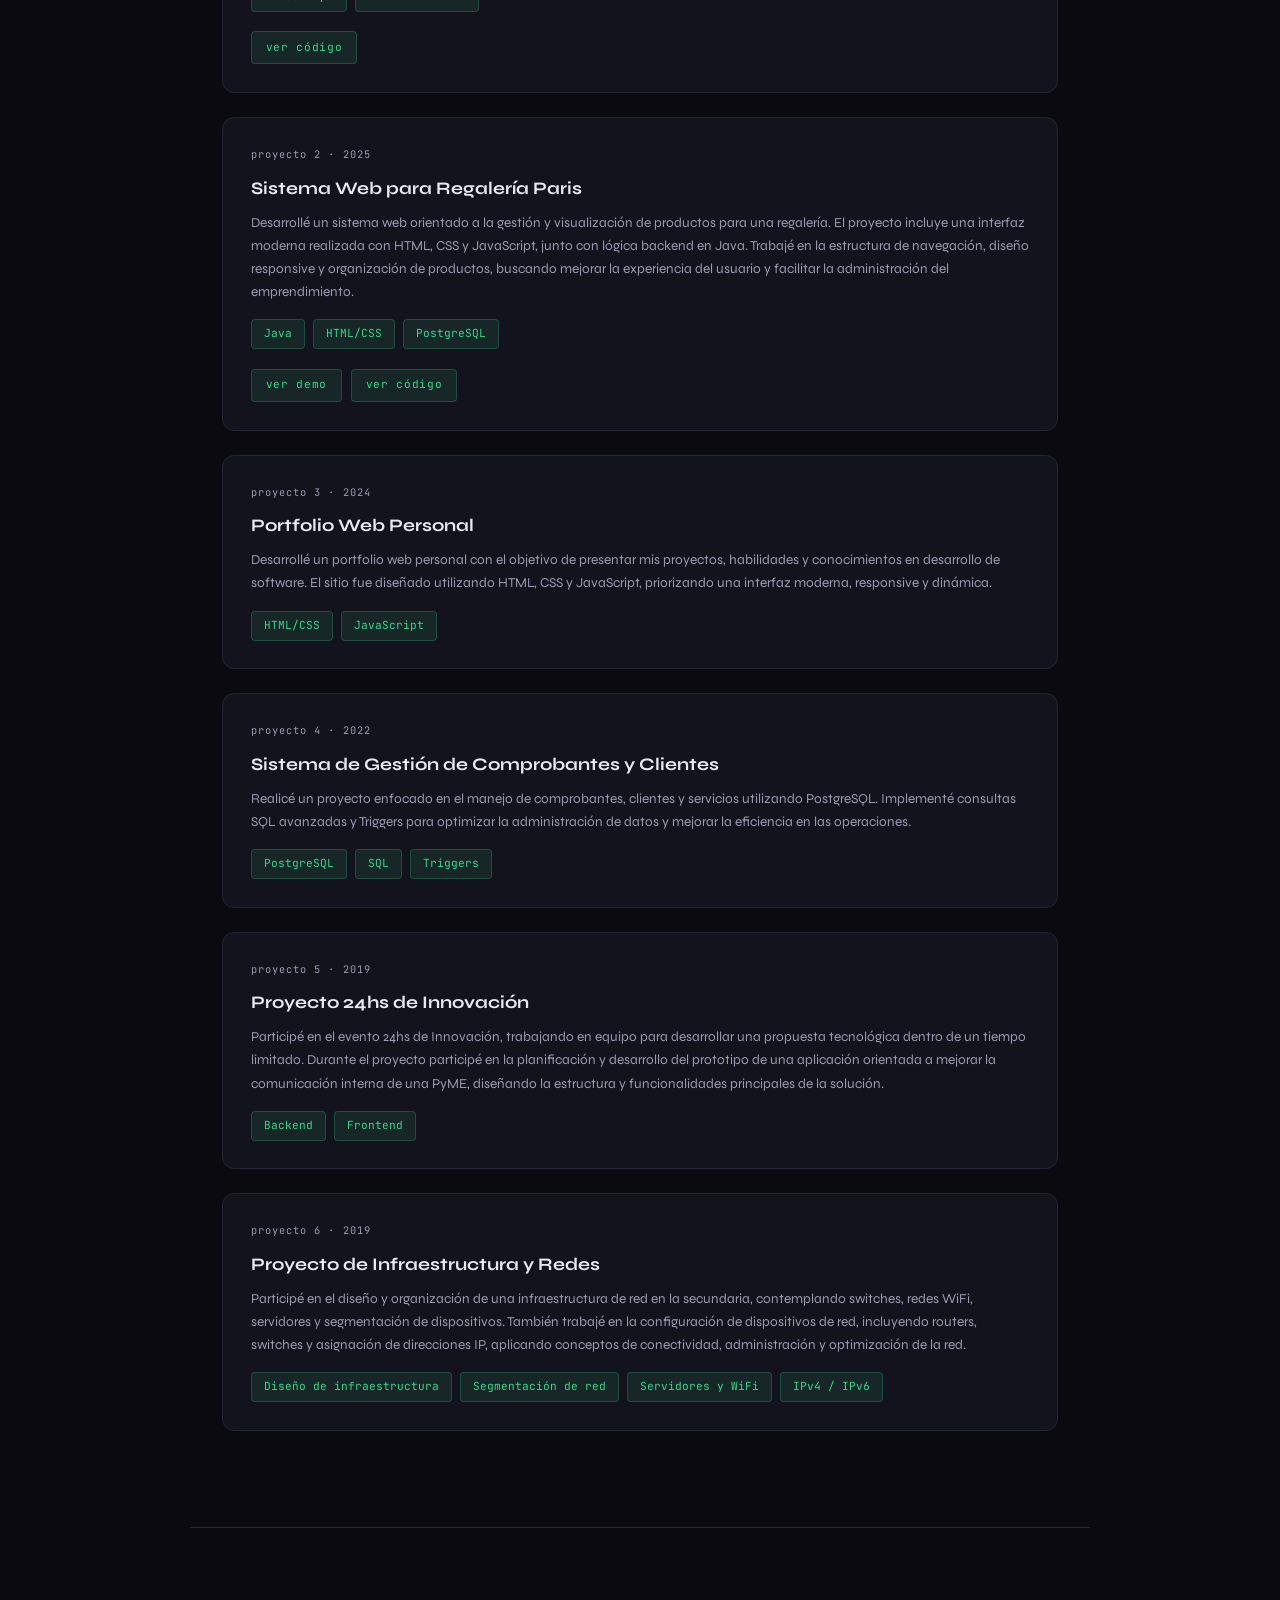
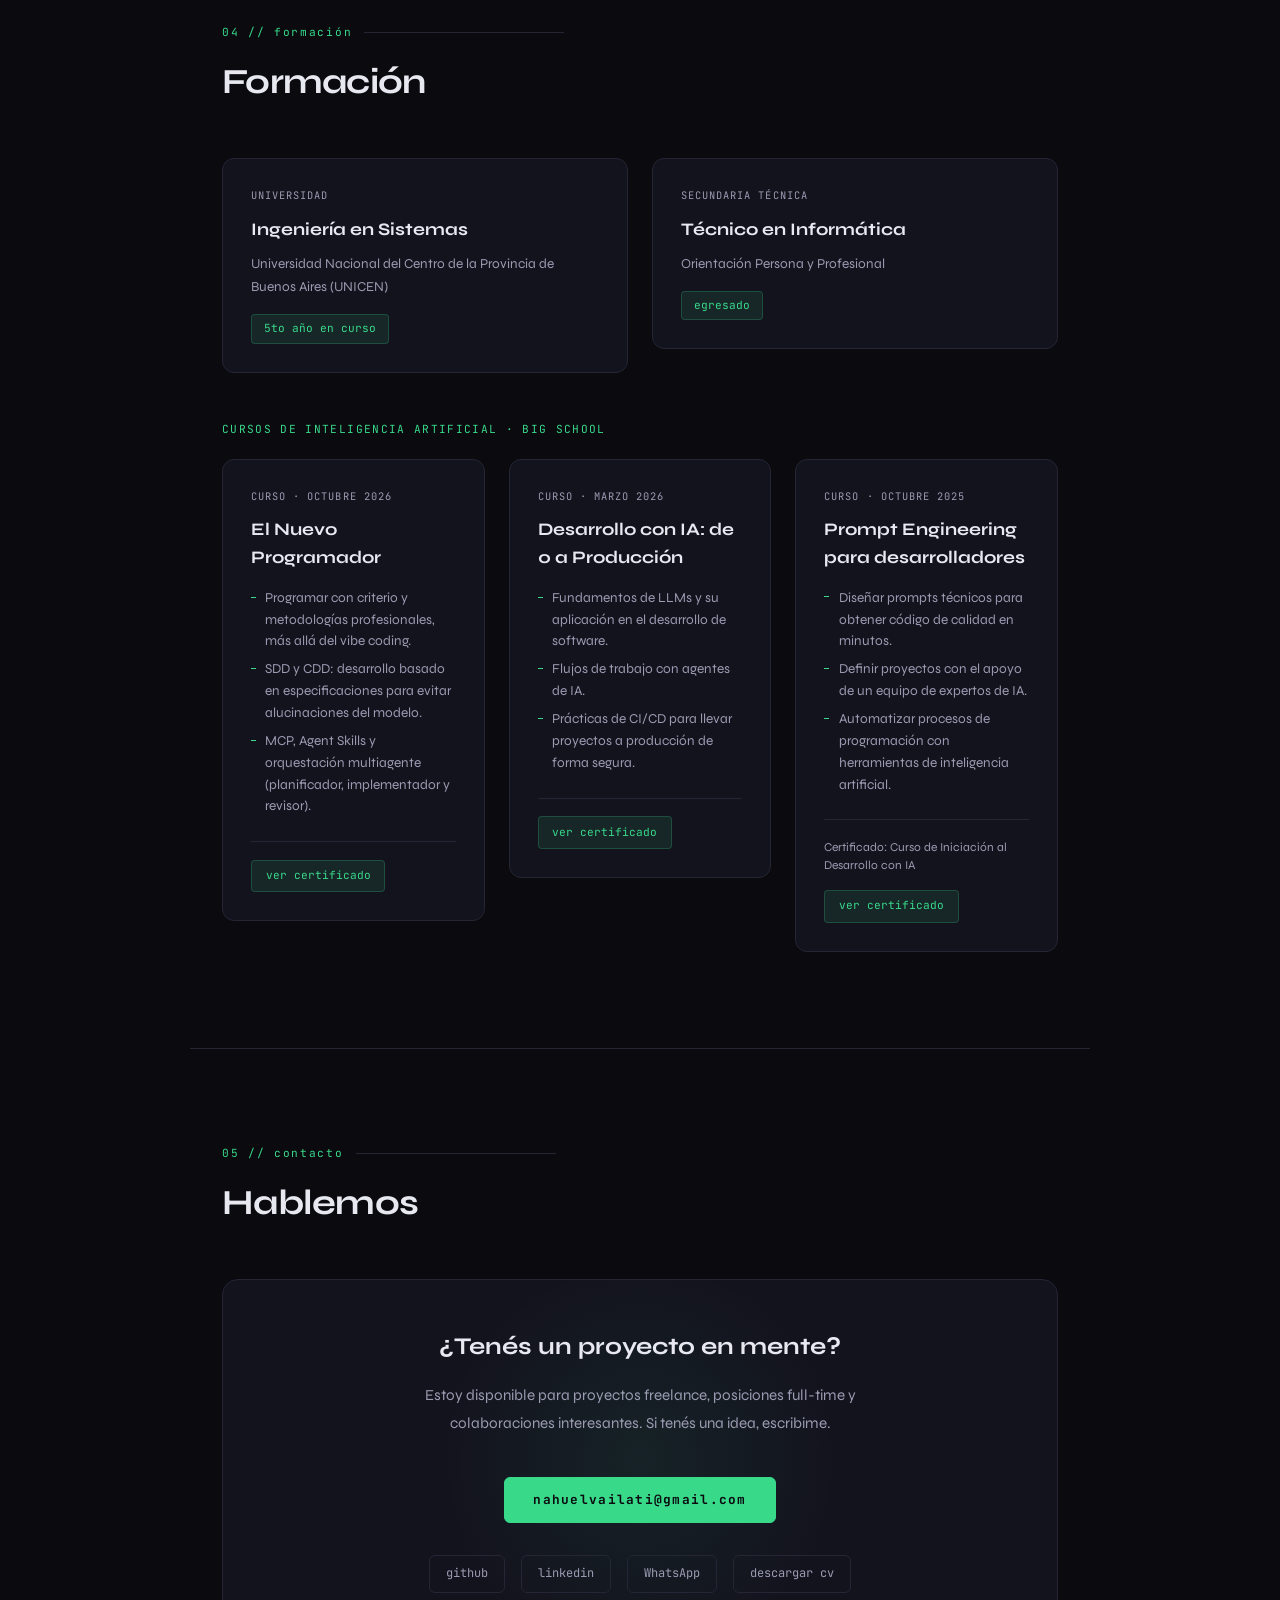
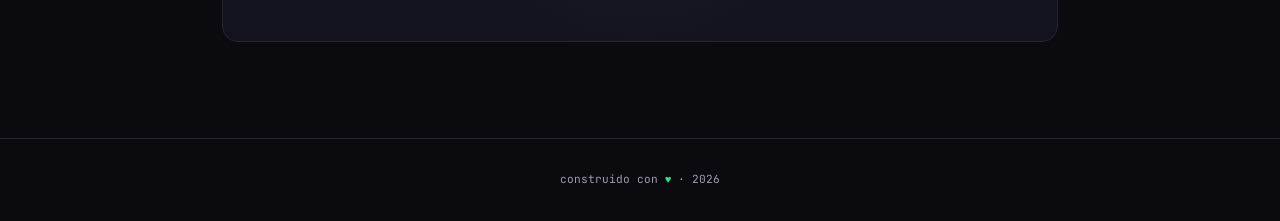
==== commit c625ece0: "agrega fechas a cursos y proyectos" ====
--- a/index.html
+++ b/index.html
@@ -155,7 +155,7 @@
   <div class="projects-list">
     <!-- proyecto con enlaces: se pueden agregar más <a> dentro de .project-links -->
     <article class="project-card fade-in">
-      <div class="project-num" data-en="project 1">proyecto 1</div>
+      <div class="project-num" data-en="project 1 · 2026">proyecto 1 · 2026</div>
       <h3 class="project-title" data-en="BarberTrend AI - Barbershop System">BarberTrend AI - Sistema para Barbería</h3>
       <div class="project-desc" data-en="I built an online booking web system for a real men's barbershop: a responsive public site with services, prices, a gallery, opening hours, and contact details, plus a booking engine that checks real availability and records reservations against a REST API. The backend, built with Java and Spring Boot, validates data on the server and prevents duplicate bookings through a composite key. It includes a private admin panel with login to confirm, complete, and cancel bookings and close days or time slots, along with Spring Security, Flyway migrations, email notifications, and WhatsApp links with a pre-filled confirmation message.">Desarrollé un sistema web de reservas online para una barbería masculina real: un sitio público responsive con servicios, precios, galería, horarios y contacto, más un motor de turnos que consulta la disponibilidad real y registra las reservas contra una API REST. El backend, en Java y Spring Boot, valida los datos en el servidor y previene turnos duplicados mediante clave compuesta. Incluye un panel administrativo privado con login para confirmar, completar y cancelar turnos y cerrar días o franjas horarias, además de seguridad con Spring Security, migraciones con Flyway, notificaciones por email y enlaces de WhatsApp con el mensaje de confirmación prearmado.</div>
       <p class="project-note"><strong data-en="Second stage:">Segunda etapa:</strong> <span data-en="an AI marketing assistant, planned but not yet implemented.">un asistente de marketing con IA, planificado pero todavía no implementado.</span></p>
@@ -177,7 +177,7 @@
     </article>
 
     <article class="project-card fade-in">
-      <div class="project-num" data-en="project 2">proyecto 2</div>
+      <div class="project-num" data-en="project 2 · 2025">proyecto 2 · 2025</div>
       <h3 class="project-title" data-en="Web System for Regalería Paris">Sistema Web para Regalería Paris</h3>
       <div class="project-desc" data-en="I developed a web system for managing and displaying products for a gift shop. The project includes a modern interface built with HTML, CSS, and JavaScript, along with backend logic in Java. I worked on the navigation structure, responsive design, and product organization, aiming to improve the user experience and make running the business easier.">Desarrollé un sistema web orientado a la gestión y visualización de productos para una regalería. El proyecto incluye una interfaz moderna realizada con HTML, CSS y JavaScript, junto con lógica backend en Java. Trabajé en la estructura de navegación, diseño responsive y organización de productos, buscando mejorar la experiencia del usuario y facilitar la administración del emprendimiento.</div>
       <div class="tags">
@@ -193,7 +193,7 @@
 
     <!-- proyectos sin enlace: agregar .project-links cuando haya repo o demo -->
     <article class="project-card fade-in">
-      <div class="project-num" data-en="project 3">proyecto 3</div>
+      <div class="project-num" data-en="project 3 · 2024">proyecto 3 · 2024</div>
       <h3 class="project-title" data-en="Personal Web Portfolio">Portfolio Web Personal</h3>
       <div class="project-desc" data-en="I developed a personal web portfolio to showcase my projects, skills, and knowledge of software development. The site was designed with HTML, CSS, and JavaScript, prioritizing a modern, responsive, and dynamic interface.">Desarrollé un portfolio web personal con el objetivo de presentar mis proyectos, habilidades y conocimientos en desarrollo de software. El sitio fue diseñado utilizando HTML, CSS y JavaScript, priorizando una interfaz moderna, responsive y dinámica.</div>
       <div class="tags">
@@ -203,7 +203,7 @@
     </article>
 
     <article class="project-card fade-in">
-      <div class="project-num" data-en="project 4">proyecto 4</div>
+      <div class="project-num" data-en="project 4 · 2022">proyecto 4 · 2022</div>
       <h3 class="project-title" data-en="Receipt and Customer Management System">Sistema de Gestión de Comprobantes y Clientes</h3>
       <div class="project-desc" data-en="I completed a project focused on managing receipts, customers, and services using PostgreSQL. I implemented advanced SQL queries and triggers to optimize data management and improve operational efficiency.">Realicé un proyecto enfocado en el manejo de comprobantes, clientes y servicios utilizando PostgreSQL. Implementé consultas SQL avanzadas y Triggers para optimizar la administración de datos y mejorar la eficiencia en las operaciones.</div>
       <div class="tags">
@@ -214,7 +214,7 @@
     </article>
 
     <article class="project-card fade-in">
-      <div class="project-num" data-en="project 5">proyecto 5</div>
+      <div class="project-num" data-en="project 5 · 2019">proyecto 5 · 2019</div>
       <h3 class="project-title" data-en="24-Hour Innovation Project">Proyecto 24hs de Innovación</h3>
       <div class="project-desc" data-en="I took part in the 24-Hour Innovation event, working in a team to develop a technology proposal within a limited time. During the project, I helped plan and develop the prototype of an app aimed at improving internal communication at a small business, designing the solution's structure and core features.">Participé en el evento 24hs de Innovación, trabajando en equipo para desarrollar una propuesta tecnológica dentro de un tiempo limitado. Durante el proyecto participé en la planificación y desarrollo del prototipo de una aplicación orientada a mejorar la comunicación interna de una PyME, diseñando la estructura y funcionalidades principales de la solución. </div>
       <div class="tags">
@@ -224,7 +224,7 @@
     </article>
 
     <article class="project-card fade-in">
-      <div class="project-num" data-en="project 6">proyecto 6</div>
+      <div class="project-num" data-en="project 6 · 2019">proyecto 6 · 2019</div>
       <h3 class="project-title" data-en="Infrastructure and Networking Project">Proyecto de Infraestructura y Redes</h3>
       <div class="project-desc" data-en="I took part in designing and organizing a network infrastructure at my high school, including switches, Wi-Fi networks, servers, and device segmentation. I also worked on configuring network devices, including routers, switches, and IP address assignment, applying concepts of connectivity, administration, and network optimization.">Participé en el diseño y organización de una infraestructura de red en la secundaria, contemplando switches, redes WiFi, servidores y segmentación de dispositivos. También trabajé en la configuración de dispositivos de red, incluyendo routers, switches y asignación de direcciones IP, aplicando conceptos de conectividad, administración y optimización de la red.</div>
       <div class="tags">
@@ -260,8 +260,33 @@
 
   <p class="formacion-subtitulo fade-in" data-en="Artificial intelligence courses · BIG School">Cursos de inteligencia artificial · BIG School</p>
   <div class="formacion-grid">
-    <article class="formacion-card fade-in">
-      <div class="formacion-kicker" data-en="course">curso</div>
+    <!-- Cursos ordenados del más nuevo al más viejo: la fecha sale del certificado -->
+    <article class="formacion-card fade-in">
+      <div class="formacion-kicker" data-en="course · october 2026">curso · octubre 2026</div>
+      <h3 class="formacion-title">El Nuevo Programador</h3>
+      <ul class="curso-temas">
+        <li data-en="Programming with judgment and professional methodologies, beyond vibe coding.">Programar con criterio y metodologías profesionales, más allá del vibe coding.</li>
+        <li data-en="SDD and CDD: specification-driven development to avoid model hallucinations.">SDD y CDD: desarrollo basado en especificaciones para evitar alucinaciones del modelo.</li>
+        <li data-en="MCP, Agent Skills, and multi-agent orchestration (planner, implementer, and reviewer).">MCP, Agent Skills y orquestación multiagente (planificador, implementador y revisor).</li>
+      </ul>
+      <div class="formacion-meta">
+        <a class="curso-link" href="certificados/Certificado-Nahuel-Vailati-cd7ebo4b_page-0001.jpg" target="_blank" rel="noopener noreferrer" data-en="view certificate">ver certificado</a>
+      </div>
+    </article>
+    <article class="formacion-card fade-in">
+      <div class="formacion-kicker" data-en="course · march 2026">curso · marzo 2026</div>
+      <h3 class="formacion-title">Desarrollo con IA: de 0 a Producción</h3>
+      <ul class="curso-temas">
+        <li data-en="Fundamentals of LLMs and their application in software development.">Fundamentos de LLMs y su aplicación en el desarrollo de software.</li>
+        <li data-en="Workflows with AI agents.">Flujos de trabajo con agentes de IA.</li>
+        <li data-en="CI/CD practices to take projects to production safely.">Prácticas de CI/CD para llevar proyectos a producción de forma segura.</li>
+      </ul>
+      <div class="formacion-meta">
+        <a class="curso-link" href="certificados/Certificado-Nahuel-Vailati-t332qt3b_page-0001.jpg" target="_blank" rel="noopener noreferrer" data-en="view certificate">ver certificado</a>
+      </div>
+    </article>
+    <article class="formacion-card fade-in">
+      <div class="formacion-kicker" data-en="course · october 2025">curso · octubre 2025</div>
       <h3 class="formacion-title">Prompt Engineering para desarrolladores</h3>
       <ul class="curso-temas">
         <li data-en="Design technical prompts to get quality code in minutes.">Diseñar prompts técnicos para obtener código de calidad en minutos.</li>
@@ -271,30 +296,6 @@
       <div class="formacion-meta">
         <span class="formacion-cert" data-en="Certificate: Curso de Iniciación al Desarrollo con IA">Certificado: Curso de Iniciación al Desarrollo con IA</span>
         <a class="curso-link" href="certificados/1760024408730.jpg" target="_blank" rel="noopener noreferrer" data-en="view certificate">ver certificado</a>
-      </div>
-    </article>
-    <article class="formacion-card fade-in">
-      <div class="formacion-kicker" data-en="course">curso</div>
-      <h3 class="formacion-title">Desarrollo con IA: de O a Producción</h3>
-      <ul class="curso-temas">
-        <li data-en="Fundamentals of LLMs and their application in software development.">Fundamentos de LLMs y su aplicación en el desarrollo de software.</li>
-        <li data-en="Workflows with AI agents.">Flujos de trabajo con agentes de IA.</li>
-        <li data-en="CI/CD practices to take projects to production safely.">Prácticas de CI/CD para llevar proyectos a producción de forma segura.</li>
-      </ul>
-      <div class="formacion-meta">
-        <a class="curso-link" href="certificados/Certificado-Nahuel-Vailati-t332qt3b_page-0001.jpg" target="_blank" rel="noopener noreferrer" data-en="view certificate">ver certificado</a>
-      </div>
-    </article>
-    <article class="formacion-card fade-in">
-      <div class="formacion-kicker" data-en="course">curso</div>
-      <h3 class="formacion-title">El Nuevo Programador</h3>
-      <ul class="curso-temas">
-        <li data-en="Programming with judgment and professional methodologies, beyond vibe coding.">Programar con criterio y metodologías profesionales, más allá del vibe coding.</li>
-        <li data-en="SDD and CDD: specification-driven development to avoid model hallucinations.">SDD y CDD: desarrollo basado en especificaciones para evitar alucinaciones del modelo.</li>
-        <li data-en="MCP, Agent Skills, and multi-agent orchestration (planner, implementer, and reviewer).">MCP, Agent Skills y orquestación multiagente (planificador, implementador y revisor).</li>
-      </ul>
-      <div class="formacion-meta">
-        <a class="curso-link" href="certificados/Certificado-Nahuel-Vailati-cd7ebo4b_page-0001.jpg" target="_blank" rel="noopener noreferrer" data-en="view certificate">ver certificado</a>
       </div>
     </article>
   </div>
@@ -314,7 +315,7 @@
       <a href="https://github.com/1Nahuu" target="_blank" rel="noopener noreferrer" class="contact-link">github</a>
       <a href="https://www.linkedin.com/in/nahuel-vailati-706a27226/" target="_blank" rel="noopener noreferrer" class="contact-link">linkedin</a>
       <a href="https://wa.link/9pmgxb" target="_blank" rel="noopener noreferrer" class="contact-link">WhatsApp</a>
-      <a href="CV_Nahuel_Vailati_.6f.pdf" download="CV Nahuel Vailati.pdf" class="contact-link" data-en="download cv">descargar cv</a>
+      <a id="cv-link" href="CV_Nahuel_Vailati_V7.pdf" download="CV Nahuel Vailati.pdf" class="contact-link" data-en="download cv" data-cv-es="CV_Nahuel_Vailati_V7.pdf" data-cv-en="CV_Nahuel_Vailati_V7EN.pdf" data-nombre-es="CV Nahuel Vailati.pdf" data-nombre-en="CV Nahuel Vailati EN.pdf">descargar cv</a>
     </div>
   </div>
 </section>
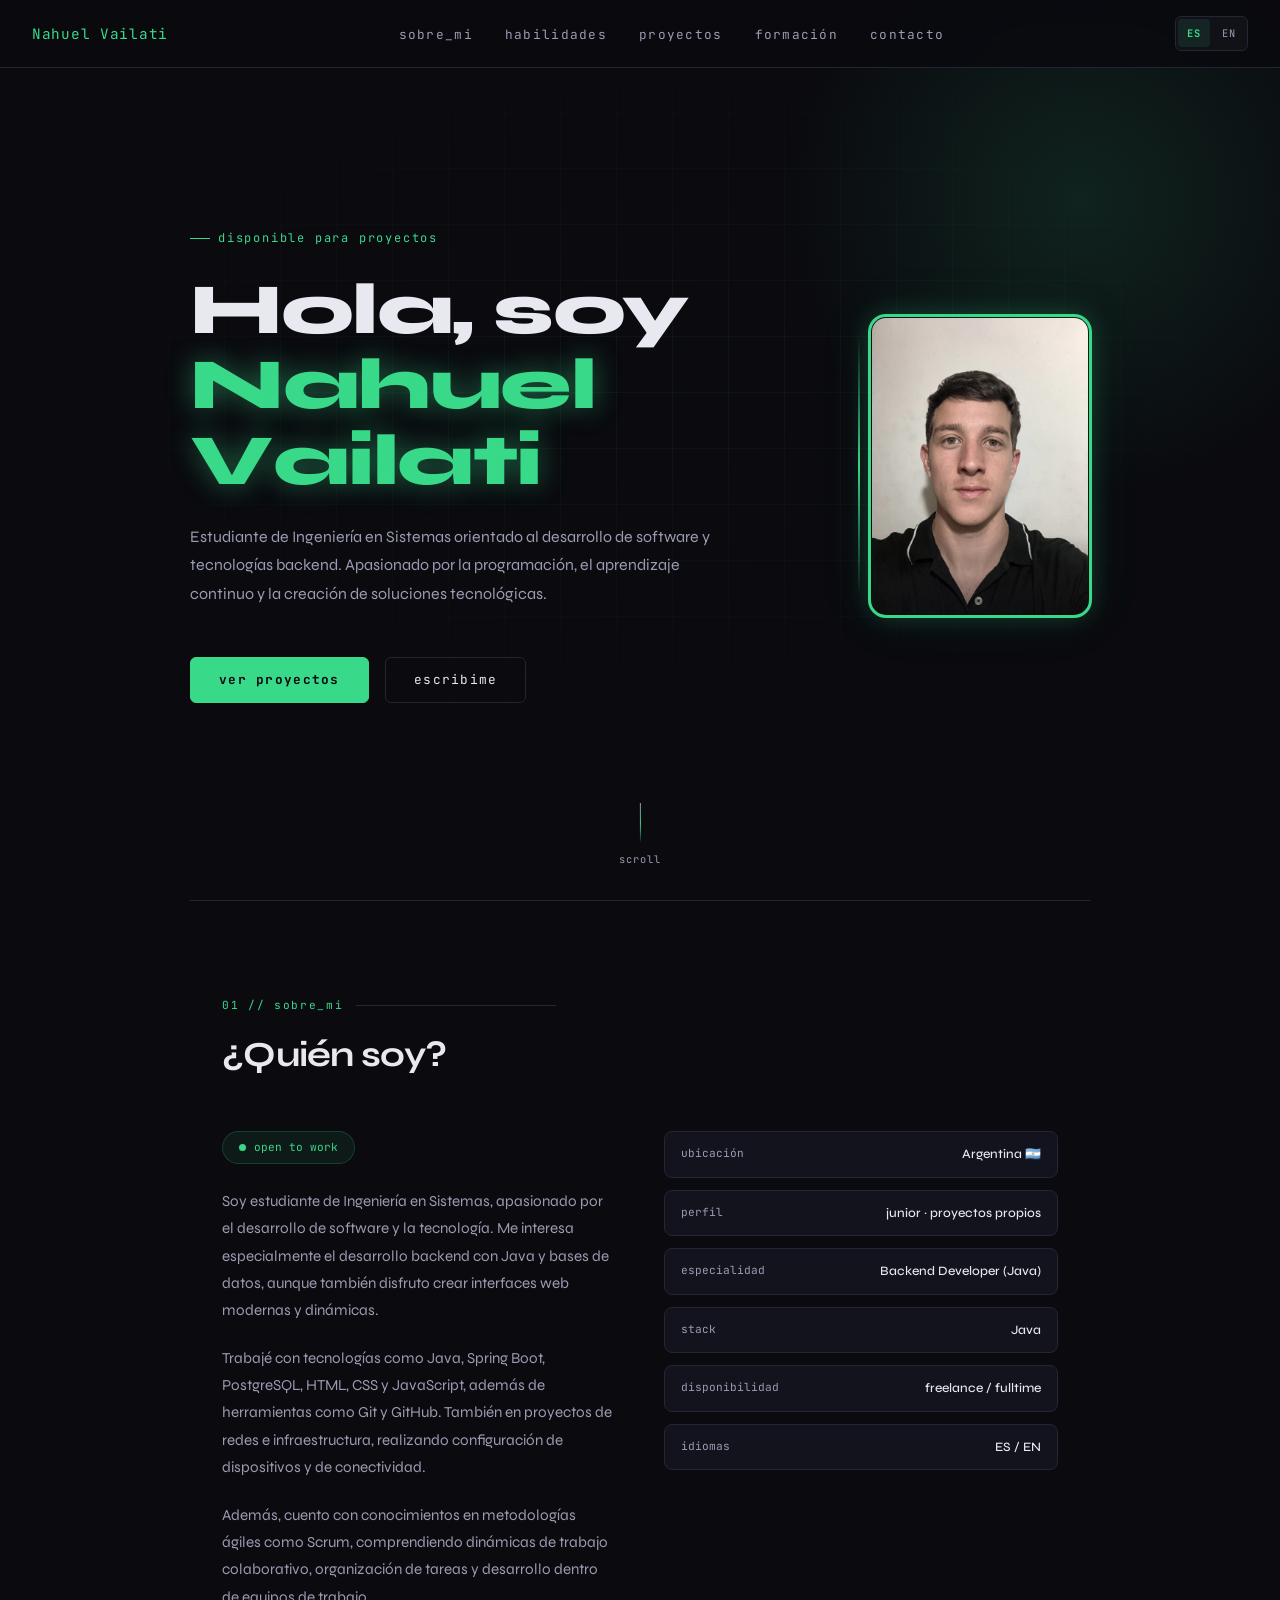
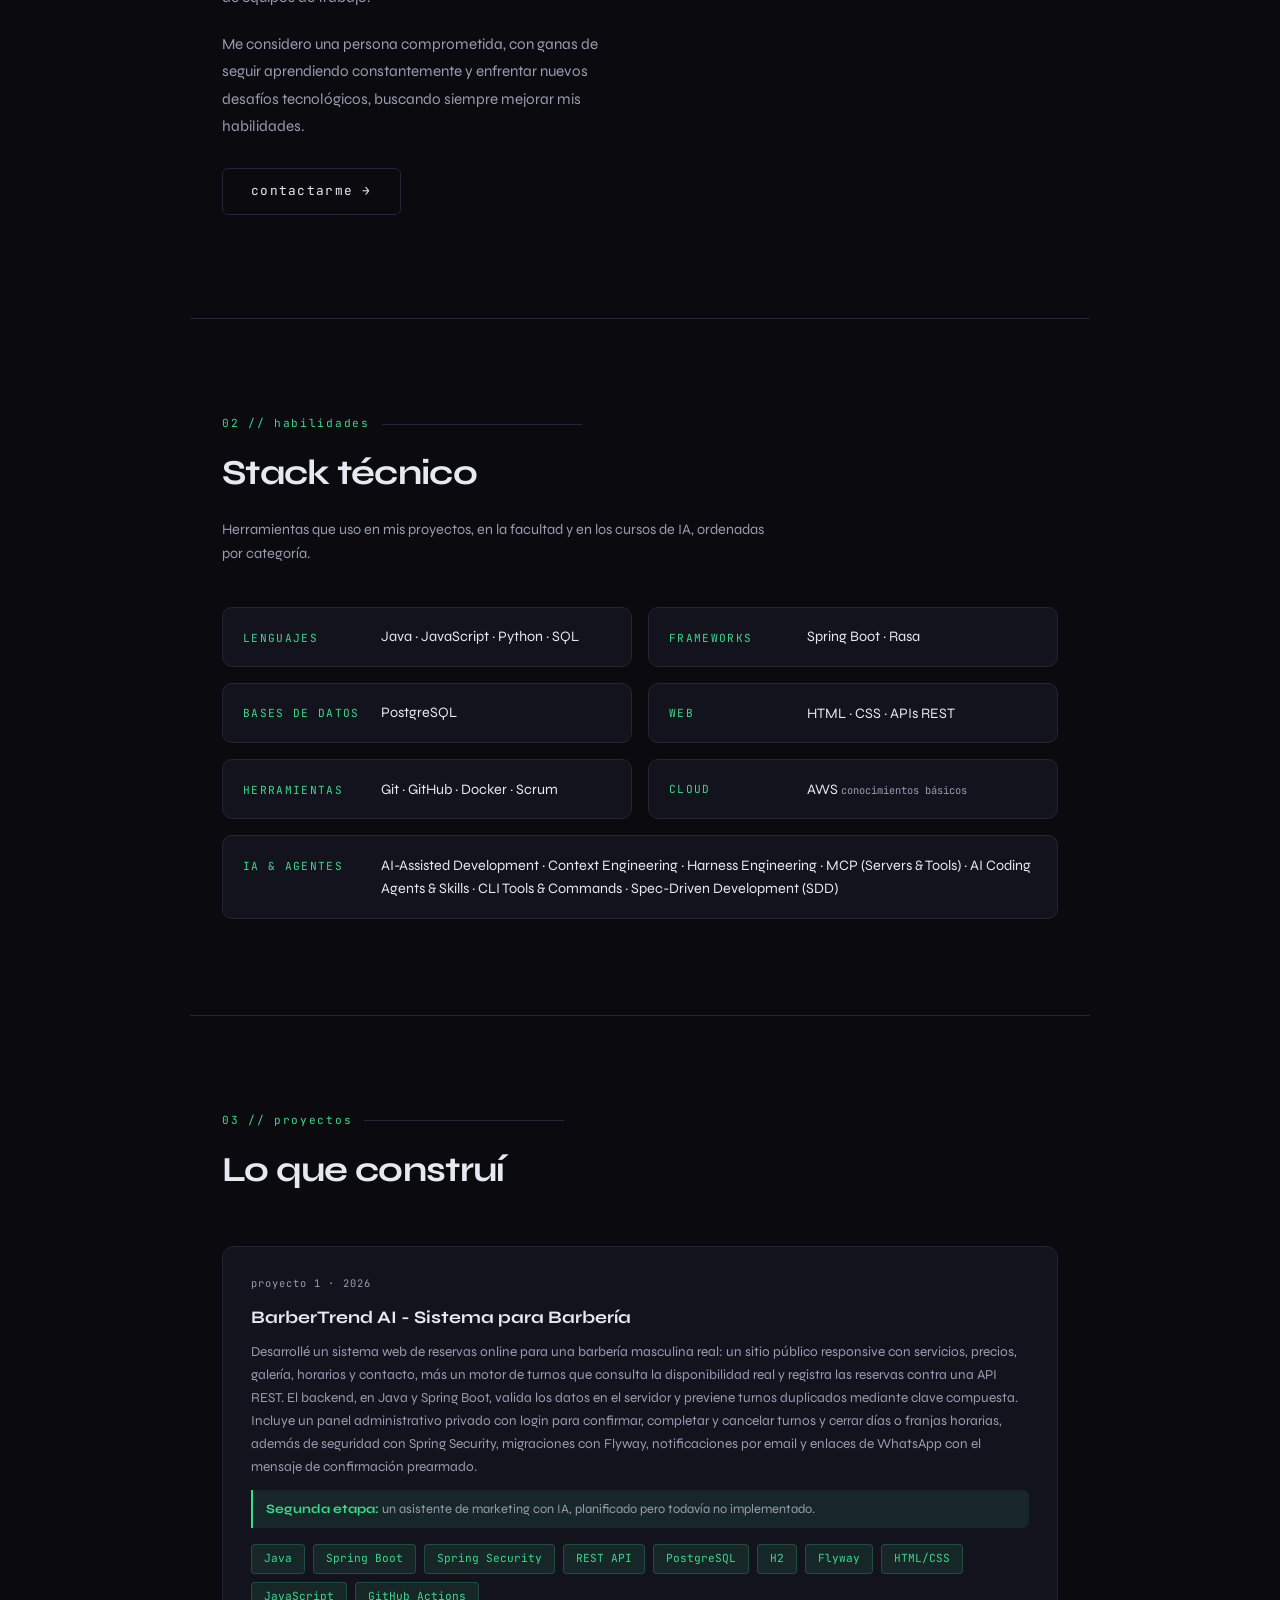
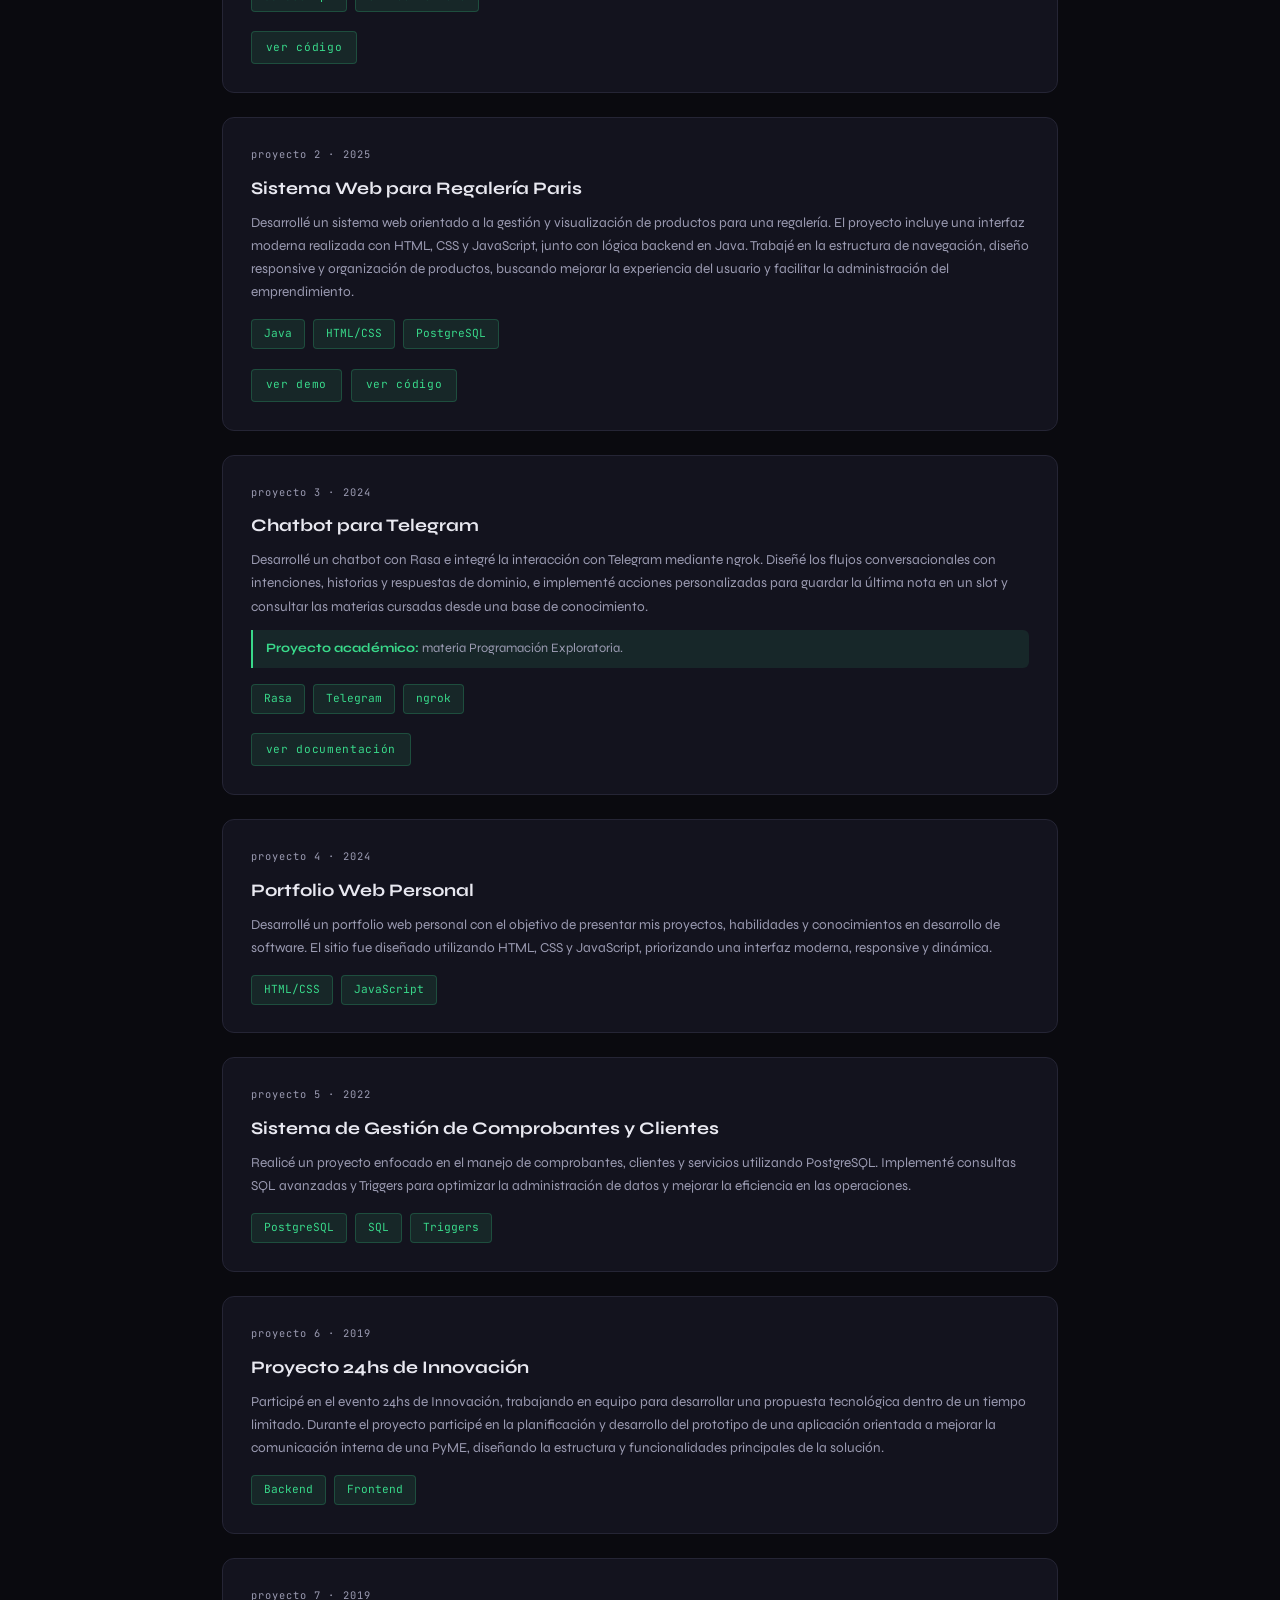
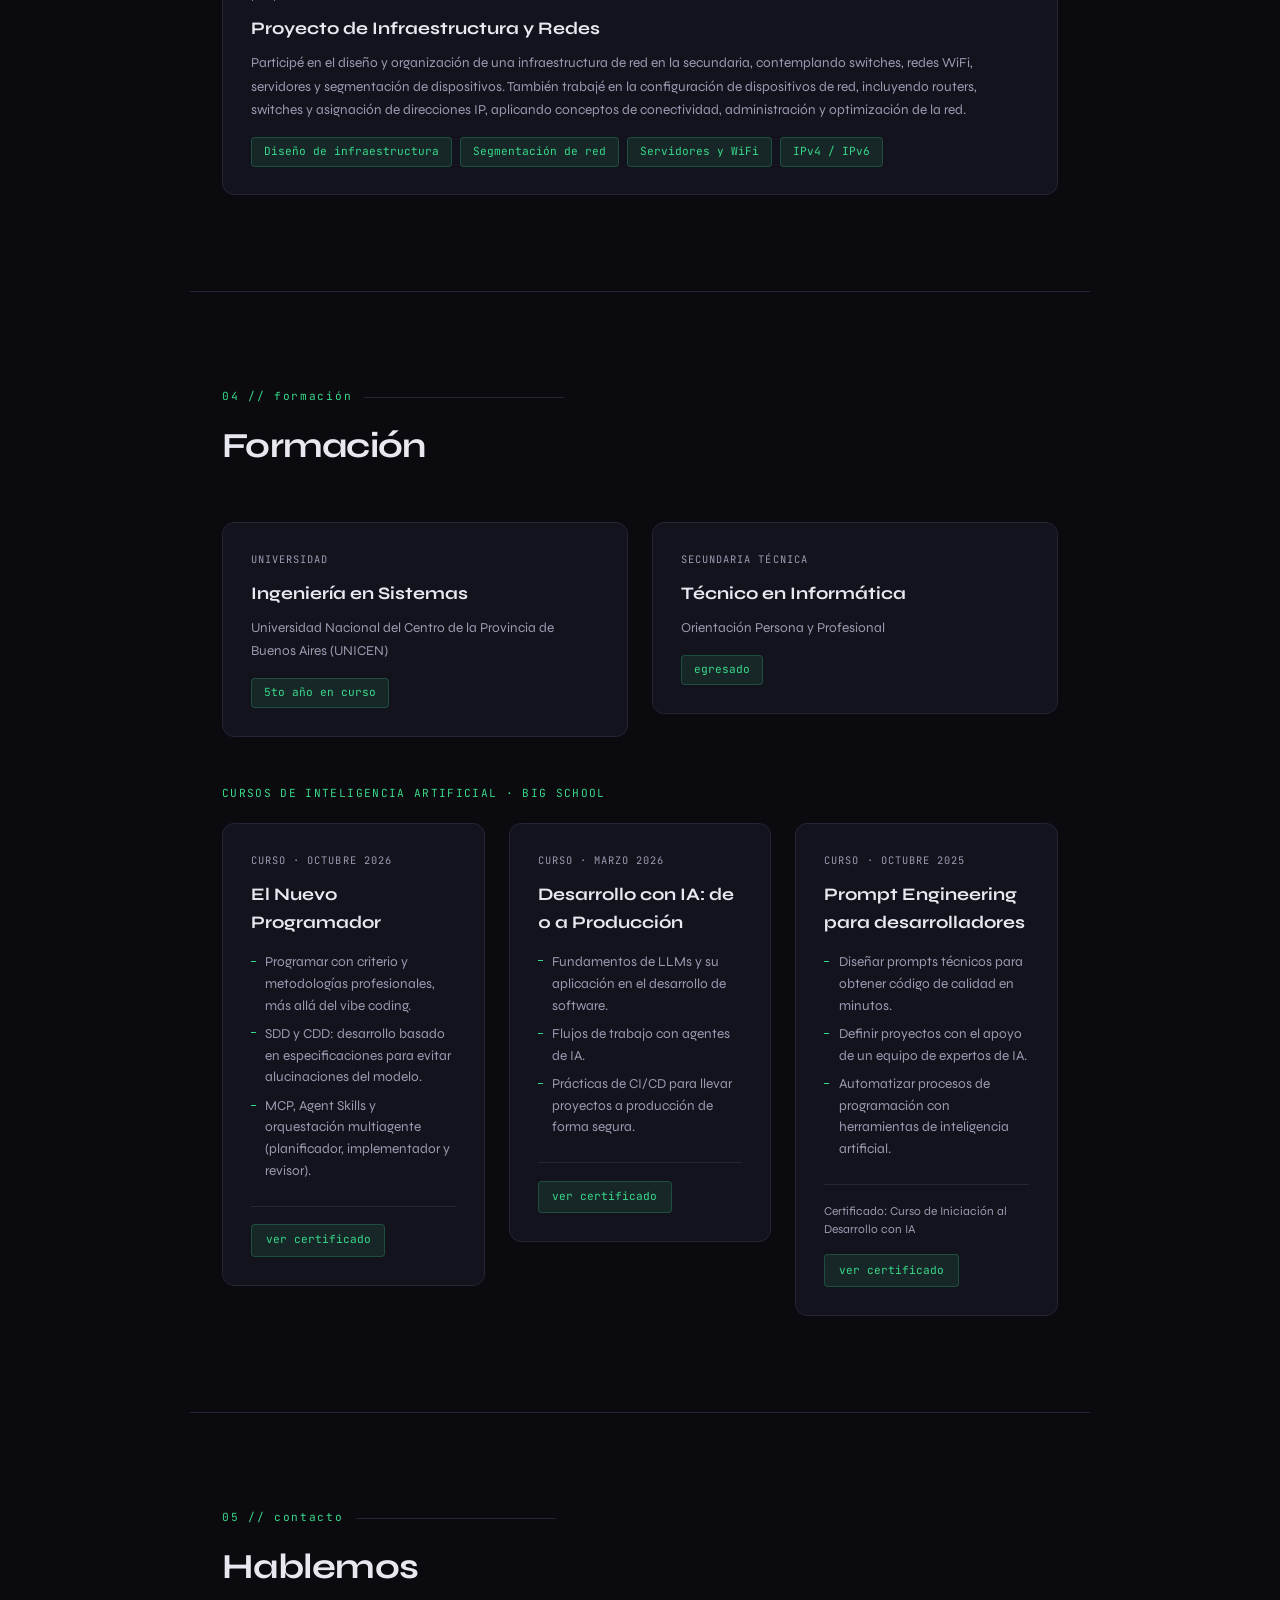
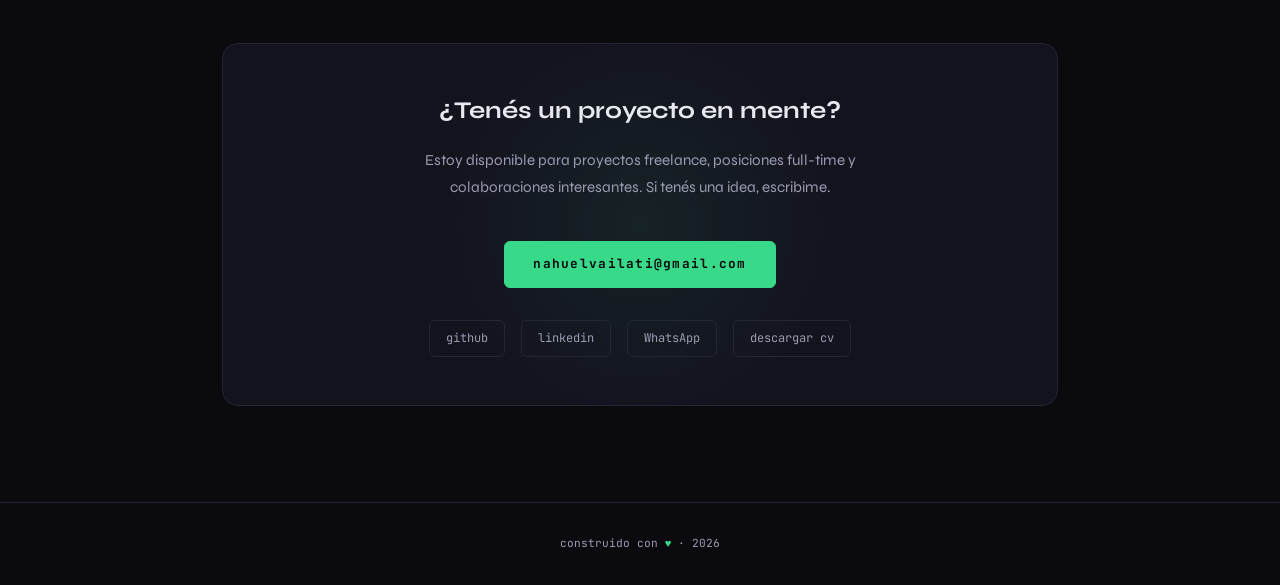
==== commit 9480170b: "agrega proyecto chatbot para telegram y su documentacion" ====
--- a/index.html
+++ b/index.html
@@ -120,7 +120,7 @@
     </div>
     <div class="skill-group fade-in">
       <div class="skill-group-label" data-en="frameworks">frameworks</div>
-      <div class="skill-group-items">Spring Boot</div>
+      <div class="skill-group-items">Spring Boot · Rasa</div>
     </div>
     <div class="skill-group fade-in">
       <div class="skill-group-label" data-en="databases">bases de datos</div>
@@ -191,9 +191,24 @@
       </div>
     </article>
 
+    <article class="project-card fade-in">
+      <div class="project-num" data-en="project 3 · 2024">proyecto 3 · 2024</div>
+      <h3 class="project-title" data-en="Telegram Chatbot">Chatbot para Telegram</h3>
+      <div class="project-desc" data-en="I built a Rasa chatbot and integrated the interaction with Telegram using ngrok. I designed the conversational flows with intents, stories, and domain responses, and implemented custom actions to store the latest grade in a slot and query completed courses from a knowledge base.">Desarrollé un chatbot con Rasa e integré la interacción con Telegram mediante ngrok. Diseñé los flujos conversacionales con intenciones, historias y respuestas de dominio, e implementé acciones personalizadas para guardar la última nota en un slot y consultar las materias cursadas desde una base de conocimiento.</div>
+      <p class="project-note"><strong data-en="Academic project:">Proyecto académico:</strong> <span data-en="Programación Exploratoria course.">materia Programación Exploratoria.</span></p>
+      <div class="tags">
+        <span class="tag">Rasa</span>
+        <span class="tag">Telegram</span>
+        <span class="tag">ngrok</span>
+      </div>
+      <div class="project-links">
+        <a class="project-link" href="certificados/Documentacion-Chatbot.pdf" target="_blank" rel="noopener noreferrer" data-en="view documentation">ver documentación</a>
+      </div>
+    </article>
+
     <!-- proyectos sin enlace: agregar .project-links cuando haya repo o demo -->
     <article class="project-card fade-in">
-      <div class="project-num" data-en="project 3 · 2024">proyecto 3 · 2024</div>
+      <div class="project-num" data-en="project 4 · 2024">proyecto 4 · 2024</div>
       <h3 class="project-title" data-en="Personal Web Portfolio">Portfolio Web Personal</h3>
       <div class="project-desc" data-en="I developed a personal web portfolio to showcase my projects, skills, and knowledge of software development. The site was designed with HTML, CSS, and JavaScript, prioritizing a modern, responsive, and dynamic interface.">Desarrollé un portfolio web personal con el objetivo de presentar mis proyectos, habilidades y conocimientos en desarrollo de software. El sitio fue diseñado utilizando HTML, CSS y JavaScript, priorizando una interfaz moderna, responsive y dinámica.</div>
       <div class="tags">
@@ -203,7 +218,7 @@
     </article>
 
     <article class="project-card fade-in">
-      <div class="project-num" data-en="project 4 · 2022">proyecto 4 · 2022</div>
+      <div class="project-num" data-en="project 5 · 2022">proyecto 5 · 2022</div>
       <h3 class="project-title" data-en="Receipt and Customer Management System">Sistema de Gestión de Comprobantes y Clientes</h3>
       <div class="project-desc" data-en="I completed a project focused on managing receipts, customers, and services using PostgreSQL. I implemented advanced SQL queries and triggers to optimize data management and improve operational efficiency.">Realicé un proyecto enfocado en el manejo de comprobantes, clientes y servicios utilizando PostgreSQL. Implementé consultas SQL avanzadas y Triggers para optimizar la administración de datos y mejorar la eficiencia en las operaciones.</div>
       <div class="tags">
@@ -214,7 +229,7 @@
     </article>
 
     <article class="project-card fade-in">
-      <div class="project-num" data-en="project 5 · 2019">proyecto 5 · 2019</div>
+      <div class="project-num" data-en="project 6 · 2019">proyecto 6 · 2019</div>
       <h3 class="project-title" data-en="24-Hour Innovation Project">Proyecto 24hs de Innovación</h3>
       <div class="project-desc" data-en="I took part in the 24-Hour Innovation event, working in a team to develop a technology proposal within a limited time. During the project, I helped plan and develop the prototype of an app aimed at improving internal communication at a small business, designing the solution's structure and core features.">Participé en el evento 24hs de Innovación, trabajando en equipo para desarrollar una propuesta tecnológica dentro de un tiempo limitado. Durante el proyecto participé en la planificación y desarrollo del prototipo de una aplicación orientada a mejorar la comunicación interna de una PyME, diseñando la estructura y funcionalidades principales de la solución. </div>
       <div class="tags">
@@ -224,7 +239,7 @@
     </article>
 
     <article class="project-card fade-in">
-      <div class="project-num" data-en="project 6 · 2019">proyecto 6 · 2019</div>
+      <div class="project-num" data-en="project 7 · 2019">proyecto 7 · 2019</div>
       <h3 class="project-title" data-en="Infrastructure and Networking Project">Proyecto de Infraestructura y Redes</h3>
       <div class="project-desc" data-en="I took part in designing and organizing a network infrastructure at my high school, including switches, Wi-Fi networks, servers, and device segmentation. I also worked on configuring network devices, including routers, switches, and IP address assignment, applying concepts of connectivity, administration, and network optimization.">Participé en el diseño y organización de una infraestructura de red en la secundaria, contemplando switches, redes WiFi, servidores y segmentación de dispositivos. También trabajé en la configuración de dispositivos de red, incluyendo routers, switches y asignación de direcciones IP, aplicando conceptos de conectividad, administración y optimización de la red.</div>
       <div class="tags">
